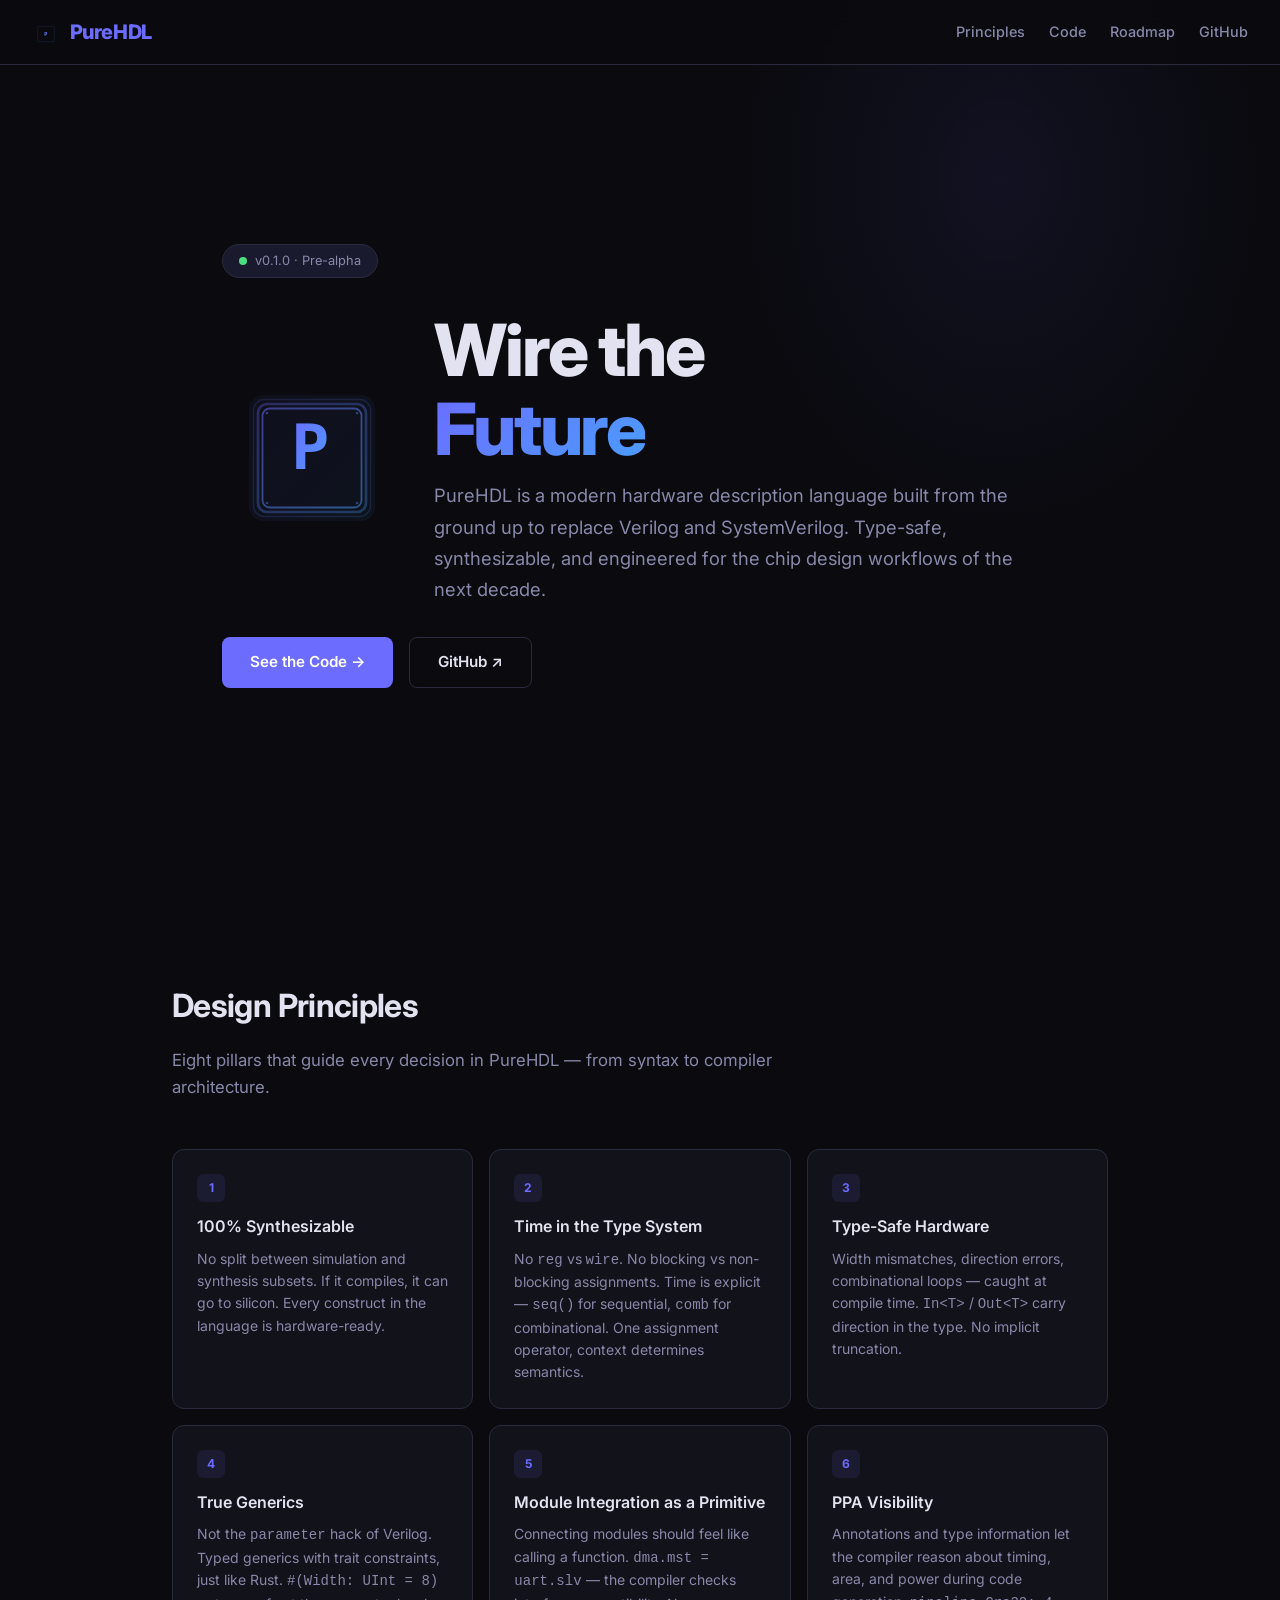
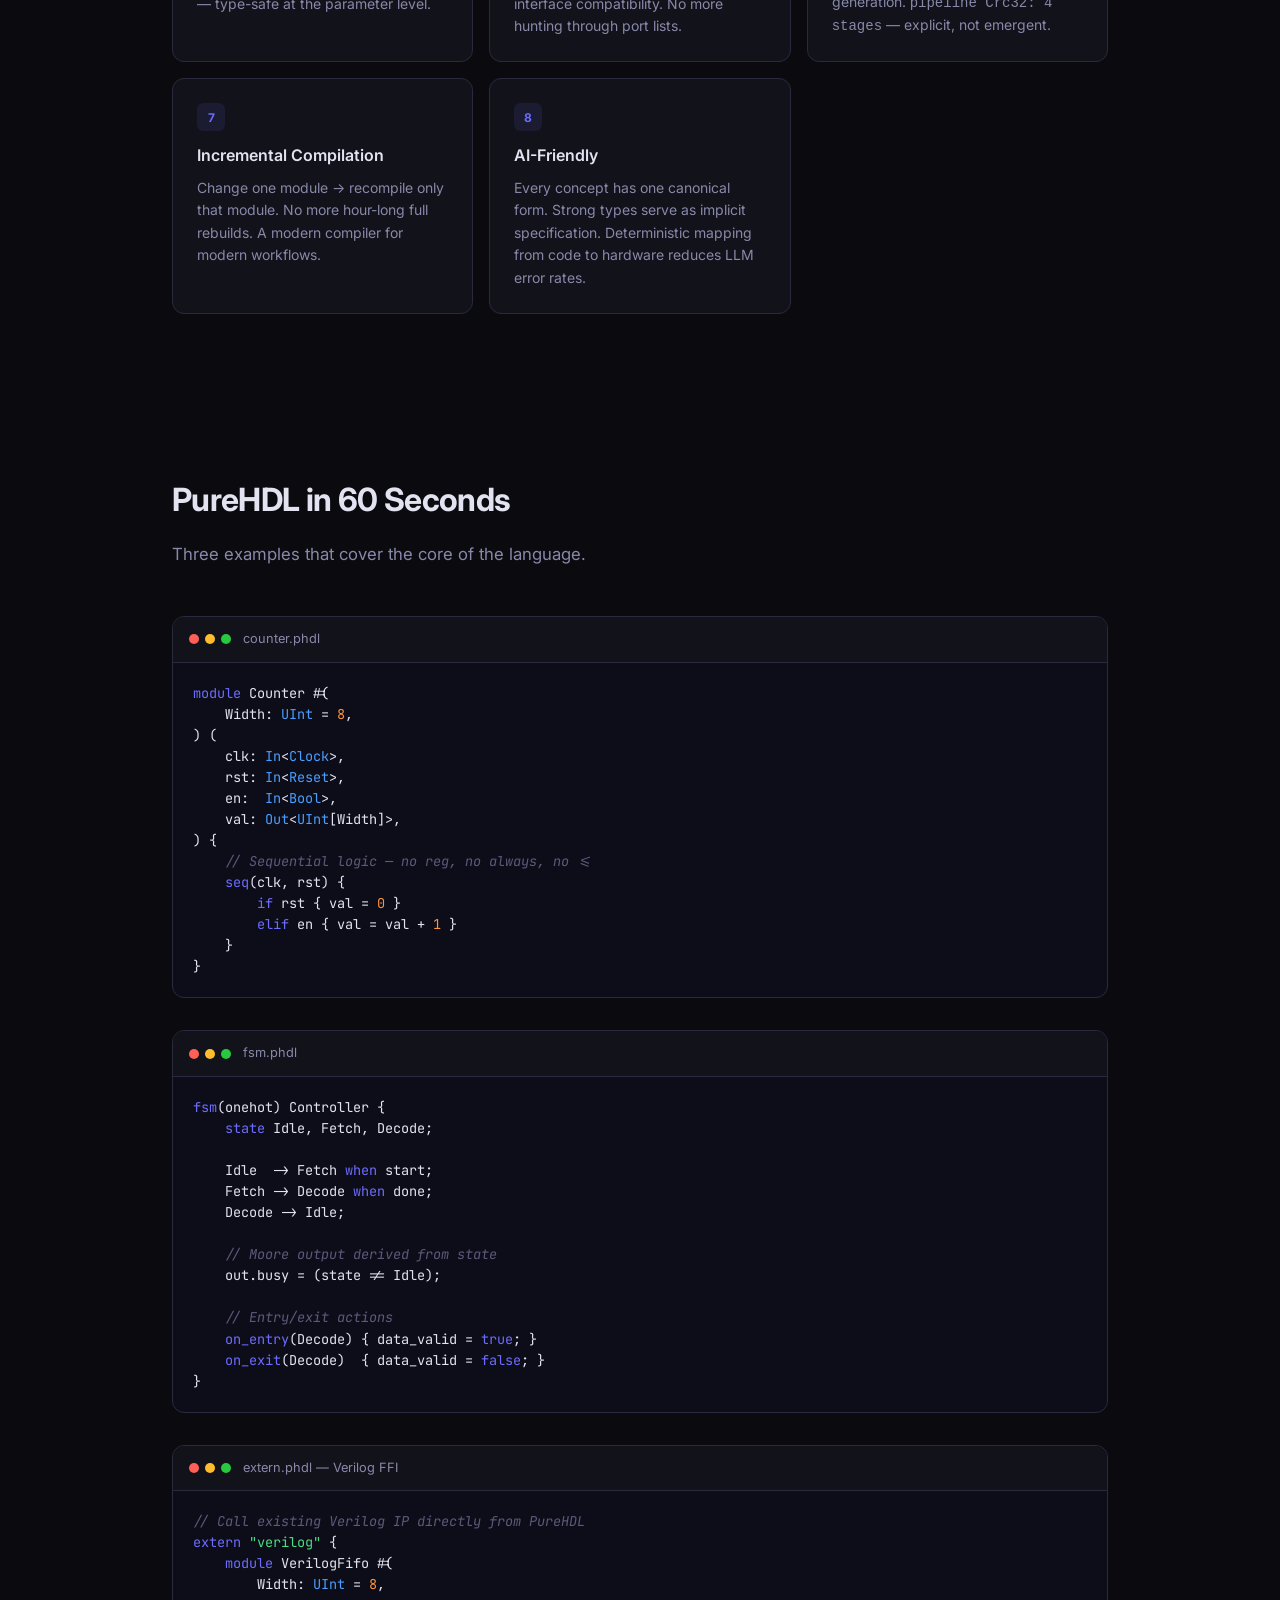
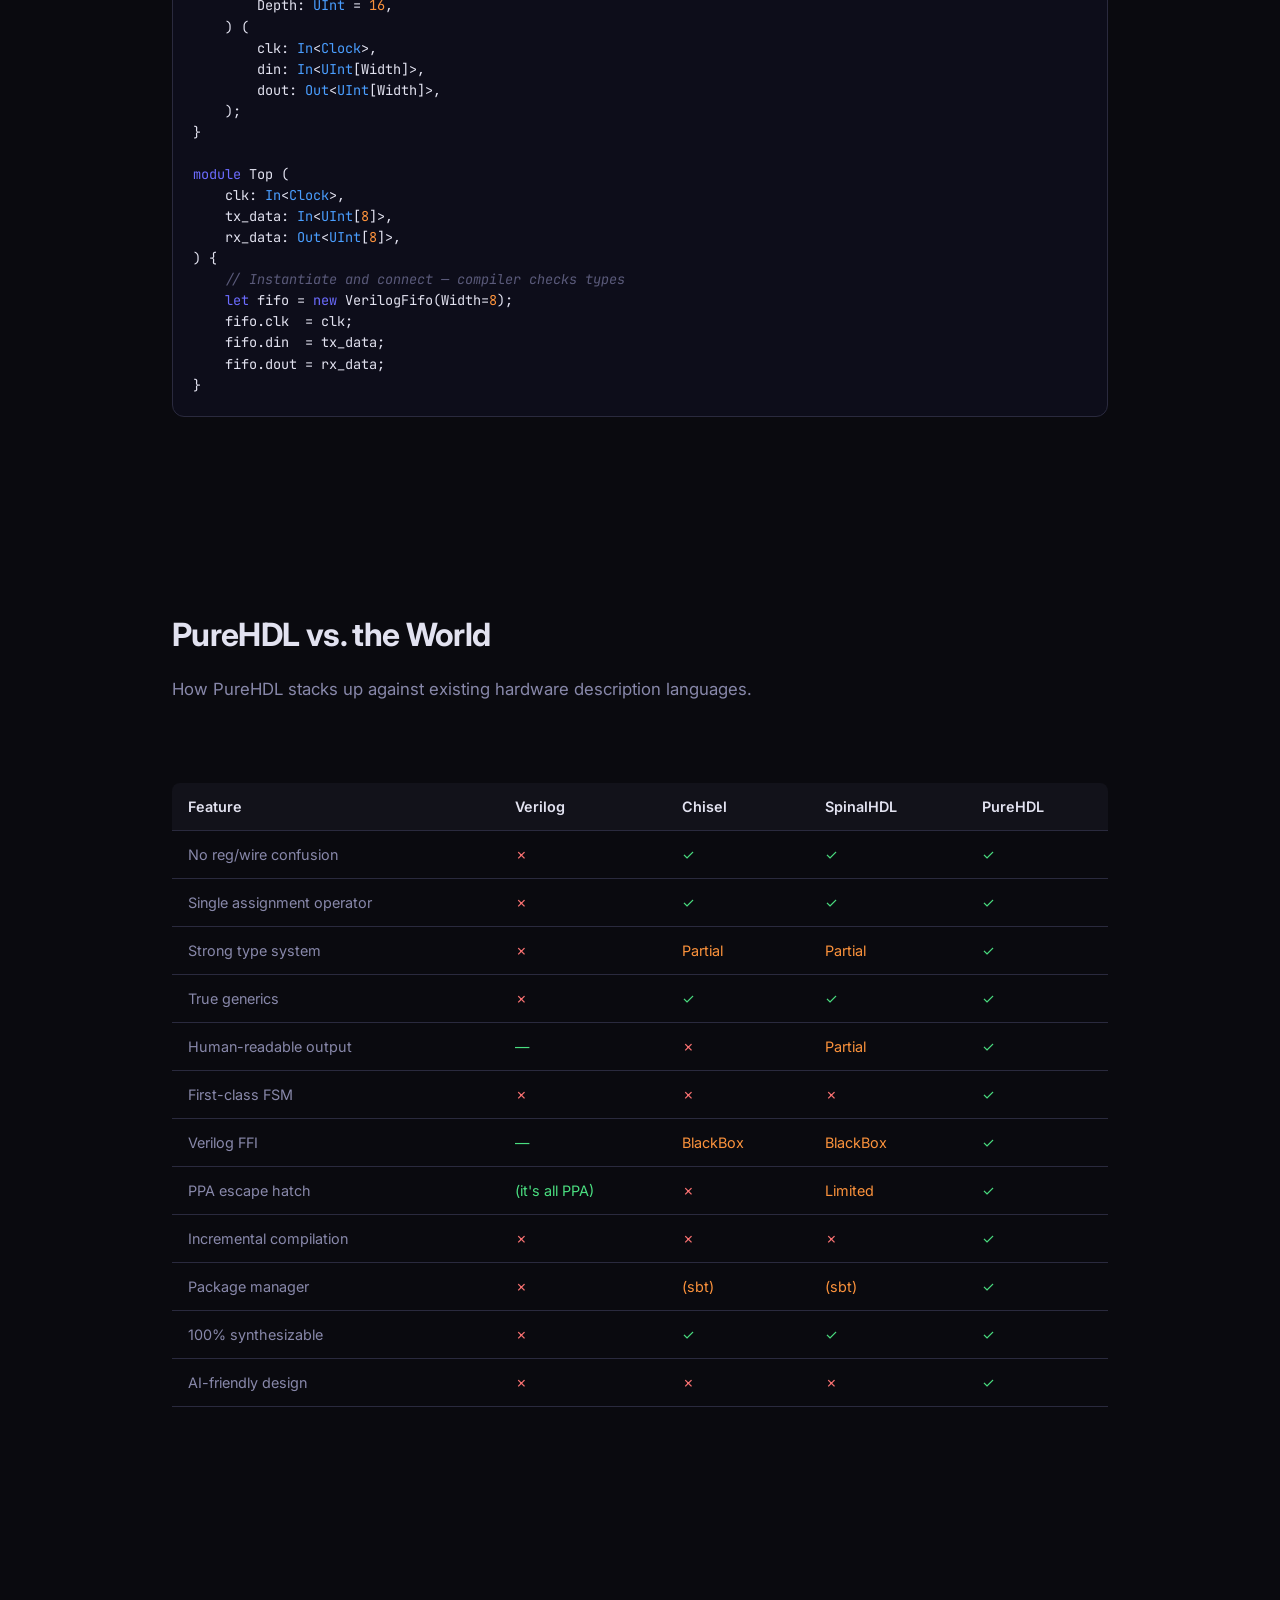
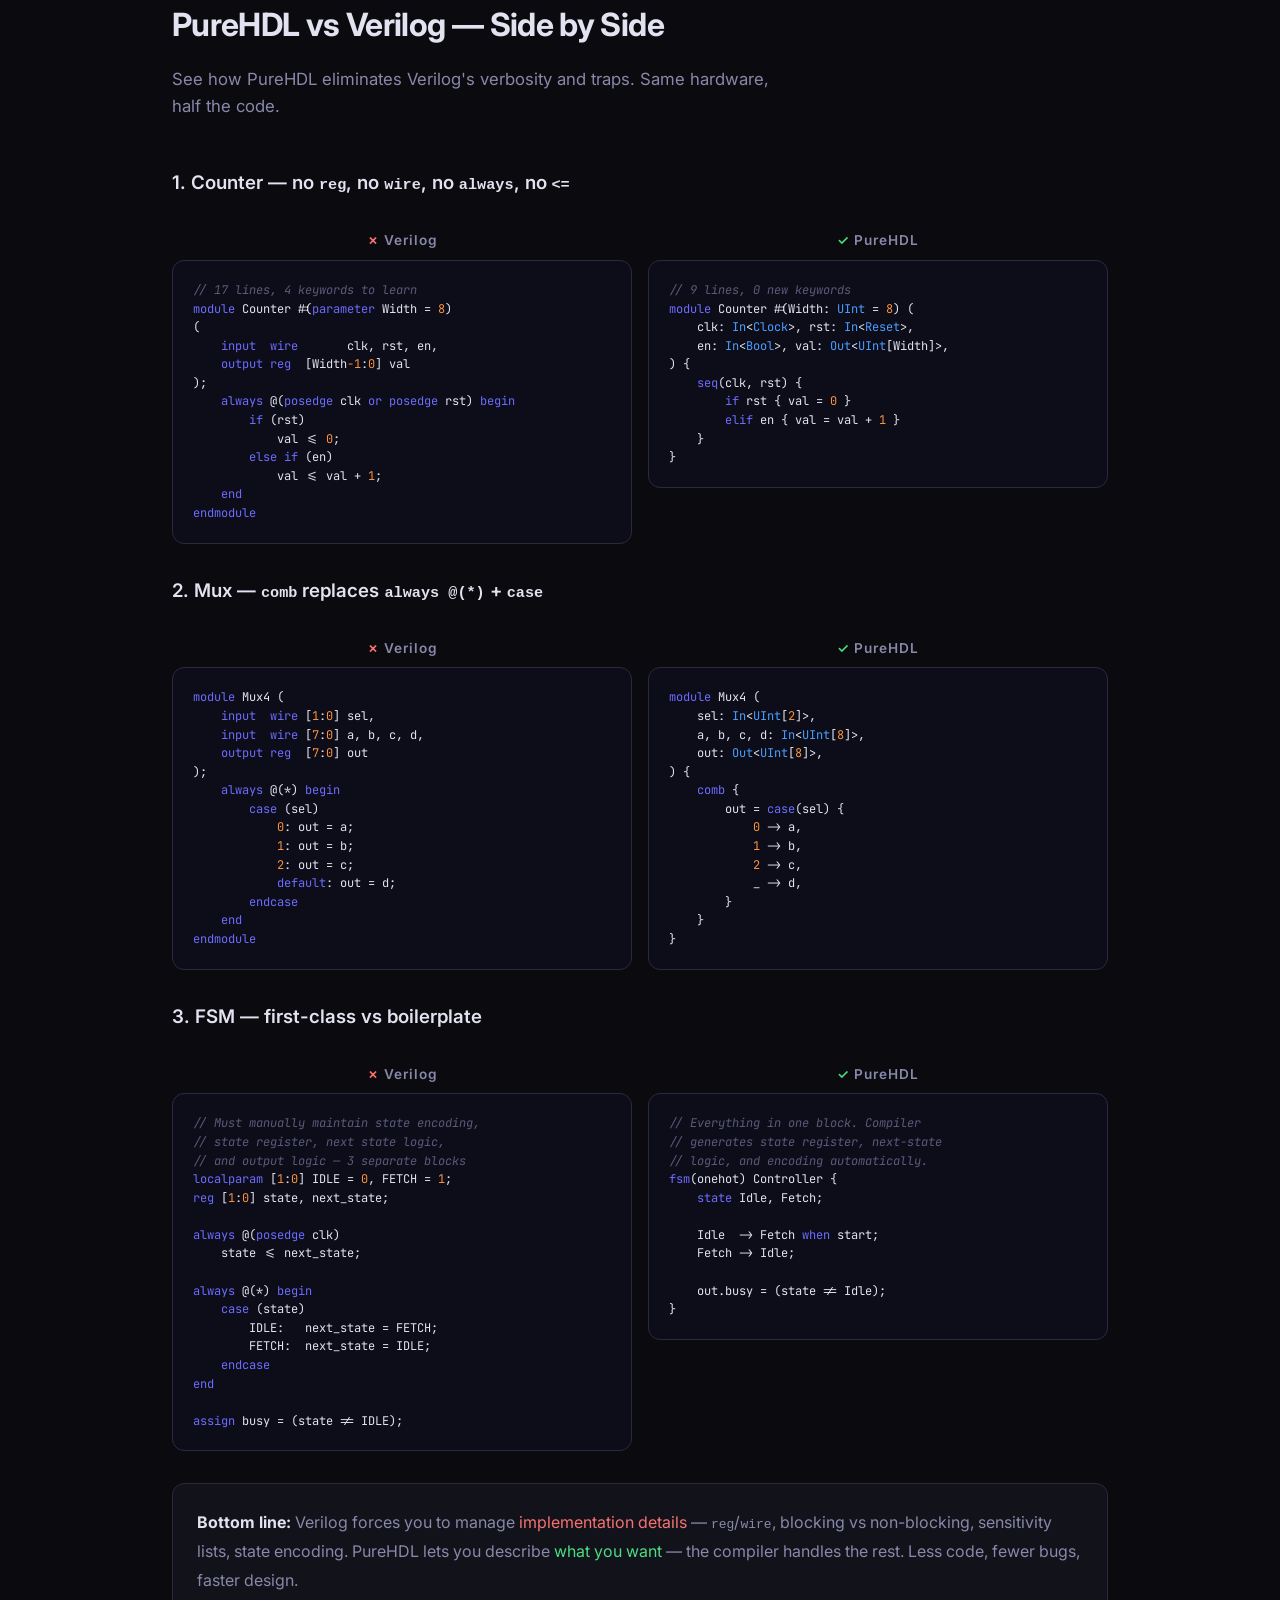
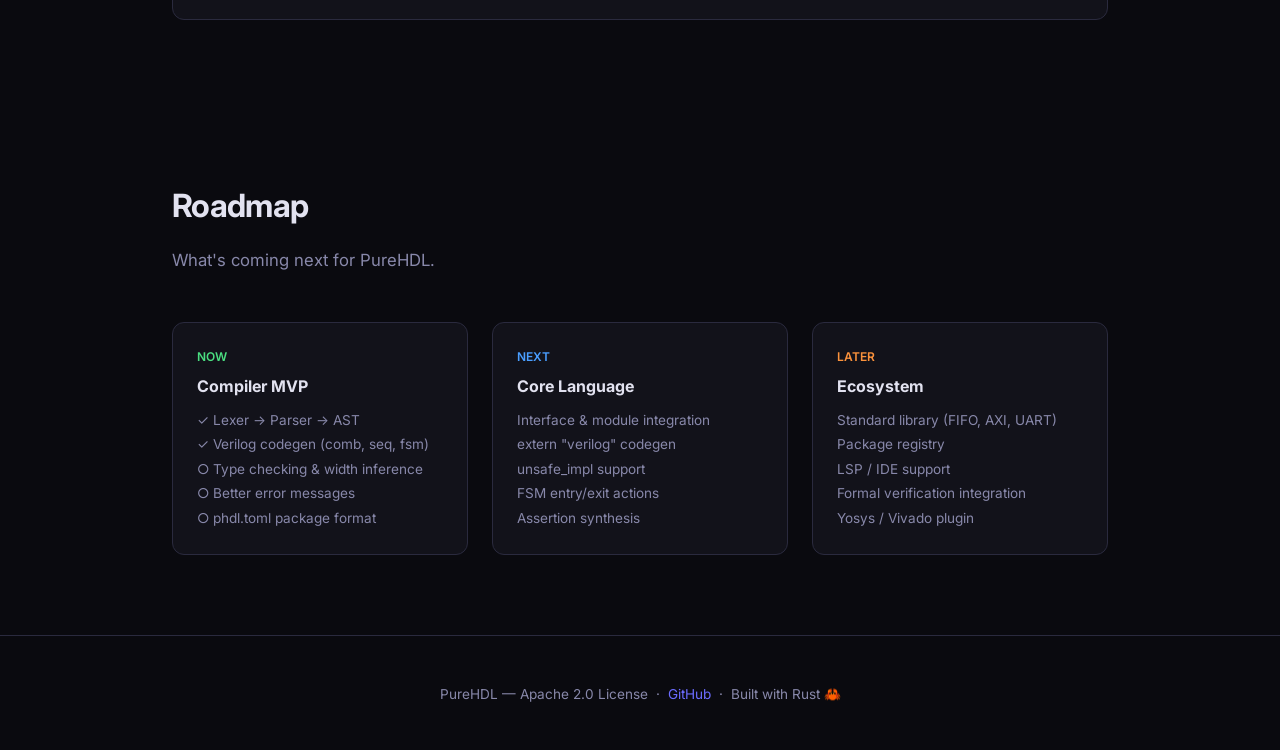
==== index.html @ 39b9c845 "Initial site: PureHDL landing page" ====
<!DOCTYPE html>
<html lang="zh-CN">
<head>
<meta charset="UTF-8">
<meta name="viewport" content="width=device-width, initial-scale=1.0">
<title>PureHDL (PHDL) — Wire the Future</title>
<link rel="icon" type="image/svg+xml" href="logo.svg">
<style>
  @import url('https://fonts.googleapis.com/css2?family=Inter:wght@400;500;600;700;800&family=JetBrains+Mono:wght@400;500&display=swap');

  :root {
    --bg: #0a0a0f;
    --surface: #12121a;
    --surface2: #1a1a2e;
    --border: #2a2a3e;
    --text: #e2e2f0;
    --text2: #8888aa;
    --accent: #6c6cff;
    --accent2: #4a9eff;
    --green: #4ade80;
    --orange: #fb923c;
    --red: #f87171;
    --code-bg: #0d0d1a;
  }

  * { margin: 0; padding: 0; box-sizing: border-box; }

  body {
    font-family: 'Inter', -apple-system, sans-serif;
    background: var(--bg);
    color: var(--text);
    line-height: 1.6;
    overflow-x: hidden;
  }

  /* ──── Navigation ──── */
  nav {
    position: fixed;
    top: 0;
    width: 100%;
    padding: 1rem 2rem;
    background: rgba(10, 10, 15, 0.9);
    backdrop-filter: blur(12px);
    border-bottom: 1px solid var(--border);
    z-index: 100;
    display: flex;
    align-items: center;
    gap: 2rem;
  }
  nav .logo {
    font-size: 1.25rem;
    font-weight: 800;
    color: var(--text);
    text-decoration: none;
    letter-spacing: -0.02em;
  }
  nav .logo span { color: var(--accent); }
  nav a {
    color: var(--text2);
    text-decoration: none;
    font-size: 0.9rem;
    font-weight: 500;
    transition: color 0.2s;
  }
  nav a:hover { color: var(--text); }
  nav .right { margin-left: auto; display: flex; gap: 1.5rem; align-items: center; }

  /* ──── Hero ──── */
  .hero {
    min-height: 100vh;
    display: flex;
    flex-direction: column;
    justify-content: center;
    padding: 6rem 2rem 4rem;
    max-width: 900px;
    margin: 0 auto;
    position: relative;
  }
  .hero::before {
    content: '';
    position: absolute;
    top: -20%;
    right: -20%;
    width: 60%;
    height: 80%;
    background: radial-gradient(ellipse, rgba(108, 108, 255, 0.08), transparent 70%);
    pointer-events: none;
  }
  .hero-badge {
    display: inline-flex;
    align-items: center;
    gap: 0.5rem;
    background: var(--surface2);
    border: 1px solid var(--border);
    border-radius: 100px;
    padding: 0.35rem 1rem;
    font-size: 0.8rem;
    color: var(--text2);
    margin-bottom: 2rem;
    width: fit-content;
  }
  .hero-badge .dot {
    width: 8px; height: 8px;
    border-radius: 50%;
    background: var(--green);
  }
  .hero h1 {
    font-size: clamp(2.5rem, 6vw, 4.5rem);
    font-weight: 800;
    letter-spacing: -0.03em;
    line-height: 1.1;
    margin-bottom: 1.5rem;
  }
  .hero h1 .highlight {
    background: linear-gradient(135deg, var(--accent), var(--accent2));
    -webkit-background-clip: text;
    -webkit-text-fill-color: transparent;
    background-clip: text;
  }
  .hero p.sub {
    font-size: 1.15rem;
    color: var(--text2);
    max-width: 600px;
    line-height: 1.7;
    margin-bottom: 2.5rem;
  }
  .hero-actions {
    display: flex;
    gap: 1rem;
    flex-wrap: wrap;
  }
  .btn {
    display: inline-flex;
    align-items: center;
    gap: 0.5rem;
    padding: 0.75rem 1.75rem;
    border-radius: 8px;
    font-weight: 600;
    font-size: 0.95rem;
    text-decoration: none;
    transition: all 0.2s;
    cursor: pointer;
    border: none;
  }
  .btn-primary {
    background: var(--accent);
    color: #fff;
  }
  .btn-primary:hover { background: #5a5aee; transform: translateY(-1px); }
  .btn-secondary {
    background: transparent;
    color: var(--text);
    border: 1px solid var(--border);
  }
  .btn-secondary:hover { border-color: var(--text2); transform: translateY(-1px); }

  /* ──── Sections ──── */
  section {
    padding: 5rem 2rem;
    max-width: 1000px;
    margin: 0 auto;
  }
  section h2 {
    font-size: 2rem;
    font-weight: 700;
    margin-bottom: 1rem;
    letter-spacing: -0.02em;
  }
  section .desc {
    color: var(--text2);
    font-size: 1.05rem;
    max-width: 600px;
    margin-bottom: 3rem;
  }

  /* ──── Design Principles ──── */
  .principles {
    display: grid;
    grid-template-columns: repeat(auto-fit, minmax(280px, 1fr));
    gap: 1rem;
  }
  .principle {
    background: var(--surface);
    border: 1px solid var(--border);
    border-radius: 12px;
    padding: 1.5rem;
    transition: border-color 0.2s;
  }
  .principle:hover { border-color: var(--accent); }
  .principle .num {
    font-size: 0.75rem;
    font-weight: 700;
    color: var(--accent);
    background: rgba(108, 108, 255, 0.1);
    width: 28px; height: 28px;
    border-radius: 6px;
    display: flex;
    align-items: center;
    justify-content: center;
    margin-bottom: 0.75rem;
  }
  .principle h3 {
    font-size: 1rem;
    font-weight: 600;
    margin-bottom: 0.5rem;
  }
  .principle p {
    font-size: 0.875rem;
    color: var(--text2);
    line-height: 1.6;
  }

  /* ──── Code ──── */
  .code-block {
    background: var(--code-bg);
    border: 1px solid var(--border);
    border-radius: 12px;
    overflow: hidden;
    margin: 2rem 0;
  }
  .code-block .header {
    display: flex;
    align-items: center;
    gap: 0.75rem;
    padding: 0.75rem 1rem;
    background: var(--surface);
    border-bottom: 1px solid var(--border);
    font-size: 0.8rem;
    color: var(--text2);
  }
  .code-block .header .dots { display: flex; gap: 6px; }
  .code-block .header .dot { width: 10px; height: 10px; border-radius: 50%; }
  .code-block .header .dot.r { background: #ff5f56; }
  .code-block .header .dot.y { background: #ffbd2e; }
  .code-block .header .dot.g { background: #27c93f; }
  .code-block pre {
    padding: 1.25rem;
    overflow-x: auto;
    font-family: 'JetBrains Mono', monospace;
    font-size: 0.85rem;
    line-height: 1.55;
    tab-size: 4;
  }
  .code-block code { font-family: inherit; }

  /* ──── Comparison Table ──── */
  .comparison {
    width: 100%;
    border-collapse: separate;
    border-spacing: 0;
    margin: 2rem 0;
    font-size: 0.9rem;
  }
  .comparison th {
    text-align: left;
    padding: 0.75rem 1rem;
    background: var(--surface);
    border-bottom: 1px solid var(--border);
    font-weight: 600;
    color: var(--text);
  }
  .comparison th:first-child { border-radius: 8px 0 0 0; }
  .comparison th:last-child { border-radius: 0 8px 0 0; }
  .comparison td {
    padding: 0.75rem 1rem;
    border-bottom: 1px solid var(--border);
    color: var(--text2);
  }
  .comparison tr:hover td { background: rgba(108, 108, 255, 0.03); }
  .comparison .yes { color: var(--green); }
  .comparison .no { color: var(--red); }
  .comparison .mid { color: var(--orange); }

  /* ──── Side-by-side code comparison ──── */
  .code-side {
    display: grid;
    grid-template-columns: 1fr 1fr;
    gap: 1rem;
    margin: 2rem 0;
  }
  @media (max-width: 768px) {
    .code-side { grid-template-columns: 1fr; }
  }
  .code-side .col { min-width: 0; }
  .code-side .col .code-block { margin: 0; }
  .code-side .col h4 {
    font-size: 0.85rem;
    font-weight: 600;
    margin-bottom: 0.5rem;
    color: var(--text2);
    text-align: center;
    letter-spacing: 1px;
  }
  .code-side .col h4 .x { color: var(--red); }
  .code-side .col h4 .check { color: var(--green); }
  .code-side .code-block pre { font-size: 0.78rem; }

  /* ──── Footer ──── */
  footer {
    text-align: center;
    padding: 3rem 2rem;
    color: var(--text2);
    font-size: 0.85rem;
    border-top: 1px solid var(--border);
  }
  footer a { color: var(--accent); text-decoration: none; }

  /* ──── Responsive ──── */
  @media (max-width: 640px) {
    section { padding: 3rem 1rem; }
    .hero { padding: 5rem 1rem 3rem; }
    .principles { grid-template-columns: 1fr; }
    nav { padding: 0.75rem 1rem; gap: 1rem; }
    nav .right { gap: 1rem; }
  }

  /* ──── Syntax Highlighting ──── */
  .kw { color: var(--accent); }
  .ty { color: var(--accent2); }
  .cm { color: #5a5a7a; font-style: italic; }
  .str { color: var(--green); }
  .num { color: var(--orange); }
  .op { color: #c084fc; }
  .fn { color: #fbbf24; }
</style>
</head>
<body>

<!-- ──── Nav ──── -->
<nav>
  <a href="#" class="logo">
    <svg width="28" height="28" viewBox="0 0 400 400" style="vertical-align: middle;">
      <defs>
        <linearGradient id="navg" x1="0" y1="0" x2="1" y2="1">
          <stop offset="0%" stop-color="#6c6cff"/>
          <stop offset="100%" stop-color="#4a9eff"/>
        </linearGradient>
      </defs>
      <rect x="80" y="90" width="240" height="220" rx="12" ry="12" fill="none" stroke="url(#navg)" stroke-width="8" opacity="0.2"/>
      <text x="200" y="208" text-anchor="middle" dominant-baseline="central" font-family="monospace" font-size="72" font-weight="700" fill="url(#navg)" letter-spacing="4">P</text>
    </svg>
    <span style="margin-left: 6px;"><span style="color: var(--accent);">Pure</span>HDL</span>
  </a>
  <div class="right">
    <a href="#principles">Principles</a>
    <a href="#code">Code</a>
    <a href="#roadmap">Roadmap</a>
    <a href="https://github.com/PureHDL" target="_blank">GitHub</a>
  </div>
</nav>

<!-- ──── Hero ──── -->
<div class="hero">
  <div class="hero-badge">
    <span class="dot"></span>
    v0.1.0 · Pre-alpha
  </div>
  <div style="display: flex; align-items: center; gap: 2rem; margin-bottom: 2rem; flex-wrap: wrap;">
    <img src="logo.svg" alt="PureHDL logo" width="180" height="180" style="flex-shrink: 0;">
    <div>
      <h1 style="margin-bottom: 0.75rem;">
        Wire the<br>
        <span class="highlight">Future</span>
      </h1>
      <p class="sub" style="margin-bottom: 0;">
        PureHDL is a modern hardware description language built from the ground up
        to replace Verilog and SystemVerilog. Type-safe, synthesizable, and
        engineered for the chip design workflows of the next decade.
      </p>
    </div>
  </div>
  <div class="hero-actions">
    <a href="#code" class="btn btn-primary">See the Code →</a>
    <a href="https://github.com/PureHDL" target="_blank" class="btn btn-secondary">GitHub ↗</a>
  </div>
</div>

<!-- ──── Principles ──── -->
<section id="principles">
  <h2>Design Principles</h2>
  <p class="desc">Eight pillars that guide every decision in PureHDL — from syntax to compiler architecture.</p>

  <div class="principles">
    <div class="principle">
      <div class="num">1</div>
      <h3>100% Synthesizable</h3>
      <p>No split between simulation and synthesis subsets. If it compiles, it can go to silicon. Every construct in the language is hardware-ready.</p>
    </div>
    <div class="principle">
      <div class="num">2</div>
      <h3>Time in the Type System</h3>
      <p>No <code>reg</code> vs <code>wire</code>. No blocking vs non-blocking assignments. Time is explicit — <code>seq()</code> for sequential, <code>comb</code> for combinational. One assignment operator, context determines semantics.</p>
    </div>
    <div class="principle">
      <div class="num">3</div>
      <h3>Type-Safe Hardware</h3>
      <p>Width mismatches, direction errors, combinational loops — caught at compile time. <code>In&lt;T&gt;</code> / <code>Out&lt;T&gt;</code> carry direction in the type. No implicit truncation.</p>
    </div>
    <div class="principle">
      <div class="num">4</div>
      <h3>True Generics</h3>
      <p>Not the <code>parameter</code> hack of Verilog. Typed generics with trait constraints, just like Rust. <code>#(Width: UInt = 8)</code> — type-safe at the parameter level.</p>
    </div>
    <div class="principle">
      <div class="num">5</div>
      <h3>Module Integration as a Primitive</h3>
      <p>Connecting modules should feel like calling a function. <code>dma.mst = uart.slv</code> — the compiler checks interface compatibility. No more hunting through port lists.</p>
    </div>
    <div class="principle">
      <div class="num">6</div>
      <h3>PPA Visibility</h3>
      <p>Annotations and type information let the compiler reason about timing, area, and power during code generation. <code>pipeline Crc32: 4 stages</code> — explicit, not emergent.</p>
    </div>
    <div class="principle">
      <div class="num">7</div>
      <h3>Incremental Compilation</h3>
      <p>Change one module → recompile only that module. No more hour-long full rebuilds. A modern compiler for modern workflows.</p>
    </div>
    <div class="principle">
      <div class="num">8</div>
      <h3>AI-Friendly</h3>
      <p>Every concept has one canonical form. Strong types serve as implicit specification. Deterministic mapping from code to hardware reduces LLM error rates.</p>
    </div>
  </div>
</section>

<!-- ──── Code Examples ──── -->
<section id="code">
  <h2>PureHDL in 60 Seconds</h2>
  <p class="desc">Three examples that cover the core of the language.</p>

  <div class="code-block">
    <div class="header">
      <div class="dots"><span class="dot r"></span><span class="dot y"></span><span class="dot g"></span></div>
      counter.phdl
    </div>
    <pre><code><span class="kw">module</span> Counter <span class="kw">#</span>(
    Width: <span class="ty">UInt</span> = <span class="num">8</span>,
) (
    clk: <span class="ty">In</span>&lt;<span class="ty">Clock</span>&gt;,
    rst: <span class="ty">In</span>&lt;<span class="ty">Reset</span>&gt;,
    en:  <span class="ty">In</span>&lt;<span class="ty">Bool</span>&gt;,
    val: <span class="ty">Out</span>&lt;<span class="ty">UInt</span>[Width]&gt;,
) {
    <span class="cm">// Sequential logic — no reg, no always, no <=</span>
    <span class="kw">seq</span>(clk, rst) {
        <span class="kw">if</span> rst { val = <span class="num">0</span> }
        <span class="kw">elif</span> en { val = val + <span class="num">1</span> }
    }
}</code></pre>
  </div>

  <div class="code-block">
    <div class="header">
      <div class="dots"><span class="dot r"></span><span class="dot y"></span><span class="dot g"></span></div>
      fsm.phdl
    </div>
    <pre><code><span class="kw">fsm</span>(onehot) Controller {
    <span class="kw">state</span> Idle, Fetch, Decode;

    Idle  -> Fetch <span class="kw">when</span> start;
    Fetch -> Decode <span class="kw">when</span> done;
    Decode -> Idle;

    <span class="cm">// Moore output derived from state</span>
    out.busy = (state != Idle);

    <span class="cm">// Entry/exit actions</span>
    <span class="kw">on_entry</span>(Decode) { data_valid = <span class="kw">true</span>; }
    <span class="kw">on_exit</span>(Decode)  { data_valid = <span class="kw">false</span>; }
}</code></pre>
  </div>

  <div class="code-block">
    <div class="header">
      <div class="dots"><span class="dot r"></span><span class="dot y"></span><span class="dot g"></span></div>
      extern.phdl — Verilog FFI
    </div>
    <pre><code><span class="cm">// Call existing Verilog IP directly from PureHDL</span>
<span class="kw">extern</span> <span class="str">"verilog"</span> {
    <span class="kw">module</span> VerilogFifo <span class="kw">#</span>(
        Width: <span class="ty">UInt</span> = <span class="num">8</span>,
        Depth: <span class="ty">UInt</span> = <span class="num">16</span>,
    ) (
        clk: <span class="ty">In</span>&lt;<span class="ty">Clock</span>&gt;,
        din: <span class="ty">In</span>&lt;<span class="ty">UInt</span>[Width]&gt;,
        dout: <span class="ty">Out</span>&lt;<span class="ty">UInt</span>[Width]&gt;,
    );
}

<span class="kw">module</span> Top (
    clk: <span class="ty">In</span>&lt;<span class="ty">Clock</span>&gt;,
    tx_data: <span class="ty">In</span>&lt;<span class="ty">UInt</span>[<span class="num">8</span>]&gt;,
    rx_data: <span class="ty">Out</span>&lt;<span class="ty">UInt</span>[<span class="num">8</span>]&gt;,
) {
    <span class="cm">// Instantiate and connect — compiler checks types</span>
    <span class="kw">let</span> fifo = <span class="kw">new</span> VerilogFifo(Width=<span class="num">8</span>);
    fifo.clk  = clk;
    fifo.din  = tx_data;
    fifo.dout = rx_data;
}</code></pre>
  </div>
</section>

<!-- ──── Comparison ──── -->
<section>
  <h2>PureHDL vs. the World</h2>
  <p class="desc">How PureHDL stacks up against existing hardware description languages.</p>

  <div style="overflow-x: auto;">
    <table class="comparison">
      <thead>
        <tr>
          <th>Feature</th>
          <th>Verilog</th>
          <th>Chisel</th>
          <th>SpinalHDL</th>
          <th>PureHDL</th>
        </tr>
      </thead>
      <tbody>
        <tr>
          <td>No reg/wire confusion</td>
          <td class="no">✗</td>
          <td class="yes">✓</td>
          <td class="yes">✓</td>
          <td class="yes">✓</td>
        </tr>
        <tr>
          <td>Single assignment operator</td>
          <td class="no">✗</td>
          <td class="yes">✓</td>
          <td class="yes">✓</td>
          <td class="yes">✓</td>
        </tr>
        <tr>
          <td>Strong type system</td>
          <td class="no">✗</td>
          <td class="mid">Partial</td>
          <td class="mid">Partial</td>
          <td class="yes">✓</td>
        </tr>
        <tr>
          <td>True generics</td>
          <td class="no">✗</td>
          <td class="yes">✓</td>
          <td class="yes">✓</td>
          <td class="yes">✓</td>
        </tr>
        <tr>
          <td>Human-readable output</td>
          <td class="yes">—</td>
          <td class="no">✗</td>
          <td class="mid">Partial</td>
          <td class="yes">✓</td>
        </tr>
        <tr>
          <td>First-class FSM</td>
          <td class="no">✗</td>
          <td class="no">✗</td>
          <td class="no">✗</td>
          <td class="yes">✓</td>
        </tr>
        <tr>
          <td>Verilog FFI</td>
          <td class="yes">—</td>
          <td class="mid">BlackBox</td>
          <td class="mid">BlackBox</td>
          <td class="yes">✓</td>
        </tr>
        <tr>
          <td>PPA escape hatch</td>
          <td class="yes">(it's all PPA)</td>
          <td class="no">✗</td>
          <td class="mid">Limited</td>
          <td class="yes">✓</td>
        </tr>
        <tr>
          <td>Incremental compilation</td>
          <td class="no">✗</td>
          <td class="no">✗</td>
          <td class="no">✗</td>
          <td class="yes">✓</td>
        </tr>
        <tr>
          <td>Package manager</td>
          <td class="no">✗</td>
          <td class="mid">(sbt)</td>
          <td class="mid">(sbt)</td>
          <td class="yes">✓</td>
        </tr>
        <tr>
          <td>100% synthesizable</td>
          <td class="no">✗</td>
          <td class="yes">✓</td>
          <td class="yes">✓</td>
          <td class="yes">✓</td>
        </tr>
        <tr>
          <td>AI-friendly design</td>
          <td class="no">✗</td>
          <td class="no">✗</td>
          <td class="no">✗</td>
          <td class="yes">✓</td>
        </tr>
      </tbody>
    </table>
  </div>
</section>

<!-- ──── Code Comparison ──── -->
<section>
  <h2>PureHDL vs Verilog — Side by Side</h2>
  <p class="desc">See how PureHDL eliminates Verilog's verbosity and traps. Same hardware, half the code.</p>

  <!-- Counter -->
  <h3 style="margin-bottom: 1rem; font-weight: 600;">1. Counter — no <code>reg</code>, no <code>wire</code>, no <code>always</code>, no <code><=</code></h3>
  <div class="code-side">
    <div class="col">
      <h4><span class="x">✗</span> Verilog</h4>
      <div class="code-block">
        <pre style="font-size: 0.75rem;"><code><span class="cm">// 17 lines, 4 keywords to learn</span>
<span class="kw">module</span> Counter <span class="kw">#</span>(<span class="kw">parameter</span> Width = <span class="num">8</span>)
(
    <span class="kw">input</span>  <span class="kw">wire</span>       clk, rst, en,
    <span class="kw">output</span> <span class="kw">reg</span>  [Width<span class="num">-1</span>:<span class="num">0</span>] val
);
    <span class="kw">always</span> @(<span class="kw">posedge</span> clk <span class="kw">or</span> <span class="kw">posedge</span> rst) <span class="kw">begin</span>
        <span class="kw">if</span> (rst)
            val &lt;= <span class="num">0</span>;
        <span class="kw">else if</span> (en)
            val &lt;= val + <span class="num">1</span>;
    <span class="kw">end</span>
<span class="kw">endmodule</span></code></pre>
      </div>
    </div>
    <div class="col">
      <h4><span class="check">✓</span> PureHDL</h4>
      <div class="code-block">
        <pre style="font-size: 0.75rem;"><code><span class="cm">// 9 lines, 0 new keywords</span>
<span class="kw">module</span> Counter <span class="kw">#</span>(Width: <span class="ty">UInt</span> = <span class="num">8</span>) (
    clk: <span class="ty">In</span>&lt;<span class="ty">Clock</span>&gt;, rst: <span class="ty">In</span>&lt;<span class="ty">Reset</span>&gt;,
    en: <span class="ty">In</span>&lt;<span class="ty">Bool</span>&gt;, val: <span class="ty">Out</span>&lt;<span class="ty">UInt</span>[Width]&gt;,
) {
    <span class="kw">seq</span>(clk, rst) {
        <span class="kw">if</span> rst { val = <span class="num">0</span> }
        <span class="kw">elif</span> en { val = val + <span class="num">1</span> }
    }
}</code></pre>
      </div>
    </div>
  </div>

  <!-- Mux -->
  <h3 style="margin: 2rem 0 1rem; font-weight: 600;">2. Mux — <code>comb</code> replaces <code>always @(*)</code> + <code>case</code></h3>
  <div class="code-side">
    <div class="col">
      <h4><span class="x">✗</span> Verilog</h4>
      <div class="code-block">
        <pre style="font-size: 0.75rem;"><code><span class="kw">module</span> Mux4 (
    <span class="kw">input</span>  <span class="kw">wire</span> [<span class="num">1</span>:<span class="num">0</span>] sel,
    <span class="kw">input</span>  <span class="kw">wire</span> [<span class="num">7</span>:<span class="num">0</span>] a, b, c, d,
    <span class="kw">output</span> <span class="kw">reg</span>  [<span class="num">7</span>:<span class="num">0</span>] out
);
    <span class="kw">always</span> @(*) <span class="kw">begin</span>
        <span class="kw">case</span> (sel)
            <span class="num">0</span>: out = a;
            <span class="num">1</span>: out = b;
            <span class="num">2</span>: out = c;
            <span class="kw">default</span>: out = d;
        <span class="kw">endcase</span>
    <span class="kw">end</span>
<span class="kw">endmodule</span></code></pre>
      </div>
    </div>
    <div class="col">
      <h4><span class="check">✓</span> PureHDL</h4>
      <div class="code-block">
        <pre style="font-size: 0.75rem;"><code><span class="kw">module</span> Mux4 (
    sel: <span class="ty">In</span>&lt;<span class="ty">UInt</span>[<span class="num">2</span>]&gt;,
    a, b, c, d: <span class="ty">In</span>&lt;<span class="ty">UInt</span>[<span class="num">8</span>]&gt;,
    out: <span class="ty">Out</span>&lt;<span class="ty">UInt</span>[<span class="num">8</span>]&gt;,
) {
    <span class="kw">comb</span> {
        out = <span class="kw">case</span>(sel) {
            <span class="num">0</span> -> a,
            <span class="num">1</span> -> b,
            <span class="num">2</span> -> c,
            _ -> d,
        }
    }
}</code></pre>
      </div>
    </div>
  </div>

  <!-- FSM -->
  <h3 style="margin: 2rem 0 1rem; font-weight: 600;">3. FSM — first-class vs boilerplate</h3>
  <div class="code-side">
    <div class="col">
      <h4><span class="x">✗</span> Verilog</h4>
      <div class="code-block">
        <pre style="font-size: 0.75rem;"><code><span class="cm">// Must manually maintain state encoding,
// state register, next state logic,
// and output logic — 3 separate blocks</span>
<span class="kw">localparam</span> [<span class="num">1</span>:<span class="num">0</span>] IDLE = <span class="num">0</span>, FETCH = <span class="num">1</span>;
<span class="kw">reg</span> [<span class="num">1</span>:<span class="num">0</span>] state, next_state;

<span class="kw">always</span> @(<span class="kw">posedge</span> clk)
    state &lt;= next_state;

<span class="kw">always</span> @(*) <span class="kw">begin</span>
    <span class="kw">case</span> (state)
        IDLE:   next_state = FETCH;
        FETCH:  next_state = IDLE;
    <span class="kw">endcase</span>
<span class="kw">end</span>

<span class="kw">assign</span> busy = (state != IDLE);</code></pre>
      </div>
    </div>
    <div class="col">
      <h4><span class="check">✓</span> PureHDL</h4>
      <div class="code-block">
        <pre style="font-size: 0.75rem;"><code><span class="cm">// Everything in one block. Compiler
// generates state register, next-state
// logic, and encoding automatically.</span>
<span class="kw">fsm</span>(onehot) Controller {
    <span class="kw">state</span> Idle, Fetch;

    Idle  -> Fetch <span class="kw">when</span> start;
    Fetch -> Idle;

    out.busy = (state != Idle);
}</code></pre>
      </div>
    </div>
  </div>

  <!-- Summary -->
  <div style="margin-top: 2rem; padding: 1.5rem; background: var(--surface); border: 1px solid var(--border); border-radius: 12px;">
    <p style="color: var(--text2); line-height: 1.8;">
      <strong style="color: var(--text);">Bottom line:</strong>
      Verilog forces you to manage <span style="color: var(--red);">implementation details</span> — 
      <code>reg</code>/<code>wire</code>, blocking vs non-blocking, sensitivity lists, state encoding.
      PureHDL lets you describe <span style="color: var(--green);">what you want</span> —
      the compiler handles the rest. Less code, fewer bugs, faster design.
    </p>
  </div>

</section>

<!-- ──── Roadmap ──── -->
<section id="roadmap">
  <h2>Roadmap</h2>
  <p class="desc">What's coming next for PureHDL.</p>

  <div style="display: grid; gap: 1.5rem; grid-template-columns: repeat(auto-fit, minmax(250px, 1fr));">
    <div style="background: var(--surface); border: 1px solid var(--border); border-radius: 12px; padding: 1.5rem;">
      <div style="font-size: 0.75rem; color: var(--green); font-weight: 600; margin-bottom: 0.5rem;">NOW</div>
      <h3 style="font-size: 1rem; margin-bottom: 0.5rem;">Compiler MVP</h3>
      <ul style="list-style: none; color: var(--text2); font-size: 0.85rem; line-height: 1.8;">
        <li>✓ Lexer → Parser → AST</li>
        <li>✓ Verilog codegen (comb, seq, fsm)</li>
        <li>○ Type checking & width inference</li>
        <li>○ Better error messages</li>
        <li>○ phdl.toml package format</li>
      </ul>
    </div>
    <div style="background: var(--surface); border: 1px solid var(--border); border-radius: 12px; padding: 1.5rem;">
      <div style="font-size: 0.75rem; color: var(--accent2); font-weight: 600; margin-bottom: 0.5rem;">NEXT</div>
      <h3 style="font-size: 1rem; margin-bottom: 0.5rem;">Core Language</h3>
      <ul style="list-style: none; color: var(--text2); font-size: 0.85rem; line-height: 1.8;">
        <li>Interface & module integration</li>
        <li>extern "verilog" codegen</li>
        <li>unsafe_impl support</li>
        <li>FSM entry/exit actions</li>
        <li>Assertion synthesis</li>
      </ul>
    </div>
    <div style="background: var(--surface); border: 1px solid var(--border); border-radius: 12px; padding: 1.5rem;">
      <div style="font-size: 0.75rem; color: var(--orange); font-weight: 600; margin-bottom: 0.5rem;">LATER</div>
      <h3 style="font-size: 1rem; margin-bottom: 0.5rem;">Ecosystem</h3>
      <ul style="list-style: none; color: var(--text2); font-size: 0.85rem; line-height: 1.8;">
        <li>Standard library (FIFO, AXI, UART)</li>
        <li>Package registry</li>
        <li>LSP / IDE support</li>
        <li>Formal verification integration</li>
        <li>Yosys / Vivado plugin</li>
      </ul>
    </div>
  </div>
</section>

<!-- ──── Footer ──── -->
<footer>
  <p>
    PureHDL — Apache 2.0 License &nbsp;·&nbsp;
    <a href="https://github.com/PureHDL">GitHub</a> &nbsp;·&nbsp;
    Built with Rust 🦀
  </p>
</footer>

</body>
</html>
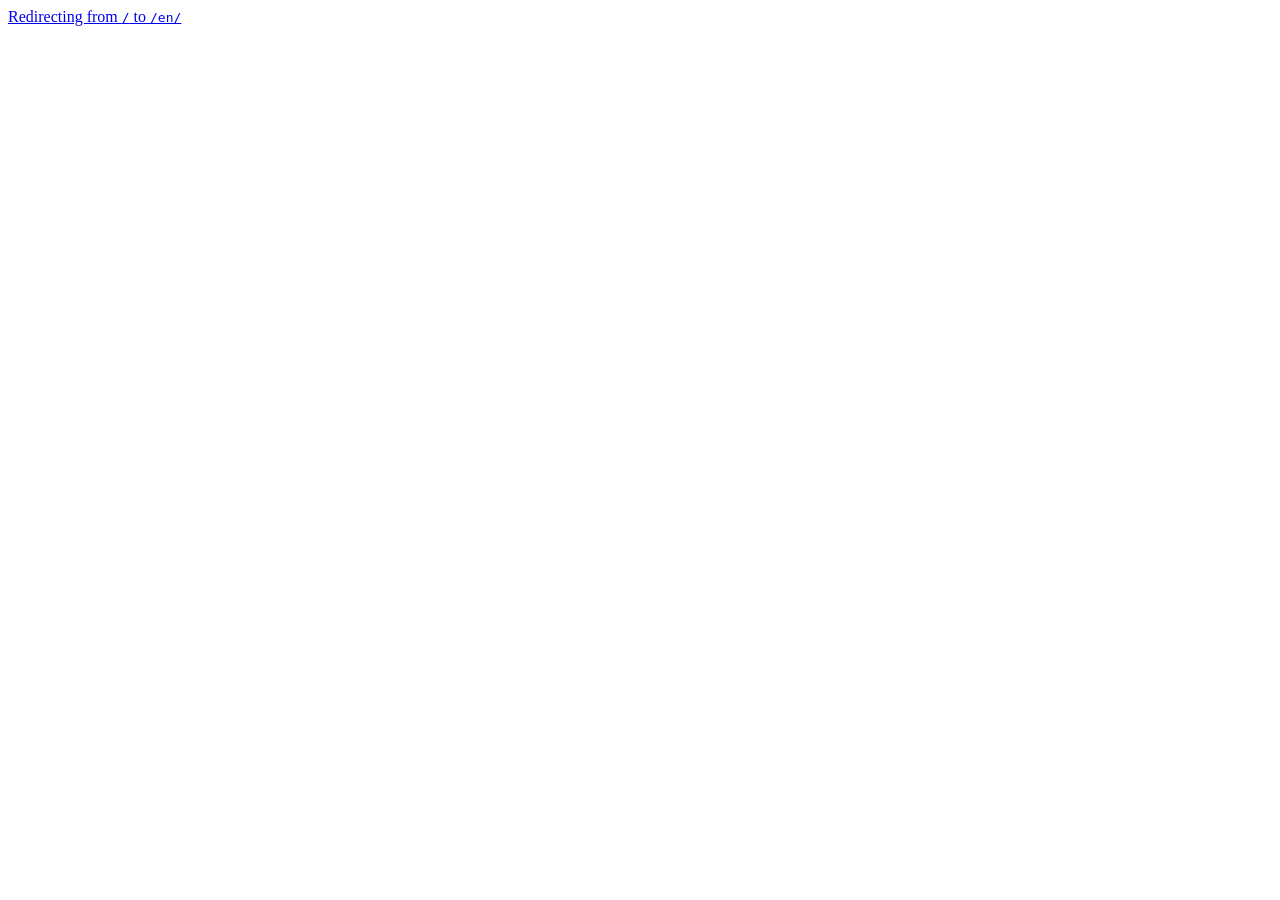
==== commit 2885f451: "Rebuild site with Astro: i18n, dark mode, mobile responsive" ====
--- a/index.html
+++ b/index.html
@@ -1,805 +1 @@
-<!DOCTYPE html>
-<html lang="zh-CN">
-<head>
-<meta charset="UTF-8">
-<meta name="viewport" content="width=device-width, initial-scale=1.0">
-<title>PureHDL (PHDL) — Wire the Future</title>
-<link rel="icon" type="image/svg+xml" href="logo.svg">
-<style>
-  @import url('https://fonts.googleapis.com/css2?family=Inter:wght@400;500;600;700;800&family=JetBrains+Mono:wght@400;500&display=swap');
-
-  :root {
-    --bg: #0a0a0f;
-    --surface: #12121a;
-    --surface2: #1a1a2e;
-    --border: #2a2a3e;
-    --text: #e2e2f0;
-    --text2: #8888aa;
-    --accent: #6c6cff;
-    --accent2: #4a9eff;
-    --green: #4ade80;
-    --orange: #fb923c;
-    --red: #f87171;
-    --code-bg: #0d0d1a;
-  }
-
-  * { margin: 0; padding: 0; box-sizing: border-box; }
-
-  body {
-    font-family: 'Inter', -apple-system, sans-serif;
-    background: var(--bg);
-    color: var(--text);
-    line-height: 1.6;
-    overflow-x: hidden;
-  }
-
-  /* ──── Navigation ──── */
-  nav {
-    position: fixed;
-    top: 0;
-    width: 100%;
-    padding: 1rem 2rem;
-    background: rgba(10, 10, 15, 0.9);
-    backdrop-filter: blur(12px);
-    border-bottom: 1px solid var(--border);
-    z-index: 100;
-    display: flex;
-    align-items: center;
-    gap: 2rem;
-  }
-  nav .logo {
-    font-size: 1.25rem;
-    font-weight: 800;
-    color: var(--text);
-    text-decoration: none;
-    letter-spacing: -0.02em;
-  }
-  nav .logo span { color: var(--accent); }
-  nav a {
-    color: var(--text2);
-    text-decoration: none;
-    font-size: 0.9rem;
-    font-weight: 500;
-    transition: color 0.2s;
-  }
-  nav a:hover { color: var(--text); }
-  nav .right { margin-left: auto; display: flex; gap: 1.5rem; align-items: center; }
-
-  /* ──── Hero ──── */
-  .hero {
-    min-height: 100vh;
-    display: flex;
-    flex-direction: column;
-    justify-content: center;
-    padding: 6rem 2rem 4rem;
-    max-width: 900px;
-    margin: 0 auto;
-    position: relative;
-  }
-  .hero::before {
-    content: '';
-    position: absolute;
-    top: -20%;
-    right: -20%;
-    width: 60%;
-    height: 80%;
-    background: radial-gradient(ellipse, rgba(108, 108, 255, 0.08), transparent 70%);
-    pointer-events: none;
-  }
-  .hero-badge {
-    display: inline-flex;
-    align-items: center;
-    gap: 0.5rem;
-    background: var(--surface2);
-    border: 1px solid var(--border);
-    border-radius: 100px;
-    padding: 0.35rem 1rem;
-    font-size: 0.8rem;
-    color: var(--text2);
-    margin-bottom: 2rem;
-    width: fit-content;
-  }
-  .hero-badge .dot {
-    width: 8px; height: 8px;
-    border-radius: 50%;
-    background: var(--green);
-  }
-  .hero h1 {
-    font-size: clamp(2.5rem, 6vw, 4.5rem);
-    font-weight: 800;
-    letter-spacing: -0.03em;
-    line-height: 1.1;
-    margin-bottom: 1.5rem;
-  }
-  .hero h1 .highlight {
-    background: linear-gradient(135deg, var(--accent), var(--accent2));
-    -webkit-background-clip: text;
-    -webkit-text-fill-color: transparent;
-    background-clip: text;
-  }
-  .hero p.sub {
-    font-size: 1.15rem;
-    color: var(--text2);
-    max-width: 600px;
-    line-height: 1.7;
-    margin-bottom: 2.5rem;
-  }
-  .hero-actions {
-    display: flex;
-    gap: 1rem;
-    flex-wrap: wrap;
-  }
-  .btn {
-    display: inline-flex;
-    align-items: center;
-    gap: 0.5rem;
-    padding: 0.75rem 1.75rem;
-    border-radius: 8px;
-    font-weight: 600;
-    font-size: 0.95rem;
-    text-decoration: none;
-    transition: all 0.2s;
-    cursor: pointer;
-    border: none;
-  }
-  .btn-primary {
-    background: var(--accent);
-    color: #fff;
-  }
-  .btn-primary:hover { background: #5a5aee; transform: translateY(-1px); }
-  .btn-secondary {
-    background: transparent;
-    color: var(--text);
-    border: 1px solid var(--border);
-  }
-  .btn-secondary:hover { border-color: var(--text2); transform: translateY(-1px); }
-
-  /* ──── Sections ──── */
-  section {
-    padding: 5rem 2rem;
-    max-width: 1000px;
-    margin: 0 auto;
-  }
-  section h2 {
-    font-size: 2rem;
-    font-weight: 700;
-    margin-bottom: 1rem;
-    letter-spacing: -0.02em;
-  }
-  section .desc {
-    color: var(--text2);
-    font-size: 1.05rem;
-    max-width: 600px;
-    margin-bottom: 3rem;
-  }
-
-  /* ──── Design Principles ──── */
-  .principles {
-    display: grid;
-    grid-template-columns: repeat(auto-fit, minmax(280px, 1fr));
-    gap: 1rem;
-  }
-  .principle {
-    background: var(--surface);
-    border: 1px solid var(--border);
-    border-radius: 12px;
-    padding: 1.5rem;
-    transition: border-color 0.2s;
-  }
-  .principle:hover { border-color: var(--accent); }
-  .principle .num {
-    font-size: 0.75rem;
-    font-weight: 700;
-    color: var(--accent);
-    background: rgba(108, 108, 255, 0.1);
-    width: 28px; height: 28px;
-    border-radius: 6px;
-    display: flex;
-    align-items: center;
-    justify-content: center;
-    margin-bottom: 0.75rem;
-  }
-  .principle h3 {
-    font-size: 1rem;
-    font-weight: 600;
-    margin-bottom: 0.5rem;
-  }
-  .principle p {
-    font-size: 0.875rem;
-    color: var(--text2);
-    line-height: 1.6;
-  }
-
-  /* ──── Code ──── */
-  .code-block {
-    background: var(--code-bg);
-    border: 1px solid var(--border);
-    border-radius: 12px;
-    overflow: hidden;
-    margin: 2rem 0;
-  }
-  .code-block .header {
-    display: flex;
-    align-items: center;
-    gap: 0.75rem;
-    padding: 0.75rem 1rem;
-    background: var(--surface);
-    border-bottom: 1px solid var(--border);
-    font-size: 0.8rem;
-    color: var(--text2);
-  }
-  .code-block .header .dots { display: flex; gap: 6px; }
-  .code-block .header .dot { width: 10px; height: 10px; border-radius: 50%; }
-  .code-block .header .dot.r { background: #ff5f56; }
-  .code-block .header .dot.y { background: #ffbd2e; }
-  .code-block .header .dot.g { background: #27c93f; }
-  .code-block pre {
-    padding: 1.25rem;
-    overflow-x: auto;
-    font-family: 'JetBrains Mono', monospace;
-    font-size: 0.85rem;
-    line-height: 1.55;
-    tab-size: 4;
-  }
-  .code-block code { font-family: inherit; }
-
-  /* ──── Comparison Table ──── */
-  .comparison {
-    width: 100%;
-    border-collapse: separate;
-    border-spacing: 0;
-    margin: 2rem 0;
-    font-size: 0.9rem;
-  }
-  .comparison th {
-    text-align: left;
-    padding: 0.75rem 1rem;
-    background: var(--surface);
-    border-bottom: 1px solid var(--border);
-    font-weight: 600;
-    color: var(--text);
-  }
-  .comparison th:first-child { border-radius: 8px 0 0 0; }
-  .comparison th:last-child { border-radius: 0 8px 0 0; }
-  .comparison td {
-    padding: 0.75rem 1rem;
-    border-bottom: 1px solid var(--border);
-    color: var(--text2);
-  }
-  .comparison tr:hover td { background: rgba(108, 108, 255, 0.03); }
-  .comparison .yes { color: var(--green); }
-  .comparison .no { color: var(--red); }
-  .comparison .mid { color: var(--orange); }
-
-  /* ──── Side-by-side code comparison ──── */
-  .code-side {
-    display: grid;
-    grid-template-columns: 1fr 1fr;
-    gap: 1rem;
-    margin: 2rem 0;
-  }
-  @media (max-width: 768px) {
-    .code-side { grid-template-columns: 1fr; }
-  }
-  .code-side .col { min-width: 0; }
-  .code-side .col .code-block { margin: 0; }
-  .code-side .col h4 {
-    font-size: 0.85rem;
-    font-weight: 600;
-    margin-bottom: 0.5rem;
-    color: var(--text2);
-    text-align: center;
-    letter-spacing: 1px;
-  }
-  .code-side .col h4 .x { color: var(--red); }
-  .code-side .col h4 .check { color: var(--green); }
-  .code-side .code-block pre { font-size: 0.78rem; }
-
-  /* ──── Footer ──── */
-  footer {
-    text-align: center;
-    padding: 3rem 2rem;
-    color: var(--text2);
-    font-size: 0.85rem;
-    border-top: 1px solid var(--border);
-  }
-  footer a { color: var(--accent); text-decoration: none; }
-
-  /* ──── Responsive ──── */
-  @media (max-width: 640px) {
-    section { padding: 3rem 1rem; }
-    .hero { padding: 5rem 1rem 3rem; }
-    .principles { grid-template-columns: 1fr; }
-    nav { padding: 0.75rem 1rem; gap: 1rem; }
-    nav .right { gap: 1rem; }
-  }
-
-  /* ──── Syntax Highlighting ──── */
-  .kw { color: var(--accent); }
-  .ty { color: var(--accent2); }
-  .cm { color: #5a5a7a; font-style: italic; }
-  .str { color: var(--green); }
-  .num { color: var(--orange); }
-  .op { color: #c084fc; }
-  .fn { color: #fbbf24; }
-</style>
-</head>
-<body>
-
-<!-- ──── Nav ──── -->
-<nav>
-  <a href="#" class="logo">
-    <svg width="28" height="28" viewBox="0 0 400 400" style="vertical-align: middle;">
-      <defs>
-        <linearGradient id="navg" x1="0" y1="0" x2="1" y2="1">
-          <stop offset="0%" stop-color="#6c6cff"/>
-          <stop offset="100%" stop-color="#4a9eff"/>
-        </linearGradient>
-      </defs>
-      <rect x="80" y="90" width="240" height="220" rx="12" ry="12" fill="none" stroke="url(#navg)" stroke-width="8" opacity="0.2"/>
-      <text x="200" y="208" text-anchor="middle" dominant-baseline="central" font-family="monospace" font-size="72" font-weight="700" fill="url(#navg)" letter-spacing="4">P</text>
-    </svg>
-    <span style="margin-left: 6px;"><span style="color: var(--accent);">Pure</span>HDL</span>
-  </a>
-  <div class="right">
-    <a href="#principles">Principles</a>
-    <a href="#code">Code</a>
-    <a href="#roadmap">Roadmap</a>
-    <a href="https://github.com/PureHDL" target="_blank">GitHub</a>
-  </div>
-</nav>
-
-<!-- ──── Hero ──── -->
-<div class="hero">
-  <div class="hero-badge">
-    <span class="dot"></span>
-    v0.1.0 · Pre-alpha
-  </div>
-  <div style="display: flex; align-items: center; gap: 2rem; margin-bottom: 2rem; flex-wrap: wrap;">
-    <img src="logo.svg" alt="PureHDL logo" width="180" height="180" style="flex-shrink: 0;">
-    <div>
-      <h1 style="margin-bottom: 0.75rem;">
-        Wire the<br>
-        <span class="highlight">Future</span>
-      </h1>
-      <p class="sub" style="margin-bottom: 0;">
-        PureHDL is a modern hardware description language built from the ground up
-        to replace Verilog and SystemVerilog. Type-safe, synthesizable, and
-        engineered for the chip design workflows of the next decade.
-      </p>
-    </div>
-  </div>
-  <div class="hero-actions">
-    <a href="#code" class="btn btn-primary">See the Code →</a>
-    <a href="https://github.com/PureHDL" target="_blank" class="btn btn-secondary">GitHub ↗</a>
-  </div>
-</div>
-
-<!-- ──── Principles ──── -->
-<section id="principles">
-  <h2>Design Principles</h2>
-  <p class="desc">Eight pillars that guide every decision in PureHDL — from syntax to compiler architecture.</p>
-
-  <div class="principles">
-    <div class="principle">
-      <div class="num">1</div>
-      <h3>100% Synthesizable</h3>
-      <p>No split between simulation and synthesis subsets. If it compiles, it can go to silicon. Every construct in the language is hardware-ready.</p>
-    </div>
-    <div class="principle">
-      <div class="num">2</div>
-      <h3>Time in the Type System</h3>
-      <p>No <code>reg</code> vs <code>wire</code>. No blocking vs non-blocking assignments. Time is explicit — <code>seq()</code> for sequential, <code>comb</code> for combinational. One assignment operator, context determines semantics.</p>
-    </div>
-    <div class="principle">
-      <div class="num">3</div>
-      <h3>Type-Safe Hardware</h3>
-      <p>Width mismatches, direction errors, combinational loops — caught at compile time. <code>In&lt;T&gt;</code> / <code>Out&lt;T&gt;</code> carry direction in the type. No implicit truncation.</p>
-    </div>
-    <div class="principle">
-      <div class="num">4</div>
-      <h3>True Generics</h3>
-      <p>Not the <code>parameter</code> hack of Verilog. Typed generics with trait constraints, just like Rust. <code>#(Width: UInt = 8)</code> — type-safe at the parameter level.</p>
-    </div>
-    <div class="principle">
-      <div class="num">5</div>
-      <h3>Module Integration as a Primitive</h3>
-      <p>Connecting modules should feel like calling a function. <code>dma.mst = uart.slv</code> — the compiler checks interface compatibility. No more hunting through port lists.</p>
-    </div>
-    <div class="principle">
-      <div class="num">6</div>
-      <h3>PPA Visibility</h3>
-      <p>Annotations and type information let the compiler reason about timing, area, and power during code generation. <code>pipeline Crc32: 4 stages</code> — explicit, not emergent.</p>
-    </div>
-    <div class="principle">
-      <div class="num">7</div>
-      <h3>Incremental Compilation</h3>
-      <p>Change one module → recompile only that module. No more hour-long full rebuilds. A modern compiler for modern workflows.</p>
-    </div>
-    <div class="principle">
-      <div class="num">8</div>
-      <h3>AI-Friendly</h3>
-      <p>Every concept has one canonical form. Strong types serve as implicit specification. Deterministic mapping from code to hardware reduces LLM error rates.</p>
-    </div>
-  </div>
-</section>
-
-<!-- ──── Code Examples ──── -->
-<section id="code">
-  <h2>PureHDL in 60 Seconds</h2>
-  <p class="desc">Three examples that cover the core of the language.</p>
-
-  <div class="code-block">
-    <div class="header">
-      <div class="dots"><span class="dot r"></span><span class="dot y"></span><span class="dot g"></span></div>
-      counter.phdl
-    </div>
-    <pre><code><span class="kw">module</span> Counter <span class="kw">#</span>(
-    Width: <span class="ty">UInt</span> = <span class="num">8</span>,
-) (
-    clk: <span class="ty">In</span>&lt;<span class="ty">Clock</span>&gt;,
-    rst: <span class="ty">In</span>&lt;<span class="ty">Reset</span>&gt;,
-    en:  <span class="ty">In</span>&lt;<span class="ty">Bool</span>&gt;,
-    val: <span class="ty">Out</span>&lt;<span class="ty">UInt</span>[Width]&gt;,
-) {
-    <span class="cm">// Sequential logic — no reg, no always, no <=</span>
-    <span class="kw">seq</span>(clk, rst) {
-        <span class="kw">if</span> rst { val = <span class="num">0</span> }
-        <span class="kw">elif</span> en { val = val + <span class="num">1</span> }
-    }
-}</code></pre>
-  </div>
-
-  <div class="code-block">
-    <div class="header">
-      <div class="dots"><span class="dot r"></span><span class="dot y"></span><span class="dot g"></span></div>
-      fsm.phdl
-    </div>
-    <pre><code><span class="kw">fsm</span>(onehot) Controller {
-    <span class="kw">state</span> Idle, Fetch, Decode;
-
-    Idle  -> Fetch <span class="kw">when</span> start;
-    Fetch -> Decode <span class="kw">when</span> done;
-    Decode -> Idle;
-
-    <span class="cm">// Moore output derived from state</span>
-    out.busy = (state != Idle);
-
-    <span class="cm">// Entry/exit actions</span>
-    <span class="kw">on_entry</span>(Decode) { data_valid = <span class="kw">true</span>; }
-    <span class="kw">on_exit</span>(Decode)  { data_valid = <span class="kw">false</span>; }
-}</code></pre>
-  </div>
-
-  <div class="code-block">
-    <div class="header">
-      <div class="dots"><span class="dot r"></span><span class="dot y"></span><span class="dot g"></span></div>
-      extern.phdl — Verilog FFI
-    </div>
-    <pre><code><span class="cm">// Call existing Verilog IP directly from PureHDL</span>
-<span class="kw">extern</span> <span class="str">"verilog"</span> {
-    <span class="kw">module</span> VerilogFifo <span class="kw">#</span>(
-        Width: <span class="ty">UInt</span> = <span class="num">8</span>,
-        Depth: <span class="ty">UInt</span> = <span class="num">16</span>,
-    ) (
-        clk: <span class="ty">In</span>&lt;<span class="ty">Clock</span>&gt;,
-        din: <span class="ty">In</span>&lt;<span class="ty">UInt</span>[Width]&gt;,
-        dout: <span class="ty">Out</span>&lt;<span class="ty">UInt</span>[Width]&gt;,
-    );
-}
-
-<span class="kw">module</span> Top (
-    clk: <span class="ty">In</span>&lt;<span class="ty">Clock</span>&gt;,
-    tx_data: <span class="ty">In</span>&lt;<span class="ty">UInt</span>[<span class="num">8</span>]&gt;,
-    rx_data: <span class="ty">Out</span>&lt;<span class="ty">UInt</span>[<span class="num">8</span>]&gt;,
-) {
-    <span class="cm">// Instantiate and connect — compiler checks types</span>
-    <span class="kw">let</span> fifo = <span class="kw">new</span> VerilogFifo(Width=<span class="num">8</span>);
-    fifo.clk  = clk;
-    fifo.din  = tx_data;
-    fifo.dout = rx_data;
-}</code></pre>
-  </div>
-</section>
-
-<!-- ──── Comparison ──── -->
-<section>
-  <h2>PureHDL vs. the World</h2>
-  <p class="desc">How PureHDL stacks up against existing hardware description languages.</p>
-
-  <div style="overflow-x: auto;">
-    <table class="comparison">
-      <thead>
-        <tr>
-          <th>Feature</th>
-          <th>Verilog</th>
-          <th>Chisel</th>
-          <th>SpinalHDL</th>
-          <th>PureHDL</th>
-        </tr>
-      </thead>
-      <tbody>
-        <tr>
-          <td>No reg/wire confusion</td>
-          <td class="no">✗</td>
-          <td class="yes">✓</td>
-          <td class="yes">✓</td>
-          <td class="yes">✓</td>
-        </tr>
-        <tr>
-          <td>Single assignment operator</td>
-          <td class="no">✗</td>
-          <td class="yes">✓</td>
-          <td class="yes">✓</td>
-          <td class="yes">✓</td>
-        </tr>
-        <tr>
-          <td>Strong type system</td>
-          <td class="no">✗</td>
-          <td class="mid">Partial</td>
-          <td class="mid">Partial</td>
-          <td class="yes">✓</td>
-        </tr>
-        <tr>
-          <td>True generics</td>
-          <td class="no">✗</td>
-          <td class="yes">✓</td>
-          <td class="yes">✓</td>
-          <td class="yes">✓</td>
-        </tr>
-        <tr>
-          <td>Human-readable output</td>
-          <td class="yes">—</td>
-          <td class="no">✗</td>
-          <td class="mid">Partial</td>
-          <td class="yes">✓</td>
-        </tr>
-        <tr>
-          <td>First-class FSM</td>
-          <td class="no">✗</td>
-          <td class="no">✗</td>
-          <td class="no">✗</td>
-          <td class="yes">✓</td>
-        </tr>
-        <tr>
-          <td>Verilog FFI</td>
-          <td class="yes">—</td>
-          <td class="mid">BlackBox</td>
-          <td class="mid">BlackBox</td>
-          <td class="yes">✓</td>
-        </tr>
-        <tr>
-          <td>PPA escape hatch</td>
-          <td class="yes">(it's all PPA)</td>
-          <td class="no">✗</td>
-          <td class="mid">Limited</td>
-          <td class="yes">✓</td>
-        </tr>
-        <tr>
-          <td>Incremental compilation</td>
-          <td class="no">✗</td>
-          <td class="no">✗</td>
-          <td class="no">✗</td>
-          <td class="yes">✓</td>
-        </tr>
-        <tr>
-          <td>Package manager</td>
-          <td class="no">✗</td>
-          <td class="mid">(sbt)</td>
-          <td class="mid">(sbt)</td>
-          <td class="yes">✓</td>
-        </tr>
-        <tr>
-          <td>100% synthesizable</td>
-          <td class="no">✗</td>
-          <td class="yes">✓</td>
-          <td class="yes">✓</td>
-          <td class="yes">✓</td>
-        </tr>
-        <tr>
-          <td>AI-friendly design</td>
-          <td class="no">✗</td>
-          <td class="no">✗</td>
-          <td class="no">✗</td>
-          <td class="yes">✓</td>
-        </tr>
-      </tbody>
-    </table>
-  </div>
-</section>
-
-<!-- ──── Code Comparison ──── -->
-<section>
-  <h2>PureHDL vs Verilog — Side by Side</h2>
-  <p class="desc">See how PureHDL eliminates Verilog's verbosity and traps. Same hardware, half the code.</p>
-
-  <!-- Counter -->
-  <h3 style="margin-bottom: 1rem; font-weight: 600;">1. Counter — no <code>reg</code>, no <code>wire</code>, no <code>always</code>, no <code><=</code></h3>
-  <div class="code-side">
-    <div class="col">
-      <h4><span class="x">✗</span> Verilog</h4>
-      <div class="code-block">
-        <pre style="font-size: 0.75rem;"><code><span class="cm">// 17 lines, 4 keywords to learn</span>
-<span class="kw">module</span> Counter <span class="kw">#</span>(<span class="kw">parameter</span> Width = <span class="num">8</span>)
-(
-    <span class="kw">input</span>  <span class="kw">wire</span>       clk, rst, en,
-    <span class="kw">output</span> <span class="kw">reg</span>  [Width<span class="num">-1</span>:<span class="num">0</span>] val
-);
-    <span class="kw">always</span> @(<span class="kw">posedge</span> clk <span class="kw">or</span> <span class="kw">posedge</span> rst) <span class="kw">begin</span>
-        <span class="kw">if</span> (rst)
-            val &lt;= <span class="num">0</span>;
-        <span class="kw">else if</span> (en)
-            val &lt;= val + <span class="num">1</span>;
-    <span class="kw">end</span>
-<span class="kw">endmodule</span></code></pre>
-      </div>
-    </div>
-    <div class="col">
-      <h4><span class="check">✓</span> PureHDL</h4>
-      <div class="code-block">
-        <pre style="font-size: 0.75rem;"><code><span class="cm">// 9 lines, 0 new keywords</span>
-<span class="kw">module</span> Counter <span class="kw">#</span>(Width: <span class="ty">UInt</span> = <span class="num">8</span>) (
-    clk: <span class="ty">In</span>&lt;<span class="ty">Clock</span>&gt;, rst: <span class="ty">In</span>&lt;<span class="ty">Reset</span>&gt;,
-    en: <span class="ty">In</span>&lt;<span class="ty">Bool</span>&gt;, val: <span class="ty">Out</span>&lt;<span class="ty">UInt</span>[Width]&gt;,
-) {
-    <span class="kw">seq</span>(clk, rst) {
-        <span class="kw">if</span> rst { val = <span class="num">0</span> }
-        <span class="kw">elif</span> en { val = val + <span class="num">1</span> }
-    }
-}</code></pre>
-      </div>
-    </div>
-  </div>
-
-  <!-- Mux -->
-  <h3 style="margin: 2rem 0 1rem; font-weight: 600;">2. Mux — <code>comb</code> replaces <code>always @(*)</code> + <code>case</code></h3>
-  <div class="code-side">
-    <div class="col">
-      <h4><span class="x">✗</span> Verilog</h4>
-      <div class="code-block">
-        <pre style="font-size: 0.75rem;"><code><span class="kw">module</span> Mux4 (
-    <span class="kw">input</span>  <span class="kw">wire</span> [<span class="num">1</span>:<span class="num">0</span>] sel,
-    <span class="kw">input</span>  <span class="kw">wire</span> [<span class="num">7</span>:<span class="num">0</span>] a, b, c, d,
-    <span class="kw">output</span> <span class="kw">reg</span>  [<span class="num">7</span>:<span class="num">0</span>] out
-);
-    <span class="kw">always</span> @(*) <span class="kw">begin</span>
-        <span class="kw">case</span> (sel)
-            <span class="num">0</span>: out = a;
-            <span class="num">1</span>: out = b;
-            <span class="num">2</span>: out = c;
-            <span class="kw">default</span>: out = d;
-        <span class="kw">endcase</span>
-    <span class="kw">end</span>
-<span class="kw">endmodule</span></code></pre>
-      </div>
-    </div>
-    <div class="col">
-      <h4><span class="check">✓</span> PureHDL</h4>
-      <div class="code-block">
-        <pre style="font-size: 0.75rem;"><code><span class="kw">module</span> Mux4 (
-    sel: <span class="ty">In</span>&lt;<span class="ty">UInt</span>[<span class="num">2</span>]&gt;,
-    a, b, c, d: <span class="ty">In</span>&lt;<span class="ty">UInt</span>[<span class="num">8</span>]&gt;,
-    out: <span class="ty">Out</span>&lt;<span class="ty">UInt</span>[<span class="num">8</span>]&gt;,
-) {
-    <span class="kw">comb</span> {
-        out = <span class="kw">case</span>(sel) {
-            <span class="num">0</span> -> a,
-            <span class="num">1</span> -> b,
-            <span class="num">2</span> -> c,
-            _ -> d,
-        }
-    }
-}</code></pre>
-      </div>
-    </div>
-  </div>
-
-  <!-- FSM -->
-  <h3 style="margin: 2rem 0 1rem; font-weight: 600;">3. FSM — first-class vs boilerplate</h3>
-  <div class="code-side">
-    <div class="col">
-      <h4><span class="x">✗</span> Verilog</h4>
-      <div class="code-block">
-        <pre style="font-size: 0.75rem;"><code><span class="cm">// Must manually maintain state encoding,
-// state register, next state logic,
-// and output logic — 3 separate blocks</span>
-<span class="kw">localparam</span> [<span class="num">1</span>:<span class="num">0</span>] IDLE = <span class="num">0</span>, FETCH = <span class="num">1</span>;
-<span class="kw">reg</span> [<span class="num">1</span>:<span class="num">0</span>] state, next_state;
-
-<span class="kw">always</span> @(<span class="kw">posedge</span> clk)
-    state &lt;= next_state;
-
-<span class="kw">always</span> @(*) <span class="kw">begin</span>
-    <span class="kw">case</span> (state)
-        IDLE:   next_state = FETCH;
-        FETCH:  next_state = IDLE;
-    <span class="kw">endcase</span>
-<span class="kw">end</span>
-
-<span class="kw">assign</span> busy = (state != IDLE);</code></pre>
-      </div>
-    </div>
-    <div class="col">
-      <h4><span class="check">✓</span> PureHDL</h4>
-      <div class="code-block">
-        <pre style="font-size: 0.75rem;"><code><span class="cm">// Everything in one block. Compiler
-// generates state register, next-state
-// logic, and encoding automatically.</span>
-<span class="kw">fsm</span>(onehot) Controller {
-    <span class="kw">state</span> Idle, Fetch;
-
-    Idle  -> Fetch <span class="kw">when</span> start;
-    Fetch -> Idle;
-
-    out.busy = (state != Idle);
-}</code></pre>
-      </div>
-    </div>
-  </div>
-
-  <!-- Summary -->
-  <div style="margin-top: 2rem; padding: 1.5rem; background: var(--surface); border: 1px solid var(--border); border-radius: 12px;">
-    <p style="color: var(--text2); line-height: 1.8;">
-      <strong style="color: var(--text);">Bottom line:</strong>
-      Verilog forces you to manage <span style="color: var(--red);">implementation details</span> — 
-      <code>reg</code>/<code>wire</code>, blocking vs non-blocking, sensitivity lists, state encoding.
-      PureHDL lets you describe <span style="color: var(--green);">what you want</span> —
-      the compiler handles the rest. Less code, fewer bugs, faster design.
-    </p>
-  </div>
-
-</section>
-
-<!-- ──── Roadmap ──── -->
-<section id="roadmap">
-  <h2>Roadmap</h2>
-  <p class="desc">What's coming next for PureHDL.</p>
-
-  <div style="display: grid; gap: 1.5rem; grid-template-columns: repeat(auto-fit, minmax(250px, 1fr));">
-    <div style="background: var(--surface); border: 1px solid var(--border); border-radius: 12px; padding: 1.5rem;">
-      <div style="font-size: 0.75rem; color: var(--green); font-weight: 600; margin-bottom: 0.5rem;">NOW</div>
-      <h3 style="font-size: 1rem; margin-bottom: 0.5rem;">Compiler MVP</h3>
-      <ul style="list-style: none; color: var(--text2); font-size: 0.85rem; line-height: 1.8;">
-        <li>✓ Lexer → Parser → AST</li>
-        <li>✓ Verilog codegen (comb, seq, fsm)</li>
-        <li>○ Type checking & width inference</li>
-        <li>○ Better error messages</li>
-        <li>○ phdl.toml package format</li>
-      </ul>
-    </div>
-    <div style="background: var(--surface); border: 1px solid var(--border); border-radius: 12px; padding: 1.5rem;">
-      <div style="font-size: 0.75rem; color: var(--accent2); font-weight: 600; margin-bottom: 0.5rem;">NEXT</div>
-      <h3 style="font-size: 1rem; margin-bottom: 0.5rem;">Core Language</h3>
-      <ul style="list-style: none; color: var(--text2); font-size: 0.85rem; line-height: 1.8;">
-        <li>Interface & module integration</li>
-        <li>extern "verilog" codegen</li>
-        <li>unsafe_impl support</li>
-        <li>FSM entry/exit actions</li>
-        <li>Assertion synthesis</li>
-      </ul>
-    </div>
-    <div style="background: var(--surface); border: 1px solid var(--border); border-radius: 12px; padding: 1.5rem;">
-      <div style="font-size: 0.75rem; color: var(--orange); font-weight: 600; margin-bottom: 0.5rem;">LATER</div>
-      <h3 style="font-size: 1rem; margin-bottom: 0.5rem;">Ecosystem</h3>
-      <ul style="list-style: none; color: var(--text2); font-size: 0.85rem; line-height: 1.8;">
-        <li>Standard library (FIFO, AXI, UART)</li>
-        <li>Package registry</li>
-        <li>LSP / IDE support</li>
-        <li>Formal verification integration</li>
-        <li>Yosys / Vivado plugin</li>
-      </ul>
-    </div>
-  </div>
-</section>
-
-<!-- ──── Footer ──── -->
-<footer>
-  <p>
-    PureHDL — Apache 2.0 License &nbsp;·&nbsp;
-    <a href="https://github.com/PureHDL">GitHub</a> &nbsp;·&nbsp;
-    Built with Rust 🦀
-  </p>
-</footer>
-
-</body>
-</html>
+<!doctype html><title>Redirecting to: /en/</title><meta http-equiv="refresh" content="2;url=/en/"><meta name="robots" content="noindex"><link rel="canonical" href="https://purehdl.github.io/en/"><body>	<a href="/en/">Redirecting from <code>/</code> to <code>/en/</code></a></body>
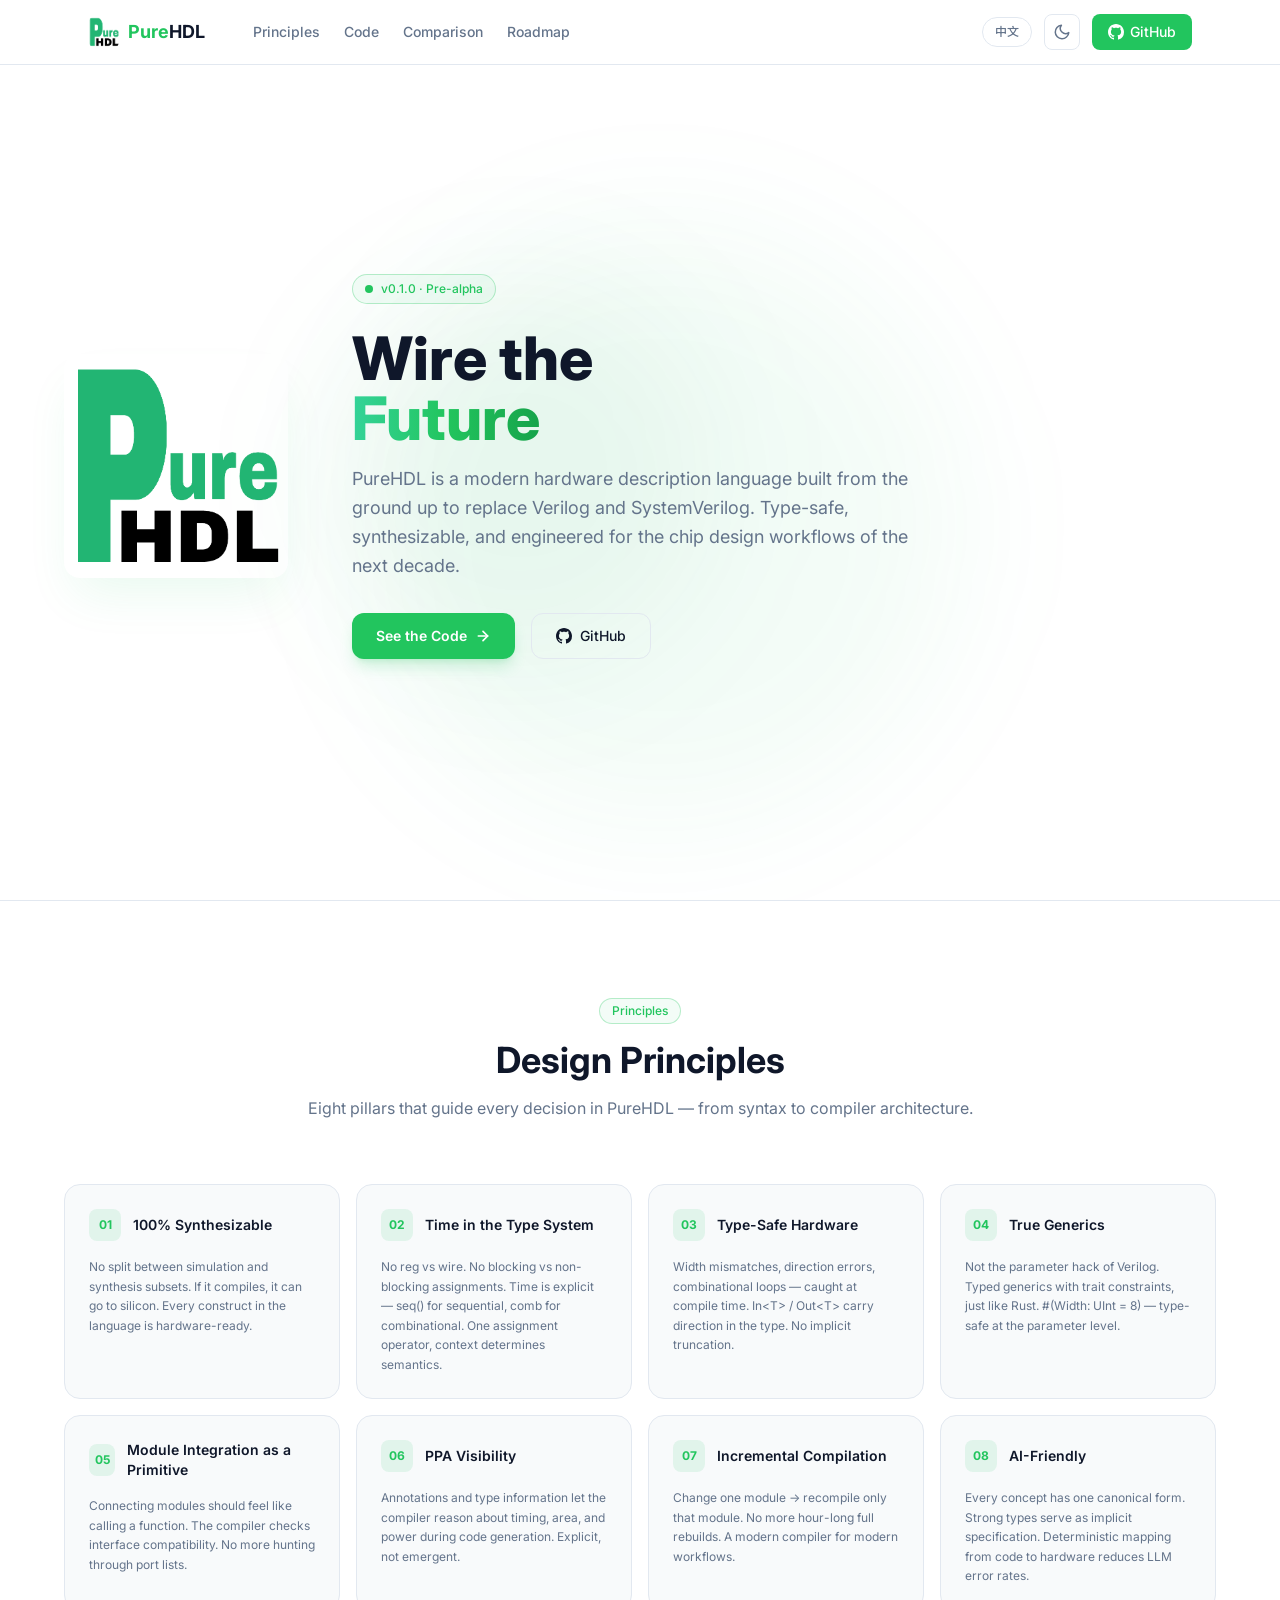
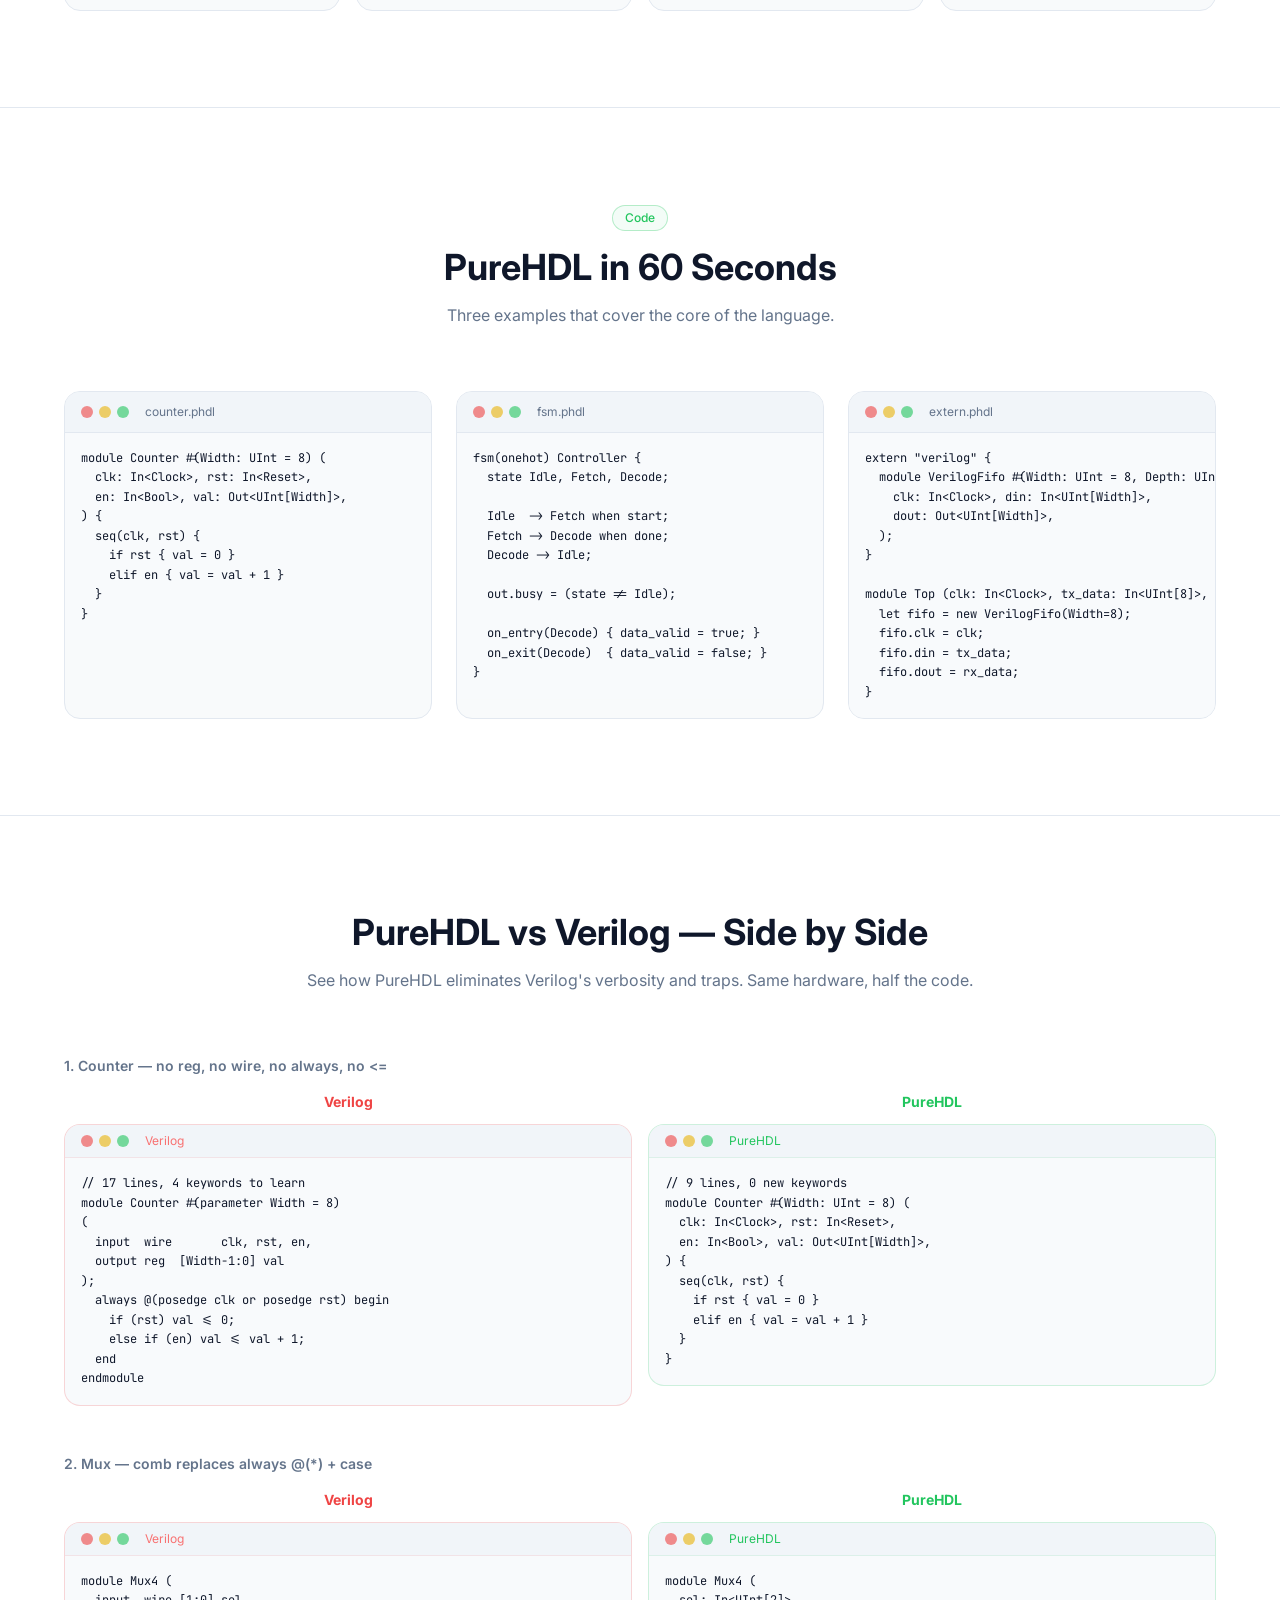
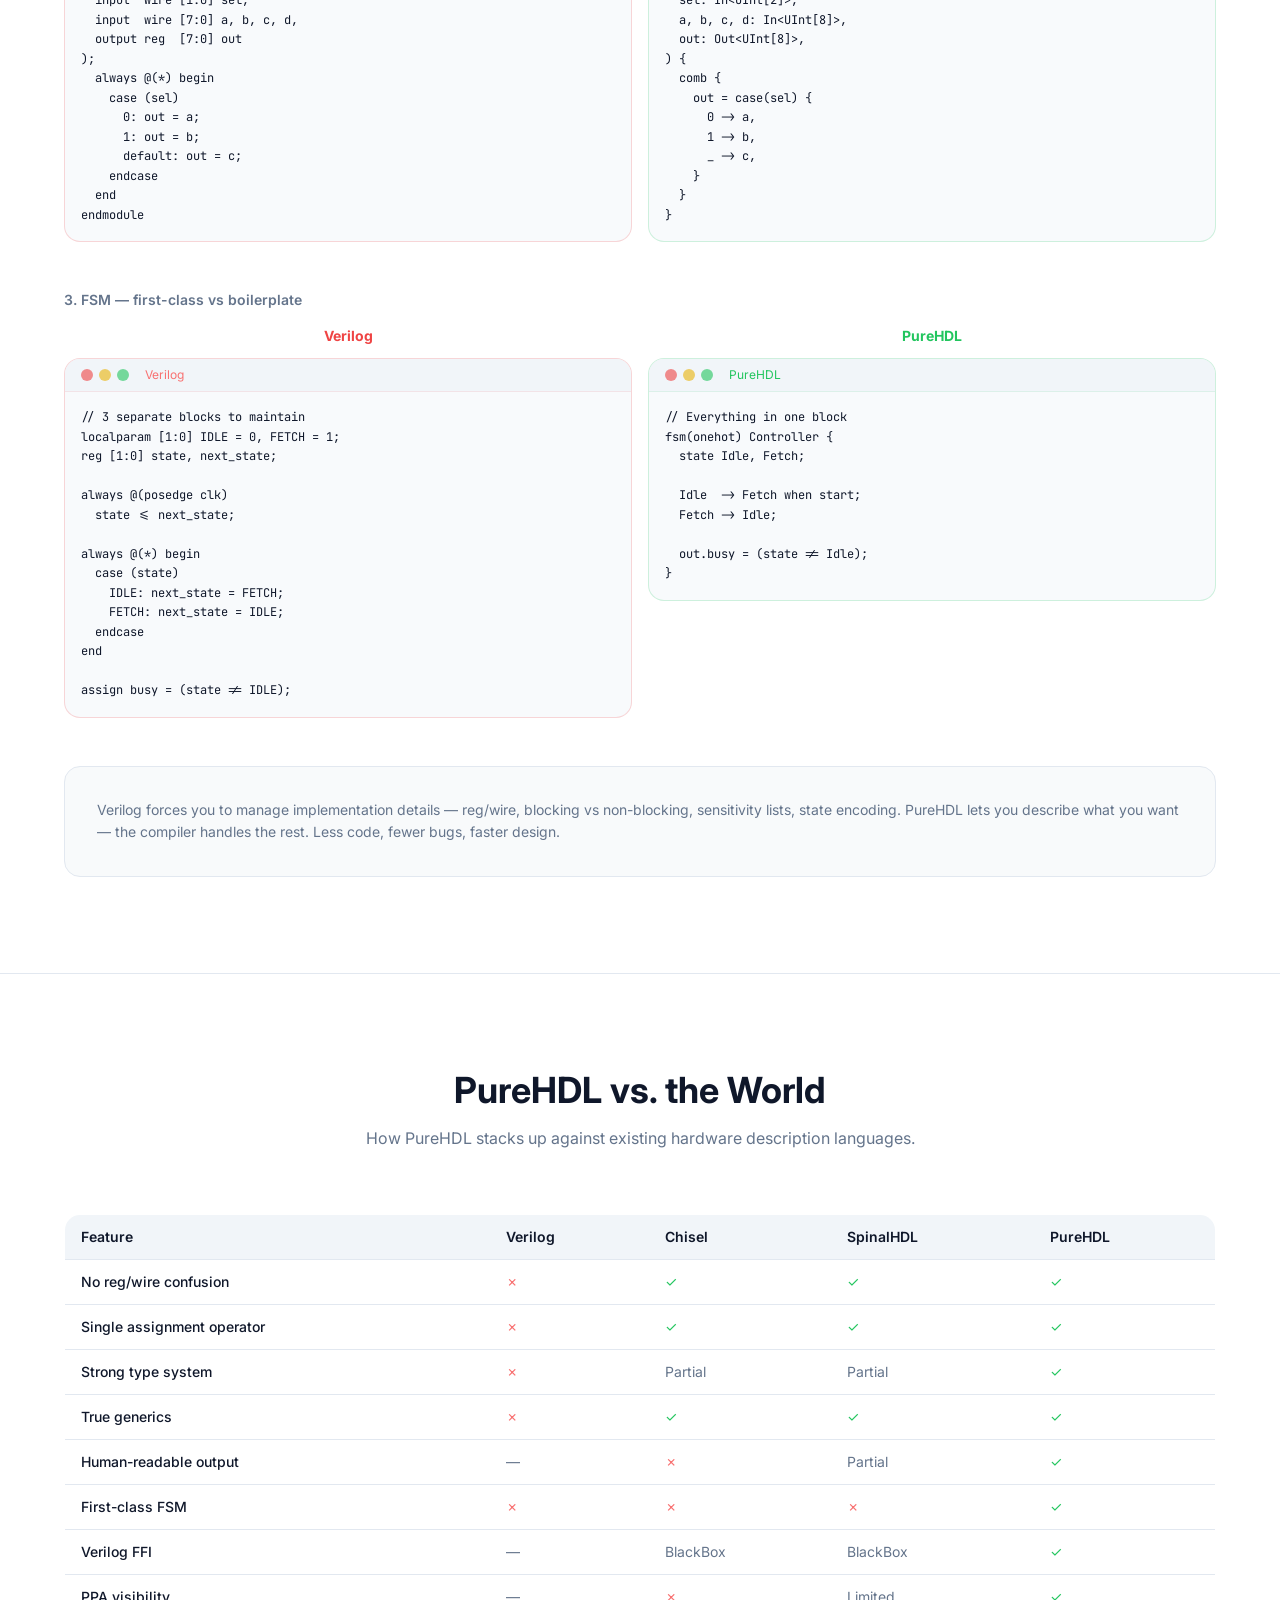
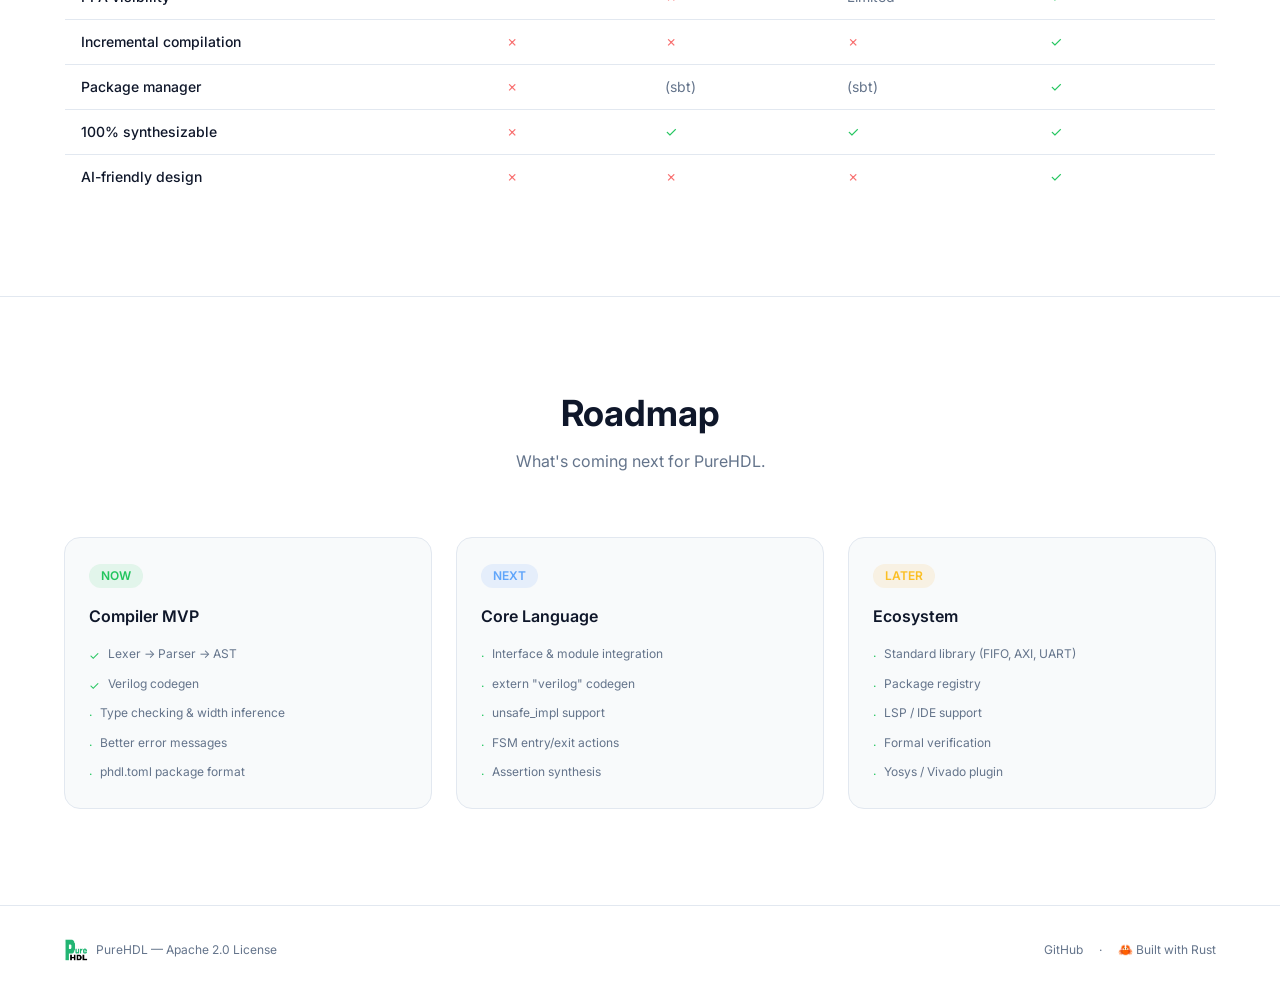
==== commit b32d5d25: "Root path serves English directly, no redirect" ====
--- a/index.html
+++ b/index.html
@@ -1 +1,125 @@
-<!doctype html><title>Redirecting to: /en/</title><meta http-equiv="refresh" content="2;url=/en/"><meta name="robots" content="noindex"><link rel="canonical" href="https://purehdl.github.io/en/"><body>	<a href="/en/">Redirecting from <code>/</code> to <code>/en/</code></a></body>+<!DOCTYPE html><html lang="en" class> <head><meta charset="UTF-8"><meta name="viewport" content="width=device-width, initial-scale=1.0"><title>PureHDL (PHDL) — Wire the Future</title><link rel="icon" type="image/png" href="/purehdl_logo.png"><link rel="preconnect" href="https://fonts.googleapis.com"><link rel="preconnect" href="https://fonts.gstatic.com" crossorigin><link href="https://fonts.googleapis.com/css2?family=Inter:wght@400;500;600;700;800&family=JetBrains+Mono:wght@400;500&family=Noto+Sans+SC:wght@400;500;600;700&display=swap" rel="stylesheet"><!-- Client script for theme and language --><script type="module">(function(){const e=localStorage.getItem("phdl-theme"),t=window.matchMedia("(prefers-color-scheme: dark)").matches;(e==="dark"||!e&&t)&&document.documentElement.classList.add("dark")})();</script><style>
+*,:before,:after{--tw-border-spacing-x: 0;--tw-border-spacing-y: 0;--tw-translate-x: 0;--tw-translate-y: 0;--tw-rotate: 0;--tw-skew-x: 0;--tw-skew-y: 0;--tw-scale-x: 1;--tw-scale-y: 1;--tw-pan-x: ;--tw-pan-y: ;--tw-pinch-zoom: ;--tw-scroll-snap-strictness: proximity;--tw-gradient-from-position: ;--tw-gradient-via-position: ;--tw-gradient-to-position: ;--tw-ordinal: ;--tw-slashed-zero: ;--tw-numeric-figure: ;--tw-numeric-spacing: ;--tw-numeric-fraction: ;--tw-ring-inset: ;--tw-ring-offset-width: 0px;--tw-ring-offset-color: #fff;--tw-ring-color: rgb(59 130 246 / .5);--tw-ring-offset-shadow: 0 0 #0000;--tw-ring-shadow: 0 0 #0000;--tw-shadow: 0 0 #0000;--tw-shadow-colored: 0 0 #0000;--tw-blur: ;--tw-brightness: ;--tw-contrast: ;--tw-grayscale: ;--tw-hue-rotate: ;--tw-invert: ;--tw-saturate: ;--tw-sepia: ;--tw-drop-shadow: ;--tw-backdrop-blur: ;--tw-backdrop-brightness: ;--tw-backdrop-contrast: ;--tw-backdrop-grayscale: ;--tw-backdrop-hue-rotate: ;--tw-backdrop-invert: ;--tw-backdrop-opacity: ;--tw-backdrop-saturate: ;--tw-backdrop-sepia: ;--tw-contain-size: ;--tw-contain-layout: ;--tw-contain-paint: ;--tw-contain-style: }::backdrop{--tw-border-spacing-x: 0;--tw-border-spacing-y: 0;--tw-translate-x: 0;--tw-translate-y: 0;--tw-rotate: 0;--tw-skew-x: 0;--tw-skew-y: 0;--tw-scale-x: 1;--tw-scale-y: 1;--tw-pan-x: ;--tw-pan-y: ;--tw-pinch-zoom: ;--tw-scroll-snap-strictness: proximity;--tw-gradient-from-position: ;--tw-gradient-via-position: ;--tw-gradient-to-position: ;--tw-ordinal: ;--tw-slashed-zero: ;--tw-numeric-figure: ;--tw-numeric-spacing: ;--tw-numeric-fraction: ;--tw-ring-inset: ;--tw-ring-offset-width: 0px;--tw-ring-offset-color: #fff;--tw-ring-color: rgb(59 130 246 / .5);--tw-ring-offset-shadow: 0 0 #0000;--tw-ring-shadow: 0 0 #0000;--tw-shadow: 0 0 #0000;--tw-shadow-colored: 0 0 #0000;--tw-blur: ;--tw-brightness: ;--tw-contrast: ;--tw-grayscale: ;--tw-hue-rotate: ;--tw-invert: ;--tw-saturate: ;--tw-sepia: ;--tw-drop-shadow: ;--tw-backdrop-blur: ;--tw-backdrop-brightness: ;--tw-backdrop-contrast: ;--tw-backdrop-grayscale: ;--tw-backdrop-hue-rotate: ;--tw-backdrop-invert: ;--tw-backdrop-opacity: ;--tw-backdrop-saturate: ;--tw-backdrop-sepia: ;--tw-contain-size: ;--tw-contain-layout: ;--tw-contain-paint: ;--tw-contain-style: }*,:before,:after{box-sizing:border-box;border-width:0;border-style:solid;border-color:#e5e7eb}:before,:after{--tw-content: ""}html,:host{line-height:1.5;-webkit-text-size-adjust:100%;-moz-tab-size:4;-o-tab-size:4;tab-size:4;font-family:Inter,Noto Sans SC,system-ui,-apple-system,sans-serif;font-feature-settings:normal;font-variation-settings:normal;-webkit-tap-highlight-color:transparent}body{margin:0;line-height:inherit}hr{height:0;color:inherit;border-top-width:1px}abbr:where([title]){-webkit-text-decoration:underline dotted;text-decoration:underline dotted}h1,h2,h3,h4,h5,h6{font-size:inherit;font-weight:inherit}a{color:inherit;text-decoration:inherit}b,strong{font-weight:bolder}code,kbd,samp,pre{font-family:JetBrains Mono,Fira Code,monospace;font-feature-settings:normal;font-variation-settings:normal;font-size:1em}small{font-size:80%}sub,sup{font-size:75%;line-height:0;position:relative;vertical-align:baseline}sub{bottom:-.25em}sup{top:-.5em}table{text-indent:0;border-color:inherit;border-collapse:collapse}button,input,optgroup,select,textarea{font-family:inherit;font-feature-settings:inherit;font-variation-settings:inherit;font-size:100%;font-weight:inherit;line-height:inherit;letter-spacing:inherit;color:inherit;margin:0;padding:0}button,select{text-transform:none}button,input:where([type=button]),input:where([type=reset]),input:where([type=submit]){-webkit-appearance:button;background-color:transparent;background-image:none}:-moz-focusring{outline:auto}:-moz-ui-invalid{box-shadow:none}progress{vertical-align:baseline}::-webkit-inner-spin-button,::-webkit-outer-spin-button{height:auto}[type=search]{-webkit-appearance:textfield;outline-offset:-2px}::-webkit-search-decoration{-webkit-appearance:none}::-webkit-file-upload-button{-webkit-appearance:button;font:inherit}summary{display:list-item}blockquote,dl,dd,h1,h2,h3,h4,h5,h6,hr,figure,p,pre{margin:0}fieldset{margin:0;padding:0}legend{padding:0}ol,ul,menu{list-style:none;margin:0;padding:0}dialog{padding:0}textarea{resize:vertical}input::-moz-placeholder,textarea::-moz-placeholder{opacity:1;color:#9ca3af}input::placeholder,textarea::placeholder{opacity:1;color:#9ca3af}button,[role=button]{cursor:pointer}:disabled{cursor:default}img,svg,video,canvas,audio,iframe,embed,object{display:block;vertical-align:middle}img,video{max-width:100%;height:auto}[hidden]:where(:not([hidden=until-found])){display:none}:root{--bg-primary: #ffffff;--bg-secondary: #f8fafb;--bg-tertiary: #f1f5f9;--border: #e2e8f0;--text-primary: #0f172a;--text-secondary: #64748b;--code-bg: #f8fafc}.dark{--bg-primary: #0a0a0a;--bg-secondary: #12121a;--bg-tertiary: #1a1a2e;--border: #2a2a3e;--text-primary: #e2e2f0;--text-secondary: #8888aa;--code-bg: #0d0d0f}*,*:before,*:after{transition-property:background-color,border-color,color;transition-duration:.2s;transition-timing-function:ease}html{scroll-behavior:smooth}.container{width:100%}@media(min-width:640px){.container{max-width:640px}}@media(min-width:768px){.container{max-width:768px}}@media(min-width:1024px){.container{max-width:1024px}}@media(min-width:1280px){.container{max-width:1280px}}@media(min-width:1536px){.container{max-width:1536px}}.pointer-events-none{pointer-events:none}.fixed{position:fixed}.absolute{position:absolute}.relative{position:relative}.bottom-1\/4{bottom:25%}.left-1\/4{left:25%}.right-1\/4{right:25%}.top-0{top:0}.top-1\/4{top:25%}.z-50{z-index:50}.mx-auto{margin-left:auto;margin-right:auto}.mb-12{margin-bottom:3rem}.mb-16{margin-bottom:4rem}.mb-3{margin-bottom:.75rem}.mb-4{margin-bottom:1rem}.mb-6{margin-bottom:1.5rem}.mb-8{margin-bottom:2rem}.ml-2{margin-left:.5rem}.ml-6{margin-left:1.5rem}.ml-auto{margin-left:auto}.mt-0\.5{margin-top:.125rem}.mt-12{margin-top:3rem}.block{display:block}.inline-block{display:inline-block}.flex{display:flex}.inline-flex{display:inline-flex}.table{display:table}.grid{display:grid}.hidden{display:none}.h-16{height:4rem}.h-2{height:.5rem}.h-3{height:.75rem}.h-48{height:12rem}.h-6{height:1.5rem}.h-8{height:2rem}.h-9{height:2.25rem}.h-\[400px\]{height:400px}.h-\[600px\]{height:600px}.min-h-screen{min-height:100vh}.w-2{width:.5rem}.w-3{width:.75rem}.w-48{width:12rem}.w-6{width:1.5rem}.w-8{width:2rem}.w-9{width:2.25rem}.w-\[400px\]{width:400px}.w-\[600px\]{width:600px}.w-full{width:100%}.max-w-2xl{max-width:42rem}.max-w-6xl{max-width:72rem}.max-w-xl{max-width:36rem}.shrink-0{flex-shrink:0}@keyframes pulse{50%{opacity:.5}}.animate-pulse{animation:pulse 2s cubic-bezier(.4,0,.6,1) infinite}.cursor-pointer{cursor:pointer}.flex-col{flex-direction:column}.flex-wrap{flex-wrap:wrap}.items-start{align-items:flex-start}.items-center{align-items:center}.justify-center{justify-content:center}.justify-between{justify-content:space-between}.gap-1\.5{gap:.375rem}.gap-12{gap:3rem}.gap-2{gap:.5rem}.gap-3{gap:.75rem}.gap-4{gap:1rem}.gap-6{gap:1.5rem}.space-y-2>:not([hidden])~:not([hidden]){--tw-space-y-reverse: 0;margin-top:calc(.5rem * calc(1 - var(--tw-space-y-reverse)));margin-bottom:calc(.5rem * var(--tw-space-y-reverse))}.overflow-hidden{overflow:hidden}.overflow-x-auto{overflow-x:auto}.whitespace-nowrap{white-space:nowrap}.rounded{border-radius:.25rem}.rounded-2xl{border-radius:1rem}.rounded-full{border-radius:9999px}.rounded-lg{border-radius:.5rem}.rounded-xl{border-radius:.75rem}.border{border-width:1px}.border-b{border-bottom-width:1px}.border-t{border-top-width:1px}.border-\[var\(--border\)\]{border-color:var(--border)}.border-phdl-500\/10{border-color:#22c55e1a}.border-phdl-500\/20{border-color:#22c55e33}.border-phdl-500\/30{border-color:#22c55e4d}.border-red-500\/10{border-color:#ef44441a}.border-red-500\/20{border-color:#ef444433}.bg-\[var\(--bg-primary\)\]{background-color:var(--bg-primary)}.bg-\[var\(--bg-secondary\)\]{background-color:var(--bg-secondary)}.bg-\[var\(--bg-tertiary\)\]{background-color:var(--bg-tertiary)}.bg-\[var\(--code-bg\)\]{background-color:var(--code-bg)}.bg-amber-500\/10{background-color:#f59e0b1a}.bg-blue-500\/10{background-color:#3b82f61a}.bg-green-500\/60{background-color:#22c55e99}.bg-phdl-500{--tw-bg-opacity: 1;background-color:rgb(34 197 94 / var(--tw-bg-opacity, 1))}.bg-phdl-500\/10{background-color:#22c55e1a}.bg-phdl-500\/5{background-color:#22c55e0d}.bg-phdl-600\/5{background-color:#16a34a0d}.bg-red-500\/60{background-color:#ef444499}.bg-yellow-500\/60{background-color:#eab30899}.bg-gradient-to-r{background-image:linear-gradient(to right,var(--tw-gradient-stops))}.from-phdl-400{--tw-gradient-from: #34d399 var(--tw-gradient-from-position);--tw-gradient-to: rgb(52 211 153 / 0) var(--tw-gradient-to-position);--tw-gradient-stops: var(--tw-gradient-from), var(--tw-gradient-to)}.via-phdl-500{--tw-gradient-to: rgb(34 197 94 / 0) var(--tw-gradient-to-position);--tw-gradient-stops: var(--tw-gradient-from), #22c55e var(--tw-gradient-via-position), var(--tw-gradient-to)}.to-phdl-600{--tw-gradient-to: #16a34a var(--tw-gradient-to-position)}.bg-clip-text{-webkit-background-clip:text;background-clip:text}.p-4{padding:1rem}.p-6{padding:1.5rem}.p-8{padding:2rem}.px-3{padding-left:.75rem;padding-right:.75rem}.px-4{padding-left:1rem;padding-right:1rem}.px-6{padding-left:1.5rem;padding-right:1.5rem}.py-1{padding-top:.25rem;padding-bottom:.25rem}.py-1\.5{padding-top:.375rem;padding-bottom:.375rem}.py-2{padding-top:.5rem;padding-bottom:.5rem}.py-24{padding-top:6rem;padding-bottom:6rem}.py-3{padding-top:.75rem;padding-bottom:.75rem}.py-8{padding-top:2rem;padding-bottom:2rem}.pb-16{padding-bottom:4rem}.pt-24{padding-top:6rem}.text-left{text-align:left}.text-center{text-align:center}.font-mono{font-family:JetBrains Mono,Fira Code,monospace}.font-sans{font-family:Inter,Noto Sans SC,system-ui,-apple-system,sans-serif}.text-3xl{font-size:1.875rem;line-height:2.25rem}.text-4xl{font-size:2.25rem;line-height:2.5rem}.text-lg{font-size:1.125rem;line-height:1.75rem}.text-sm{font-size:.875rem;line-height:1.25rem}.text-xs{font-size:.75rem;line-height:1rem}.font-bold{font-weight:700}.font-extrabold{font-weight:800}.font-medium{font-weight:500}.font-semibold{font-weight:600}.leading-relaxed{line-height:1.625}.leading-tight{line-height:1.25}.text-\[var\(--text-primary\)\]{color:var(--text-primary)}.text-\[var\(--text-secondary\)\]{color:var(--text-secondary)}.text-amber-400{--tw-text-opacity: 1;color:rgb(251 191 36 / var(--tw-text-opacity, 1))}.text-blue-400{--tw-text-opacity: 1;color:rgb(96 165 250 / var(--tw-text-opacity, 1))}.text-phdl-500{--tw-text-opacity: 1;color:rgb(34 197 94 / var(--tw-text-opacity, 1))}.text-red-400{--tw-text-opacity: 1;color:rgb(248 113 113 / var(--tw-text-opacity, 1))}.text-red-500{--tw-text-opacity: 1;color:rgb(239 68 68 / var(--tw-text-opacity, 1))}.text-transparent{color:transparent}.text-white{--tw-text-opacity: 1;color:rgb(255 255 255 / var(--tw-text-opacity, 1))}.no-underline{text-decoration-line:none}.antialiased{-webkit-font-smoothing:antialiased;-moz-osx-font-smoothing:grayscale}.shadow-2xl{--tw-shadow: 0 25px 50px -12px rgb(0 0 0 / .25);--tw-shadow-colored: 0 25px 50px -12px var(--tw-shadow-color);box-shadow:var(--tw-ring-offset-shadow, 0 0 #0000),var(--tw-ring-shadow, 0 0 #0000),var(--tw-shadow)}.shadow-lg{--tw-shadow: 0 10px 15px -3px rgb(0 0 0 / .1), 0 4px 6px -4px rgb(0 0 0 / .1);--tw-shadow-colored: 0 10px 15px -3px var(--tw-shadow-color), 0 4px 6px -4px var(--tw-shadow-color);box-shadow:var(--tw-ring-offset-shadow, 0 0 #0000),var(--tw-ring-shadow, 0 0 #0000),var(--tw-shadow)}.shadow-phdl-500\/10{--tw-shadow-color: rgb(34 197 94 / .1);--tw-shadow: var(--tw-shadow-colored)}.shadow-phdl-500\/20{--tw-shadow-color: rgb(34 197 94 / .2);--tw-shadow: var(--tw-shadow-colored)}.blur{--tw-blur: blur(8px);filter:var(--tw-blur) var(--tw-brightness) var(--tw-contrast) var(--tw-grayscale) var(--tw-hue-rotate) var(--tw-invert) var(--tw-saturate) var(--tw-sepia) var(--tw-drop-shadow)}.blur-3xl{--tw-blur: blur(64px);filter:var(--tw-blur) var(--tw-brightness) var(--tw-contrast) var(--tw-grayscale) var(--tw-hue-rotate) var(--tw-invert) var(--tw-saturate) var(--tw-sepia) var(--tw-drop-shadow)}.filter{filter:var(--tw-blur) var(--tw-brightness) var(--tw-contrast) var(--tw-grayscale) var(--tw-hue-rotate) var(--tw-invert) var(--tw-saturate) var(--tw-sepia) var(--tw-drop-shadow)}.backdrop-blur-xl{--tw-backdrop-blur: blur(24px);backdrop-filter:var(--tw-backdrop-blur) var(--tw-backdrop-brightness) var(--tw-backdrop-contrast) var(--tw-backdrop-grayscale) var(--tw-backdrop-hue-rotate) var(--tw-backdrop-invert) var(--tw-backdrop-opacity) var(--tw-backdrop-saturate) var(--tw-backdrop-sepia)}.backdrop-filter{backdrop-filter:var(--tw-backdrop-blur) var(--tw-backdrop-brightness) var(--tw-backdrop-contrast) var(--tw-backdrop-grayscale) var(--tw-backdrop-hue-rotate) var(--tw-backdrop-invert) var(--tw-backdrop-opacity) var(--tw-backdrop-saturate) var(--tw-backdrop-sepia)}.transition{transition-property:color,background-color,border-color,text-decoration-color,fill,stroke,opacity,box-shadow,transform,filter,backdrop-filter;transition-timing-function:cubic-bezier(.4,0,.2,1);transition-duration:.15s}.transition-all{transition-property:all;transition-timing-function:cubic-bezier(.4,0,.2,1);transition-duration:.15s}.transition-colors{transition-property:color,background-color,border-color,text-decoration-color,fill,stroke;transition-timing-function:cubic-bezier(.4,0,.2,1);transition-duration:.15s}.duration-300{transition-duration:.3s}.last\:border-0:last-child{border-width:0px}.hover\:translate-y-\[-1px\]:hover{--tw-translate-y: -1px;transform:translate(var(--tw-translate-x),var(--tw-translate-y)) rotate(var(--tw-rotate)) skew(var(--tw-skew-x)) skewY(var(--tw-skew-y)) scaleX(var(--tw-scale-x)) scaleY(var(--tw-scale-y))}.hover\:border-phdl-500:hover{--tw-border-opacity: 1;border-color:rgb(34 197 94 / var(--tw-border-opacity, 1))}.hover\:border-phdl-500\/40:hover{border-color:#22c55e66}.hover\:bg-phdl-500\/\[0\.02\]:hover{background-color:#22c55e05}.hover\:bg-phdl-600:hover{--tw-bg-opacity: 1;background-color:rgb(22 163 74 / var(--tw-bg-opacity, 1))}.hover\:text-phdl-500:hover{--tw-text-opacity: 1;color:rgb(34 197 94 / var(--tw-text-opacity, 1))}.hover\:shadow-lg:hover{--tw-shadow: 0 10px 15px -3px rgb(0 0 0 / .1), 0 4px 6px -4px rgb(0 0 0 / .1);--tw-shadow-colored: 0 10px 15px -3px var(--tw-shadow-color), 0 4px 6px -4px var(--tw-shadow-color);box-shadow:var(--tw-ring-offset-shadow, 0 0 #0000),var(--tw-ring-shadow, 0 0 #0000),var(--tw-shadow)}.hover\:shadow-phdl-500\/5:hover{--tw-shadow-color: rgb(34 197 94 / .05);--tw-shadow: var(--tw-shadow-colored)}.dark\:block:is(.dark *){display:block}.dark\:hidden:is(.dark *){display:none}.dark\:bg-phdl-500\/10:is(.dark *){background-color:#22c55e1a}.dark\:bg-phdl-600\/10:is(.dark *){background-color:#16a34a1a}@media(min-width:640px){.sm\:inline{display:inline}.sm\:inline-flex{display:inline-flex}.sm\:grid-cols-2{grid-template-columns:repeat(2,minmax(0,1fr))}.sm\:flex-row{flex-direction:row}.sm\:px-6{padding-left:1.5rem;padding-right:1.5rem}.sm\:text-4xl{font-size:2.25rem;line-height:2.5rem}.sm\:text-5xl{font-size:3rem;line-height:1}}@media(min-width:768px){.md\:flex{display:flex}.md\:grid-cols-2{grid-template-columns:repeat(2,minmax(0,1fr))}.md\:grid-cols-3{grid-template-columns:repeat(3,minmax(0,1fr))}}@media(min-width:1024px){.lg\:h-56{height:14rem}.lg\:w-56{width:14rem}.lg\:grid-cols-4{grid-template-columns:repeat(4,minmax(0,1fr))}.lg\:flex-row{flex-direction:row}.lg\:gap-16{gap:4rem}.lg\:text-6xl{font-size:3.75rem;line-height:1}}
+
+</style></head> <body class="bg-[var(--bg-primary)] text-[var(--text-primary)] font-sans antialiased">   <nav class="fixed top-0 w-full z-50 bg-[var(--bg-primary)]/90 backdrop-blur-xl border-b border-[var(--border)]"> <div class="max-w-6xl mx-auto px-4 sm:px-6 h-16 flex items-center gap-6"> <a href="/" class="flex items-center gap-2 no-underline shrink-0"> <img src="/purehdl_logo.png" alt="PureHDL" class="w-8 h-8 rounded-lg"> <span class="font-bold text-lg text-[var(--text-primary)] hidden sm:inline"> <span class="text-phdl-500">Pure</span>HDL
+</span> </a> <div class="hidden md:flex items-center gap-6 ml-6"> <a href="#principles" class="text-sm text-[var(--text-secondary)] hover:text-phdl-500 no-underline font-medium transition-colors">Principles</a> <a href="#code" class="text-sm text-[var(--text-secondary)] hover:text-phdl-500 no-underline font-medium transition-colors">Code</a> <a href="#comparison" class="text-sm text-[var(--text-secondary)] hover:text-phdl-500 no-underline font-medium transition-colors">Comparison</a> <a href="#roadmap" class="text-sm text-[var(--text-secondary)] hover:text-phdl-500 no-underline font-medium transition-colors">Roadmap</a> </div> <div class="ml-auto flex items-center gap-3"> <a href="/zh/" class="px-3 py-1.5 text-xs font-medium rounded-full border border-[var(--border)]
+                 text-[var(--text-secondary)] hover:text-phdl-500 hover:border-phdl-500
+                 no-underline transition-colors"> 中文 </a> <button id="themeToggle" class="w-9 h-9 flex items-center justify-center rounded-lg border border-[var(--border)]
+                 text-[var(--text-secondary)] hover:text-phdl-500 hover:border-phdl-500
+                 cursor-pointer transition-colors" aria-label="Toggle theme"> <svg id="sunIcon" class="hidden dark:block" width="18" height="18" viewBox="0 0 24 24" fill="none" stroke="currentColor" stroke-width="2" stroke-linecap="round" stroke-linejoin="round"> <circle cx="12" cy="12" r="5"></circle><line x1="12" y1="1" x2="12" y2="3"></line><line x1="12" y1="21" x2="12" y2="23"></line><line x1="4.22" y1="4.22" x2="5.64" y2="5.64"></line><line x1="18.36" y1="18.36" x2="19.78" y2="19.78"></line><line x1="1" y1="12" x2="3" y2="12"></line><line x1="21" y1="12" x2="23" y2="12"></line><line x1="4.22" y1="19.78" x2="5.64" y2="18.36"></line><line x1="18.36" y1="5.64" x2="19.78" y2="4.22"></line> </svg> <svg id="moonIcon" class="block dark:hidden" width="18" height="18" viewBox="0 0 24 24" fill="none" stroke="currentColor" stroke-width="2" stroke-linecap="round" stroke-linejoin="round"> <path d="M21 12.79A9 9 0 1 1 11.21 3 7 7 0 0 0 21 12.79z"></path> </svg> </button> <a href="https://github.com/PureHDL" target="_blank" class="hidden sm:inline-flex items-center gap-1.5 px-4 py-2 text-sm font-medium
+                 rounded-lg bg-phdl-500 hover:bg-phdl-600 text-white no-underline transition-colors"> <svg width="16" height="16" viewBox="0 0 24 24" fill="currentColor"><path d="M12 0C5.37 0 0 5.37 0 12c0 5.31 3.435 9.795 8.205 11.385.6.105.825-.255.825-.57 0-.285-.015-1.23-.015-2.235-3.015.555-3.795-.735-4.035-1.41-.135-.345-.72-1.41-1.23-1.695-.42-.225-1.02-.78-.015-.795.945-.015 1.62.87 1.845 1.23 1.08 1.815 2.805 1.305 3.495.99.105-.78.42-1.305.765-1.605-2.67-.3-5.46-1.335-5.46-5.925 0-1.305.465-2.385 1.23-3.225-.12-.3-.54-1.53.12-3.18 0 0 1.005-.315 3.3 1.23.96-.27 1.98-.405 3-.405s2.04.135 3 .405c2.295-1.56 3.3-1.23 3.3-1.23.66 1.65.24 2.88.12 3.18.765.84 1.23 1.905 1.23 3.225 0 4.605-2.805 5.625-5.475 5.925.435.375.81 1.095.81 2.22 0 1.605-.015 2.895-.015 3.3 0 .315.225.69.825.57A12.02 12.02 0 0 0 24 12c0-6.63-5.37-12-12-12z"></path></svg> GitHub </a> </div> </div> </nav>  <section class="relative min-h-screen flex items-center pt-24 pb-16 px-4 sm:px-6 overflow-hidden"> <div class="absolute top-1/4 right-1/4 w-[600px] h-[600px] bg-phdl-500/5 dark:bg-phdl-500/10 rounded-full blur-3xl pointer-events-none"></div> <div class="absolute bottom-1/4 left-1/4 w-[400px] h-[400px] bg-phdl-600/5 dark:bg-phdl-600/10 rounded-full blur-3xl pointer-events-none"></div> <div class="max-w-6xl mx-auto w-full relative"> <div class="flex flex-col lg:flex-row items-center gap-12 lg:gap-16"> <div class="shrink-0"> <img src="/purehdl_logo.png" alt="PureHDL" class="w-48 h-48 lg:w-56 lg:h-56 rounded-2xl shadow-2xl shadow-phdl-500/10"> </div> <div> <div class="inline-flex items-center gap-2 px-3 py-1.5 rounded-full border border-phdl-500/30 bg-phdl-500/5 text-phdl-500 text-xs font-medium mb-6"> <span class="w-2 h-2 rounded-full bg-phdl-500 animate-pulse"></span> v0.1.0 · Pre-alpha </div> <h1 class="text-4xl sm:text-5xl lg:text-6xl font-extrabold leading-tight mb-4"> Wire the<br> <span class="bg-gradient-to-r from-phdl-400 via-phdl-500 to-phdl-600 bg-clip-text text-transparent"> Future </span> </h1> <p class="text-lg text-[var(--text-secondary)] leading-relaxed max-w-xl mb-8"> PureHDL is a modern hardware description language built from the ground up to replace Verilog and SystemVerilog. Type-safe, synthesizable, and engineered for the chip design workflows of the next decade. </p> <div class="flex flex-wrap gap-4"> <a href="#code" class="inline-flex items-center gap-2 px-6 py-3 rounded-xl bg-phdl-500 hover:bg-phdl-600 text-white font-semibold text-sm no-underline transition-all hover:translate-y-[-1px] shadow-lg shadow-phdl-500/20"> See the Code <svg width="16" height="16" viewBox="0 0 24 24" fill="none" stroke="currentColor" stroke-width="2.5" stroke-linecap="round" stroke-linejoin="round"><line x1="5" y1="12" x2="19" y2="12"></line><polyline points="12 5 19 12 12 19"></polyline></svg> </a> <a href="https://github.com/PureHDL" target="_blank" class="inline-flex items-center gap-2 px-6 py-3 rounded-xl border border-[var(--border)]
+                     text-[var(--text-primary)] hover:border-phdl-500 hover:text-phdl-500
+                     font-medium text-sm no-underline transition-all hover:translate-y-[-1px]"> <svg width="16" height="16" viewBox="0 0 24 24" fill="currentColor"><path d="M12 0C5.37 0 0 5.37 0 12c0 5.31 3.435 9.795 8.205 11.385.6.105.825-.255.825-.57 0-.285-.015-1.23-.015-2.235-3.015.555-3.795-.735-4.035-1.41-.135-.345-.72-1.41-1.23-1.695-.42-.225-1.02-.78-.015-.795.945-.015 1.62.87 1.845 1.23 1.08 1.815 2.805 1.305 3.495.99.105-.78.42-1.305.765-1.605-2.67-.3-5.46-1.335-5.46-5.925 0-1.305.465-2.385 1.23-3.225-.12-.3-.54-1.53.12-3.18 0 0 1.005-.315 3.3 1.23.96-.27 1.98-.405 3-.405s2.04.135 3 .405c2.295-1.56 3.3-1.23 3.3-1.23.66 1.65.24 2.88.12 3.18.765.84 1.23 1.905 1.23 3.225 0 4.605-2.805 5.625-5.475 5.925.435.375.81 1.095.81 2.22 0 1.605-.015 2.895-.015 3.3 0 .315.225.69.825.57A12.02 12.02 0 0 0 24 12c0-6.63-5.37-12-12-12z"></path></svg> GitHub </a> </div> </div> </div> </div> </section>  <section id="principles" class="py-24 px-4 sm:px-6 border-t border-[var(--border)]"> <div class="max-w-6xl mx-auto"> <div class="text-center mb-16"> <span class="inline-block px-3 py-1 rounded-full border border-phdl-500/30 bg-phdl-500/5 text-phdl-500 text-xs font-medium mb-4">Principles</span> <h2 class="text-3xl sm:text-4xl font-bold mb-4">Design Principles</h2> <p class="text-[var(--text-secondary)] max-w-2xl mx-auto">Eight pillars that guide every decision in PureHDL — from syntax to compiler architecture.</p> </div> <div class="grid sm:grid-cols-2 lg:grid-cols-4 gap-4"> <div class="group p-6 rounded-2xl border border-[var(--border)] bg-[var(--bg-secondary)]
+                      hover:border-phdl-500/40 hover:shadow-lg hover:shadow-phdl-500/5
+                      transition-all duration-300"> <div class="flex items-center gap-3 mb-4"> <div class="w-8 h-8 rounded-lg bg-phdl-500/10 flex items-center justify-center text-phdl-500 text-xs font-bold"> 01 </div> <h3 class="font-semibold text-sm">100% Synthesizable</h3> </div> <p class="text-xs text-[var(--text-secondary)] leading-relaxed">No split between simulation and synthesis subsets. If it compiles, it can go to silicon. Every construct in the language is hardware-ready.</p> </div><div class="group p-6 rounded-2xl border border-[var(--border)] bg-[var(--bg-secondary)]
+                      hover:border-phdl-500/40 hover:shadow-lg hover:shadow-phdl-500/5
+                      transition-all duration-300"> <div class="flex items-center gap-3 mb-4"> <div class="w-8 h-8 rounded-lg bg-phdl-500/10 flex items-center justify-center text-phdl-500 text-xs font-bold"> 02 </div> <h3 class="font-semibold text-sm">Time in the Type System</h3> </div> <p class="text-xs text-[var(--text-secondary)] leading-relaxed">No reg vs wire. No blocking vs non-blocking assignments. Time is explicit — seq() for sequential, comb for combinational. One assignment operator, context determines semantics.</p> </div><div class="group p-6 rounded-2xl border border-[var(--border)] bg-[var(--bg-secondary)]
+                      hover:border-phdl-500/40 hover:shadow-lg hover:shadow-phdl-500/5
+                      transition-all duration-300"> <div class="flex items-center gap-3 mb-4"> <div class="w-8 h-8 rounded-lg bg-phdl-500/10 flex items-center justify-center text-phdl-500 text-xs font-bold"> 03 </div> <h3 class="font-semibold text-sm">Type-Safe Hardware</h3> </div> <p class="text-xs text-[var(--text-secondary)] leading-relaxed">Width mismatches, direction errors, combinational loops — caught at compile time. In&lt;T&gt; / Out&lt;T&gt; carry direction in the type. No implicit truncation.</p> </div><div class="group p-6 rounded-2xl border border-[var(--border)] bg-[var(--bg-secondary)]
+                      hover:border-phdl-500/40 hover:shadow-lg hover:shadow-phdl-500/5
+                      transition-all duration-300"> <div class="flex items-center gap-3 mb-4"> <div class="w-8 h-8 rounded-lg bg-phdl-500/10 flex items-center justify-center text-phdl-500 text-xs font-bold"> 04 </div> <h3 class="font-semibold text-sm">True Generics</h3> </div> <p class="text-xs text-[var(--text-secondary)] leading-relaxed">Not the parameter hack of Verilog. Typed generics with trait constraints, just like Rust. #(Width: UInt = 8) — type-safe at the parameter level.</p> </div><div class="group p-6 rounded-2xl border border-[var(--border)] bg-[var(--bg-secondary)]
+                      hover:border-phdl-500/40 hover:shadow-lg hover:shadow-phdl-500/5
+                      transition-all duration-300"> <div class="flex items-center gap-3 mb-4"> <div class="w-8 h-8 rounded-lg bg-phdl-500/10 flex items-center justify-center text-phdl-500 text-xs font-bold"> 05 </div> <h3 class="font-semibold text-sm">Module Integration as a Primitive</h3> </div> <p class="text-xs text-[var(--text-secondary)] leading-relaxed">Connecting modules should feel like calling a function. The compiler checks interface compatibility. No more hunting through port lists.</p> </div><div class="group p-6 rounded-2xl border border-[var(--border)] bg-[var(--bg-secondary)]
+                      hover:border-phdl-500/40 hover:shadow-lg hover:shadow-phdl-500/5
+                      transition-all duration-300"> <div class="flex items-center gap-3 mb-4"> <div class="w-8 h-8 rounded-lg bg-phdl-500/10 flex items-center justify-center text-phdl-500 text-xs font-bold"> 06 </div> <h3 class="font-semibold text-sm">PPA Visibility</h3> </div> <p class="text-xs text-[var(--text-secondary)] leading-relaxed">Annotations and type information let the compiler reason about timing, area, and power during code generation. Explicit, not emergent.</p> </div><div class="group p-6 rounded-2xl border border-[var(--border)] bg-[var(--bg-secondary)]
+                      hover:border-phdl-500/40 hover:shadow-lg hover:shadow-phdl-500/5
+                      transition-all duration-300"> <div class="flex items-center gap-3 mb-4"> <div class="w-8 h-8 rounded-lg bg-phdl-500/10 flex items-center justify-center text-phdl-500 text-xs font-bold"> 07 </div> <h3 class="font-semibold text-sm">Incremental Compilation</h3> </div> <p class="text-xs text-[var(--text-secondary)] leading-relaxed">Change one module → recompile only that module. No more hour-long full rebuilds. A modern compiler for modern workflows.</p> </div><div class="group p-6 rounded-2xl border border-[var(--border)] bg-[var(--bg-secondary)]
+                      hover:border-phdl-500/40 hover:shadow-lg hover:shadow-phdl-500/5
+                      transition-all duration-300"> <div class="flex items-center gap-3 mb-4"> <div class="w-8 h-8 rounded-lg bg-phdl-500/10 flex items-center justify-center text-phdl-500 text-xs font-bold"> 08 </div> <h3 class="font-semibold text-sm">AI-Friendly</h3> </div> <p class="text-xs text-[var(--text-secondary)] leading-relaxed">Every concept has one canonical form. Strong types serve as implicit specification. Deterministic mapping from code to hardware reduces LLM error rates.</p> </div> </div> </div> </section>  <section id="code" class="py-24 px-4 sm:px-6 border-t border-[var(--border)]"> <div class="max-w-6xl mx-auto"> <div class="text-center mb-16"> <span class="inline-block px-3 py-1 rounded-full border border-phdl-500/30 bg-phdl-500/5 text-phdl-500 text-xs font-medium mb-4">Code</span> <h2 class="text-3xl sm:text-4xl font-bold mb-4">PureHDL in 60 Seconds</h2> <p class="text-[var(--text-secondary)] max-w-2xl mx-auto">Three examples that cover the core of the language.</p> </div> <div class="grid md:grid-cols-3 gap-6"> <div class="rounded-2xl border border-[var(--border)] overflow-hidden bg-[var(--bg-secondary)]"> <div class="flex items-center gap-2 px-4 py-3 border-b border-[var(--border)] bg-[var(--bg-tertiary)]"> <div class="flex gap-1.5"> <span class="w-3 h-3 rounded-full bg-red-500/60"></span> <span class="w-3 h-3 rounded-full bg-yellow-500/60"></span> <span class="w-3 h-3 rounded-full bg-green-500/60"></span> </div> <span class="text-xs text-[var(--text-secondary)] ml-2"> counter.phdl </span> </div> <pre class="p-4 text-xs leading-relaxed overflow-x-auto bg-[var(--code-bg)] font-mono"><code>module Counter #(Width: UInt = 8) (
+  clk: In&lt;Clock&gt;, rst: In&lt;Reset&gt;,
+  en: In&lt;Bool&gt;, val: Out&lt;UInt[Width]&gt;,
+) {
+  seq(clk, rst) {
+    if rst { val = 0 }
+    elif en { val = val + 1 }
+  }
+}</code></pre> </div><div class="rounded-2xl border border-[var(--border)] overflow-hidden bg-[var(--bg-secondary)]"> <div class="flex items-center gap-2 px-4 py-3 border-b border-[var(--border)] bg-[var(--bg-tertiary)]"> <div class="flex gap-1.5"> <span class="w-3 h-3 rounded-full bg-red-500/60"></span> <span class="w-3 h-3 rounded-full bg-yellow-500/60"></span> <span class="w-3 h-3 rounded-full bg-green-500/60"></span> </div> <span class="text-xs text-[var(--text-secondary)] ml-2"> fsm.phdl </span> </div> <pre class="p-4 text-xs leading-relaxed overflow-x-auto bg-[var(--code-bg)] font-mono"><code>fsm(onehot) Controller {
+  state Idle, Fetch, Decode;
+
+  Idle  -&gt; Fetch when start;
+  Fetch -&gt; Decode when done;
+  Decode -&gt; Idle;
+
+  out.busy = (state != Idle);
+
+  on_entry(Decode) { data_valid = true; }
+  on_exit(Decode)  { data_valid = false; }
+}</code></pre> </div><div class="rounded-2xl border border-[var(--border)] overflow-hidden bg-[var(--bg-secondary)]"> <div class="flex items-center gap-2 px-4 py-3 border-b border-[var(--border)] bg-[var(--bg-tertiary)]"> <div class="flex gap-1.5"> <span class="w-3 h-3 rounded-full bg-red-500/60"></span> <span class="w-3 h-3 rounded-full bg-yellow-500/60"></span> <span class="w-3 h-3 rounded-full bg-green-500/60"></span> </div> <span class="text-xs text-[var(--text-secondary)] ml-2"> extern.phdl </span> </div> <pre class="p-4 text-xs leading-relaxed overflow-x-auto bg-[var(--code-bg)] font-mono"><code>extern &quot;verilog&quot; {
+  module VerilogFifo #(Width: UInt = 8, Depth: UInt = 16) (
+    clk: In&lt;Clock&gt;, din: In&lt;UInt[Width]&gt;,
+    dout: Out&lt;UInt[Width]&gt;,
+  );
+}
+
+module Top (clk: In&lt;Clock&gt;, tx_data: In&lt;UInt[8]&gt;, rx_data: Out&lt;UInt[8]&gt;) {
+  let fifo = new VerilogFifo(Width=8);
+  fifo.clk = clk;
+  fifo.din = tx_data;
+  fifo.dout = rx_data;
+}</code></pre> </div> </div> </div> </section>  <section class="py-24 px-4 sm:px-6 border-t border-[var(--border)]"> <div class="max-w-6xl mx-auto"> <div class="text-center mb-16"> <h2 class="text-3xl sm:text-4xl font-bold mb-4">PureHDL vs Verilog — Side by Side</h2> <p class="text-[var(--text-secondary)] max-w-2xl mx-auto">See how PureHDL eliminates Verilog&#39;s verbosity and traps. Same hardware, half the code.</p> </div> <div class="mb-12"> <h3 class="font-semibold text-sm mb-4 text-[var(--text-secondary)]">1. Counter — no reg, no wire, no always, no &lt;=</h3> <div class="grid md:grid-cols-2 gap-4"> <div> <div class="flex items-center justify-center gap-2 mb-3"> <span class="text-red-500 font-bold text-sm">Verilog</span> </div> <div class="rounded-2xl border border-red-500/20 overflow-hidden bg-[var(--code-bg)]"> <div class="flex items-center gap-2 px-4 py-2 border-b border-red-500/10 bg-[var(--bg-tertiary)]"> <div class="flex gap-1.5"><span class="w-3 h-3 rounded-full bg-red-500/60"></span><span class="w-3 h-3 rounded-full bg-yellow-500/60"></span><span class="w-3 h-3 rounded-full bg-green-500/60"></span></div> <span class="text-xs text-red-400 ml-2">Verilog</span> </div> <pre class="p-4 text-xs leading-relaxed overflow-x-auto font-mono"><code>// 17 lines, 4 keywords to learn
+module Counter #(parameter Width = 8)
+(
+  input  wire       clk, rst, en,
+  output reg  [Width-1:0] val
+);
+  always @(posedge clk or posedge rst) begin
+    if (rst) val &lt;= 0;
+    else if (en) val &lt;= val + 1;
+  end
+endmodule</code></pre> </div> </div> <div> <div class="flex items-center justify-center gap-2 mb-3"> <span class="text-phdl-500 font-bold text-sm">PureHDL</span> </div> <div class="rounded-2xl border border-phdl-500/20 overflow-hidden bg-[var(--code-bg)]"> <div class="flex items-center gap-2 px-4 py-2 border-b border-phdl-500/10 bg-[var(--bg-tertiary)]"> <div class="flex gap-1.5"><span class="w-3 h-3 rounded-full bg-red-500/60"></span><span class="w-3 h-3 rounded-full bg-yellow-500/60"></span><span class="w-3 h-3 rounded-full bg-green-500/60"></span></div> <span class="text-xs text-phdl-500 ml-2">PureHDL</span> </div> <pre class="p-4 text-xs leading-relaxed overflow-x-auto font-mono"><code>// 9 lines, 0 new keywords
+module Counter #(Width: UInt = 8) (
+  clk: In&lt;Clock&gt;, rst: In&lt;Reset&gt;,
+  en: In&lt;Bool&gt;, val: Out&lt;UInt[Width]&gt;,
+) {
+  seq(clk, rst) {
+    if rst { val = 0 }
+    elif en { val = val + 1 }
+  }
+}</code></pre> </div> </div> </div> </div><div class="mb-12"> <h3 class="font-semibold text-sm mb-4 text-[var(--text-secondary)]">2. Mux — comb replaces always @(*) + case</h3> <div class="grid md:grid-cols-2 gap-4"> <div> <div class="flex items-center justify-center gap-2 mb-3"> <span class="text-red-500 font-bold text-sm">Verilog</span> </div> <div class="rounded-2xl border border-red-500/20 overflow-hidden bg-[var(--code-bg)]"> <div class="flex items-center gap-2 px-4 py-2 border-b border-red-500/10 bg-[var(--bg-tertiary)]"> <div class="flex gap-1.5"><span class="w-3 h-3 rounded-full bg-red-500/60"></span><span class="w-3 h-3 rounded-full bg-yellow-500/60"></span><span class="w-3 h-3 rounded-full bg-green-500/60"></span></div> <span class="text-xs text-red-400 ml-2">Verilog</span> </div> <pre class="p-4 text-xs leading-relaxed overflow-x-auto font-mono"><code>module Mux4 (
+  input  wire [1:0] sel,
+  input  wire [7:0] a, b, c, d,
+  output reg  [7:0] out
+);
+  always @(*) begin
+    case (sel)
+      0: out = a;
+      1: out = b;
+      default: out = c;
+    endcase
+  end
+endmodule</code></pre> </div> </div> <div> <div class="flex items-center justify-center gap-2 mb-3"> <span class="text-phdl-500 font-bold text-sm">PureHDL</span> </div> <div class="rounded-2xl border border-phdl-500/20 overflow-hidden bg-[var(--code-bg)]"> <div class="flex items-center gap-2 px-4 py-2 border-b border-phdl-500/10 bg-[var(--bg-tertiary)]"> <div class="flex gap-1.5"><span class="w-3 h-3 rounded-full bg-red-500/60"></span><span class="w-3 h-3 rounded-full bg-yellow-500/60"></span><span class="w-3 h-3 rounded-full bg-green-500/60"></span></div> <span class="text-xs text-phdl-500 ml-2">PureHDL</span> </div> <pre class="p-4 text-xs leading-relaxed overflow-x-auto font-mono"><code>module Mux4 (
+  sel: In&lt;UInt[2]&gt;,
+  a, b, c, d: In&lt;UInt[8]&gt;,
+  out: Out&lt;UInt[8]&gt;,
+) {
+  comb {
+    out = case(sel) {
+      0 -&gt; a,
+      1 -&gt; b,
+      _ -&gt; c,
+    }
+  }
+}</code></pre> </div> </div> </div> </div><div class="mb-12"> <h3 class="font-semibold text-sm mb-4 text-[var(--text-secondary)]">3. FSM — first-class vs boilerplate</h3> <div class="grid md:grid-cols-2 gap-4"> <div> <div class="flex items-center justify-center gap-2 mb-3"> <span class="text-red-500 font-bold text-sm">Verilog</span> </div> <div class="rounded-2xl border border-red-500/20 overflow-hidden bg-[var(--code-bg)]"> <div class="flex items-center gap-2 px-4 py-2 border-b border-red-500/10 bg-[var(--bg-tertiary)]"> <div class="flex gap-1.5"><span class="w-3 h-3 rounded-full bg-red-500/60"></span><span class="w-3 h-3 rounded-full bg-yellow-500/60"></span><span class="w-3 h-3 rounded-full bg-green-500/60"></span></div> <span class="text-xs text-red-400 ml-2">Verilog</span> </div> <pre class="p-4 text-xs leading-relaxed overflow-x-auto font-mono"><code>// 3 separate blocks to maintain
+localparam [1:0] IDLE = 0, FETCH = 1;
+reg [1:0] state, next_state;
+
+always @(posedge clk)
+  state &lt;= next_state;
+
+always @(*) begin
+  case (state)
+    IDLE: next_state = FETCH;
+    FETCH: next_state = IDLE;
+  endcase
+end
+
+assign busy = (state != IDLE);</code></pre> </div> </div> <div> <div class="flex items-center justify-center gap-2 mb-3"> <span class="text-phdl-500 font-bold text-sm">PureHDL</span> </div> <div class="rounded-2xl border border-phdl-500/20 overflow-hidden bg-[var(--code-bg)]"> <div class="flex items-center gap-2 px-4 py-2 border-b border-phdl-500/10 bg-[var(--bg-tertiary)]"> <div class="flex gap-1.5"><span class="w-3 h-3 rounded-full bg-red-500/60"></span><span class="w-3 h-3 rounded-full bg-yellow-500/60"></span><span class="w-3 h-3 rounded-full bg-green-500/60"></span></div> <span class="text-xs text-phdl-500 ml-2">PureHDL</span> </div> <pre class="p-4 text-xs leading-relaxed overflow-x-auto font-mono"><code>// Everything in one block
+fsm(onehot) Controller {
+  state Idle, Fetch;
+
+  Idle  -&gt; Fetch when start;
+  Fetch -&gt; Idle;
+
+  out.busy = (state != Idle);
+}</code></pre> </div> </div> </div> </div> <div class="p-8 rounded-2xl border border-[var(--border)] bg-[var(--bg-secondary)] mt-12"> <p class="text-sm text-[var(--text-secondary)] leading-relaxed">Verilog forces you to manage implementation details — reg/wire, blocking vs non-blocking, sensitivity lists, state encoding. PureHDL lets you describe what you want — the compiler handles the rest. Less code, fewer bugs, faster design.</p> </div> </div> </section>  <section id="comparison" class="py-24 px-4 sm:px-6 border-t border-[var(--border)]"> <div class="max-w-6xl mx-auto"> <div class="text-center mb-16"> <h2 class="text-3xl sm:text-4xl font-bold mb-4">PureHDL vs. the World</h2> <p class="text-[var(--text-secondary)] max-w-2xl mx-auto">How PureHDL stacks up against existing hardware description languages.</p> </div> <div class="overflow-x-auto"> <table class="w-full text-sm rounded-2xl overflow-hidden border border-[var(--border)]"> <thead> <tr class="bg-[var(--bg-tertiary)]"> <th class="px-4 py-3 text-left font-semibold text-[var(--text-primary)] border-b border-[var(--border)] whitespace-nowrap">Feature</th><th class="px-4 py-3 text-left font-semibold text-[var(--text-primary)] border-b border-[var(--border)] whitespace-nowrap">Verilog</th><th class="px-4 py-3 text-left font-semibold text-[var(--text-primary)] border-b border-[var(--border)] whitespace-nowrap">Chisel</th><th class="px-4 py-3 text-left font-semibold text-[var(--text-primary)] border-b border-[var(--border)] whitespace-nowrap">SpinalHDL</th><th class="px-4 py-3 text-left font-semibold text-[var(--text-primary)] border-b border-[var(--border)] whitespace-nowrap">PureHDL</th> </tr> </thead> <tbody> <tr class="border-b border-[var(--border)] last:border-0 hover:bg-phdl-500/[0.02] transition-colors"> <td class="px-4 py-3 text-[var(--text-primary)] font-medium whitespace-nowrap">No reg/wire confusion</td> <td class="px-4 py-3 text-[var(--text-secondary)] whitespace-nowrap text-red-400">✗</td><td class="px-4 py-3 text-[var(--text-secondary)] whitespace-nowrap text-phdl-500">✓</td><td class="px-4 py-3 text-[var(--text-secondary)] whitespace-nowrap text-phdl-500">✓</td><td class="px-4 py-3 text-[var(--text-secondary)] whitespace-nowrap text-phdl-500">✓</td> </tr><tr class="border-b border-[var(--border)] last:border-0 hover:bg-phdl-500/[0.02] transition-colors"> <td class="px-4 py-3 text-[var(--text-primary)] font-medium whitespace-nowrap">Single assignment operator</td> <td class="px-4 py-3 text-[var(--text-secondary)] whitespace-nowrap text-red-400">✗</td><td class="px-4 py-3 text-[var(--text-secondary)] whitespace-nowrap text-phdl-500">✓</td><td class="px-4 py-3 text-[var(--text-secondary)] whitespace-nowrap text-phdl-500">✓</td><td class="px-4 py-3 text-[var(--text-secondary)] whitespace-nowrap text-phdl-500">✓</td> </tr><tr class="border-b border-[var(--border)] last:border-0 hover:bg-phdl-500/[0.02] transition-colors"> <td class="px-4 py-3 text-[var(--text-primary)] font-medium whitespace-nowrap">Strong type system</td> <td class="px-4 py-3 text-[var(--text-secondary)] whitespace-nowrap text-red-400">✗</td><td class="px-4 py-3 text-[var(--text-secondary)] whitespace-nowrap ">Partial</td><td class="px-4 py-3 text-[var(--text-secondary)] whitespace-nowrap ">Partial</td><td class="px-4 py-3 text-[var(--text-secondary)] whitespace-nowrap text-phdl-500">✓</td> </tr><tr class="border-b border-[var(--border)] last:border-0 hover:bg-phdl-500/[0.02] transition-colors"> <td class="px-4 py-3 text-[var(--text-primary)] font-medium whitespace-nowrap">True generics</td> <td class="px-4 py-3 text-[var(--text-secondary)] whitespace-nowrap text-red-400">✗</td><td class="px-4 py-3 text-[var(--text-secondary)] whitespace-nowrap text-phdl-500">✓</td><td class="px-4 py-3 text-[var(--text-secondary)] whitespace-nowrap text-phdl-500">✓</td><td class="px-4 py-3 text-[var(--text-secondary)] whitespace-nowrap text-phdl-500">✓</td> </tr><tr class="border-b border-[var(--border)] last:border-0 hover:bg-phdl-500/[0.02] transition-colors"> <td class="px-4 py-3 text-[var(--text-primary)] font-medium whitespace-nowrap">Human-readable output</td> <td class="px-4 py-3 text-[var(--text-secondary)] whitespace-nowrap ">—</td><td class="px-4 py-3 text-[var(--text-secondary)] whitespace-nowrap text-red-400">✗</td><td class="px-4 py-3 text-[var(--text-secondary)] whitespace-nowrap ">Partial</td><td class="px-4 py-3 text-[var(--text-secondary)] whitespace-nowrap text-phdl-500">✓</td> </tr><tr class="border-b border-[var(--border)] last:border-0 hover:bg-phdl-500/[0.02] transition-colors"> <td class="px-4 py-3 text-[var(--text-primary)] font-medium whitespace-nowrap">First-class FSM</td> <td class="px-4 py-3 text-[var(--text-secondary)] whitespace-nowrap text-red-400">✗</td><td class="px-4 py-3 text-[var(--text-secondary)] whitespace-nowrap text-red-400">✗</td><td class="px-4 py-3 text-[var(--text-secondary)] whitespace-nowrap text-red-400">✗</td><td class="px-4 py-3 text-[var(--text-secondary)] whitespace-nowrap text-phdl-500">✓</td> </tr><tr class="border-b border-[var(--border)] last:border-0 hover:bg-phdl-500/[0.02] transition-colors"> <td class="px-4 py-3 text-[var(--text-primary)] font-medium whitespace-nowrap">Verilog FFI</td> <td class="px-4 py-3 text-[var(--text-secondary)] whitespace-nowrap ">—</td><td class="px-4 py-3 text-[var(--text-secondary)] whitespace-nowrap ">BlackBox</td><td class="px-4 py-3 text-[var(--text-secondary)] whitespace-nowrap ">BlackBox</td><td class="px-4 py-3 text-[var(--text-secondary)] whitespace-nowrap text-phdl-500">✓</td> </tr><tr class="border-b border-[var(--border)] last:border-0 hover:bg-phdl-500/[0.02] transition-colors"> <td class="px-4 py-3 text-[var(--text-primary)] font-medium whitespace-nowrap">PPA visibility</td> <td class="px-4 py-3 text-[var(--text-secondary)] whitespace-nowrap ">—</td><td class="px-4 py-3 text-[var(--text-secondary)] whitespace-nowrap text-red-400">✗</td><td class="px-4 py-3 text-[var(--text-secondary)] whitespace-nowrap ">Limited</td><td class="px-4 py-3 text-[var(--text-secondary)] whitespace-nowrap text-phdl-500">✓</td> </tr><tr class="border-b border-[var(--border)] last:border-0 hover:bg-phdl-500/[0.02] transition-colors"> <td class="px-4 py-3 text-[var(--text-primary)] font-medium whitespace-nowrap">Incremental compilation</td> <td class="px-4 py-3 text-[var(--text-secondary)] whitespace-nowrap text-red-400">✗</td><td class="px-4 py-3 text-[var(--text-secondary)] whitespace-nowrap text-red-400">✗</td><td class="px-4 py-3 text-[var(--text-secondary)] whitespace-nowrap text-red-400">✗</td><td class="px-4 py-3 text-[var(--text-secondary)] whitespace-nowrap text-phdl-500">✓</td> </tr><tr class="border-b border-[var(--border)] last:border-0 hover:bg-phdl-500/[0.02] transition-colors"> <td class="px-4 py-3 text-[var(--text-primary)] font-medium whitespace-nowrap">Package manager</td> <td class="px-4 py-3 text-[var(--text-secondary)] whitespace-nowrap text-red-400">✗</td><td class="px-4 py-3 text-[var(--text-secondary)] whitespace-nowrap ">(sbt)</td><td class="px-4 py-3 text-[var(--text-secondary)] whitespace-nowrap ">(sbt)</td><td class="px-4 py-3 text-[var(--text-secondary)] whitespace-nowrap text-phdl-500">✓</td> </tr><tr class="border-b border-[var(--border)] last:border-0 hover:bg-phdl-500/[0.02] transition-colors"> <td class="px-4 py-3 text-[var(--text-primary)] font-medium whitespace-nowrap">100% synthesizable</td> <td class="px-4 py-3 text-[var(--text-secondary)] whitespace-nowrap text-red-400">✗</td><td class="px-4 py-3 text-[var(--text-secondary)] whitespace-nowrap text-phdl-500">✓</td><td class="px-4 py-3 text-[var(--text-secondary)] whitespace-nowrap text-phdl-500">✓</td><td class="px-4 py-3 text-[var(--text-secondary)] whitespace-nowrap text-phdl-500">✓</td> </tr><tr class="border-b border-[var(--border)] last:border-0 hover:bg-phdl-500/[0.02] transition-colors"> <td class="px-4 py-3 text-[var(--text-primary)] font-medium whitespace-nowrap">AI-friendly design</td> <td class="px-4 py-3 text-[var(--text-secondary)] whitespace-nowrap text-red-400">✗</td><td class="px-4 py-3 text-[var(--text-secondary)] whitespace-nowrap text-red-400">✗</td><td class="px-4 py-3 text-[var(--text-secondary)] whitespace-nowrap text-red-400">✗</td><td class="px-4 py-3 text-[var(--text-secondary)] whitespace-nowrap text-phdl-500">✓</td> </tr> </tbody> </table> </div> </div> </section>  <section id="roadmap" class="py-24 px-4 sm:px-6 border-t border-[var(--border)]"> <div class="max-w-6xl mx-auto"> <div class="text-center mb-16"> <h2 class="text-3xl sm:text-4xl font-bold mb-4">Roadmap</h2> <p class="text-[var(--text-secondary)] max-w-2xl mx-auto">What&#39;s coming next for PureHDL.</p> </div> <div class="grid md:grid-cols-3 gap-6"> <div class="p-6 rounded-2xl border border-[var(--border)] bg-[var(--bg-secondary)]"> <div class="inline-block px-3 py-1 rounded-full text-xs font-semibold mb-4 bg-phdl-500/10 text-phdl-500"> NOW </div> <h3 class="font-semibold mb-4">Compiler MVP</h3> <ul class="space-y-2"> <li class="flex items-start gap-2 text-xs text-[var(--text-secondary)] leading-relaxed"> <span class="mt-0.5 shrink-0 text-phdl-500"> ✓ </span> Lexer → Parser → AST </li><li class="flex items-start gap-2 text-xs text-[var(--text-secondary)] leading-relaxed"> <span class="mt-0.5 shrink-0 text-phdl-500"> ✓ </span> Verilog codegen </li><li class="flex items-start gap-2 text-xs text-[var(--text-secondary)] leading-relaxed"> <span class="mt-0.5 shrink-0 text-phdl-500"> · </span> Type checking &amp; width inference </li><li class="flex items-start gap-2 text-xs text-[var(--text-secondary)] leading-relaxed"> <span class="mt-0.5 shrink-0 text-phdl-500"> · </span> Better error messages </li><li class="flex items-start gap-2 text-xs text-[var(--text-secondary)] leading-relaxed"> <span class="mt-0.5 shrink-0 text-phdl-500"> · </span> phdl.toml package format </li> </ul> </div><div class="p-6 rounded-2xl border border-[var(--border)] bg-[var(--bg-secondary)]"> <div class="inline-block px-3 py-1 rounded-full text-xs font-semibold mb-4 bg-blue-500/10 text-blue-400"> NEXT </div> <h3 class="font-semibold mb-4">Core Language</h3> <ul class="space-y-2"> <li class="flex items-start gap-2 text-xs text-[var(--text-secondary)] leading-relaxed"> <span class="mt-0.5 shrink-0 text-phdl-500"> · </span> Interface &amp; module integration </li><li class="flex items-start gap-2 text-xs text-[var(--text-secondary)] leading-relaxed"> <span class="mt-0.5 shrink-0 text-phdl-500"> · </span> extern &quot;verilog&quot; codegen </li><li class="flex items-start gap-2 text-xs text-[var(--text-secondary)] leading-relaxed"> <span class="mt-0.5 shrink-0 text-phdl-500"> · </span> unsafe_impl support </li><li class="flex items-start gap-2 text-xs text-[var(--text-secondary)] leading-relaxed"> <span class="mt-0.5 shrink-0 text-phdl-500"> · </span> FSM entry/exit actions </li><li class="flex items-start gap-2 text-xs text-[var(--text-secondary)] leading-relaxed"> <span class="mt-0.5 shrink-0 text-phdl-500"> · </span> Assertion synthesis </li> </ul> </div><div class="p-6 rounded-2xl border border-[var(--border)] bg-[var(--bg-secondary)]"> <div class="inline-block px-3 py-1 rounded-full text-xs font-semibold mb-4 bg-amber-500/10 text-amber-400"> LATER </div> <h3 class="font-semibold mb-4">Ecosystem</h3> <ul class="space-y-2"> <li class="flex items-start gap-2 text-xs text-[var(--text-secondary)] leading-relaxed"> <span class="mt-0.5 shrink-0 text-phdl-500"> · </span> Standard library (FIFO, AXI, UART) </li><li class="flex items-start gap-2 text-xs text-[var(--text-secondary)] leading-relaxed"> <span class="mt-0.5 shrink-0 text-phdl-500"> · </span> Package registry </li><li class="flex items-start gap-2 text-xs text-[var(--text-secondary)] leading-relaxed"> <span class="mt-0.5 shrink-0 text-phdl-500"> · </span> LSP / IDE support </li><li class="flex items-start gap-2 text-xs text-[var(--text-secondary)] leading-relaxed"> <span class="mt-0.5 shrink-0 text-phdl-500"> · </span> Formal verification </li><li class="flex items-start gap-2 text-xs text-[var(--text-secondary)] leading-relaxed"> <span class="mt-0.5 shrink-0 text-phdl-500"> · </span> Yosys / Vivado plugin </li> </ul> </div> </div> </div> </section>  <footer class="border-t border-[var(--border)] py-8 px-4 sm:px-6"> <div class="max-w-6xl mx-auto flex flex-col sm:flex-row items-center justify-between gap-4"> <div class="flex items-center gap-2"> <img src="/purehdl_logo.png" alt="PureHDL" class="w-6 h-6 rounded"> <span class="text-xs text-[var(--text-secondary)]">
+PureHDL — Apache 2.0 License </span> </div> <div class="flex items-center gap-4 text-xs text-[var(--text-secondary)]"> <a href="https://github.com/PureHDL" target="_blank" class="hover:text-phdl-500 no-underline transition-colors">GitHub</a> <span>·</span> <span>🦀 Built with Rust</span> </div> </div> </footer>  <script type="module">document.getElementById("themeToggle").addEventListener("click",()=>{document.documentElement.classList.toggle("dark"),localStorage.setItem("phdl-theme",document.documentElement.classList.contains("dark")?"dark":"light")});document.querySelectorAll('a[href^="#"]').forEach(t=>{t.addEventListener("click",c=>{const e=t.getAttribute("href");if(!e||e==="#")return;c.preventDefault();const o=document.querySelector(e);o&&o.scrollIntoView({behavior:"smooth"})})});</script>  </body></html>
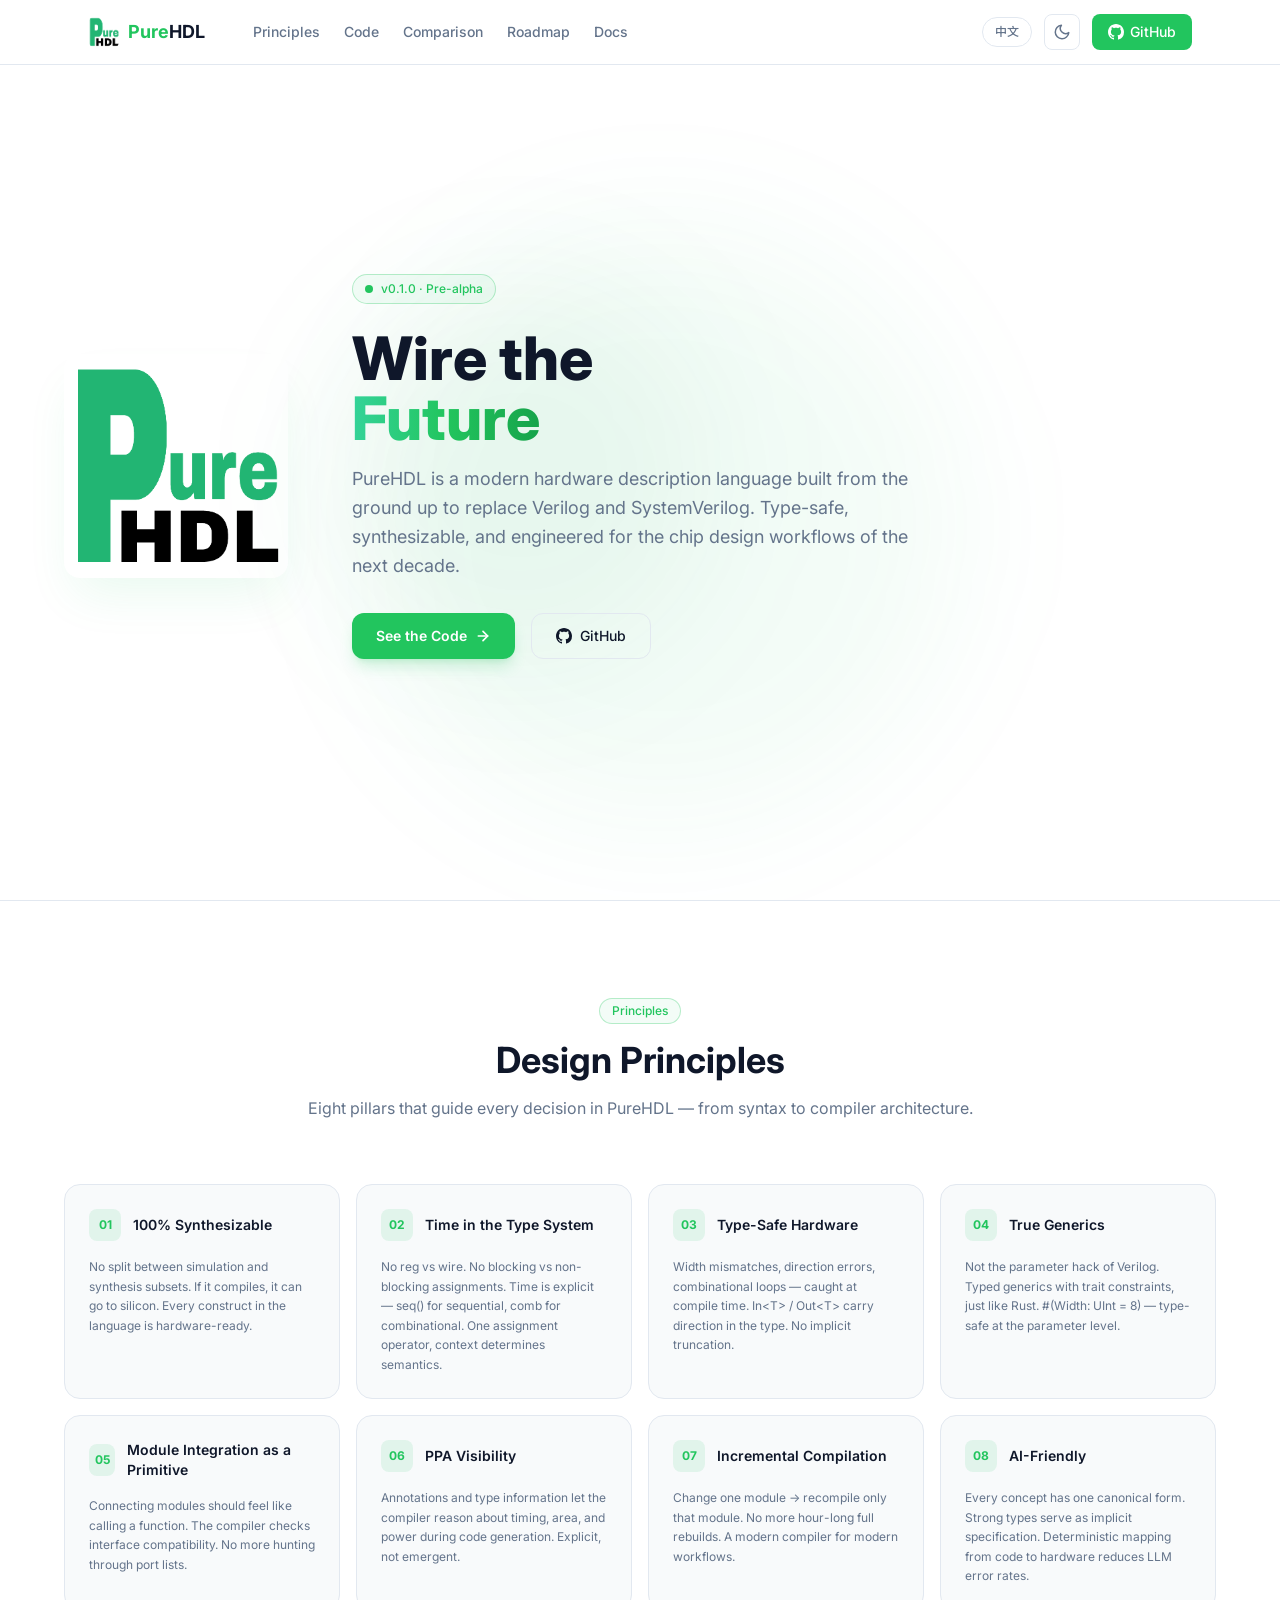
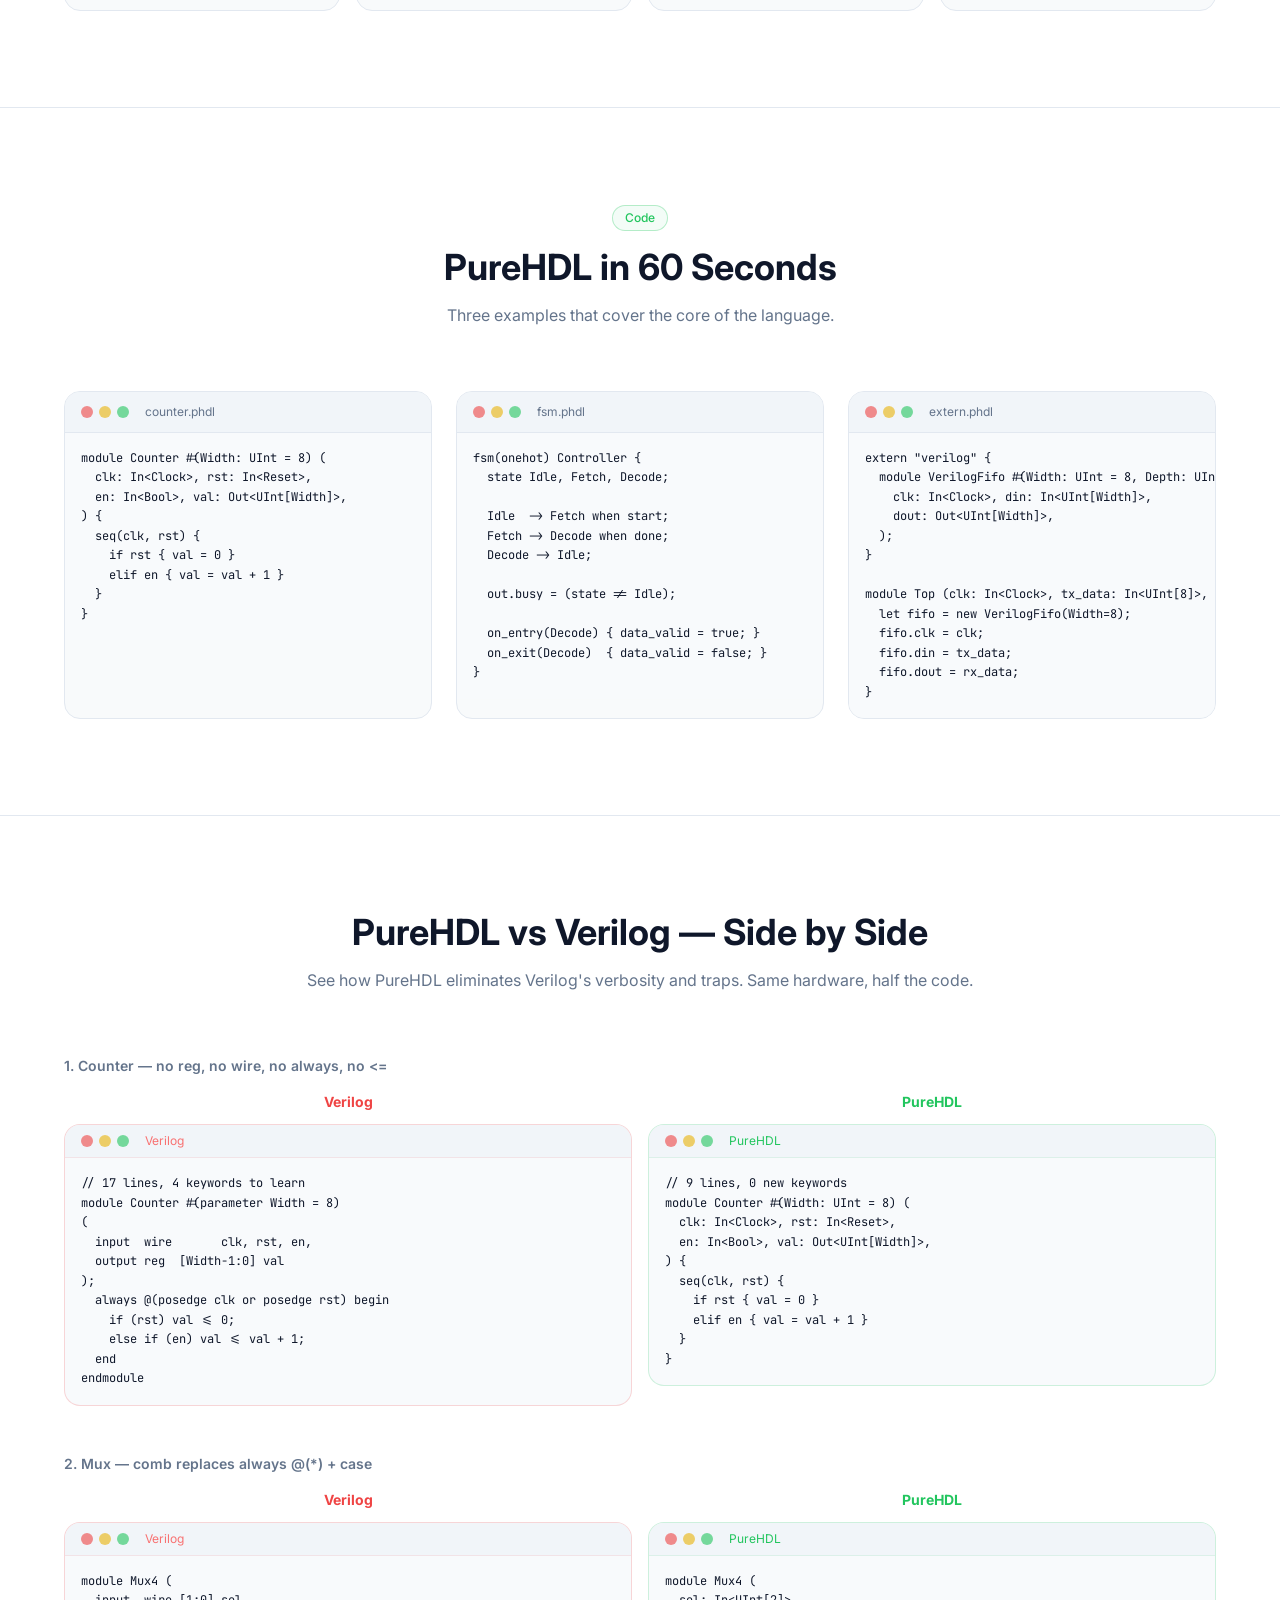
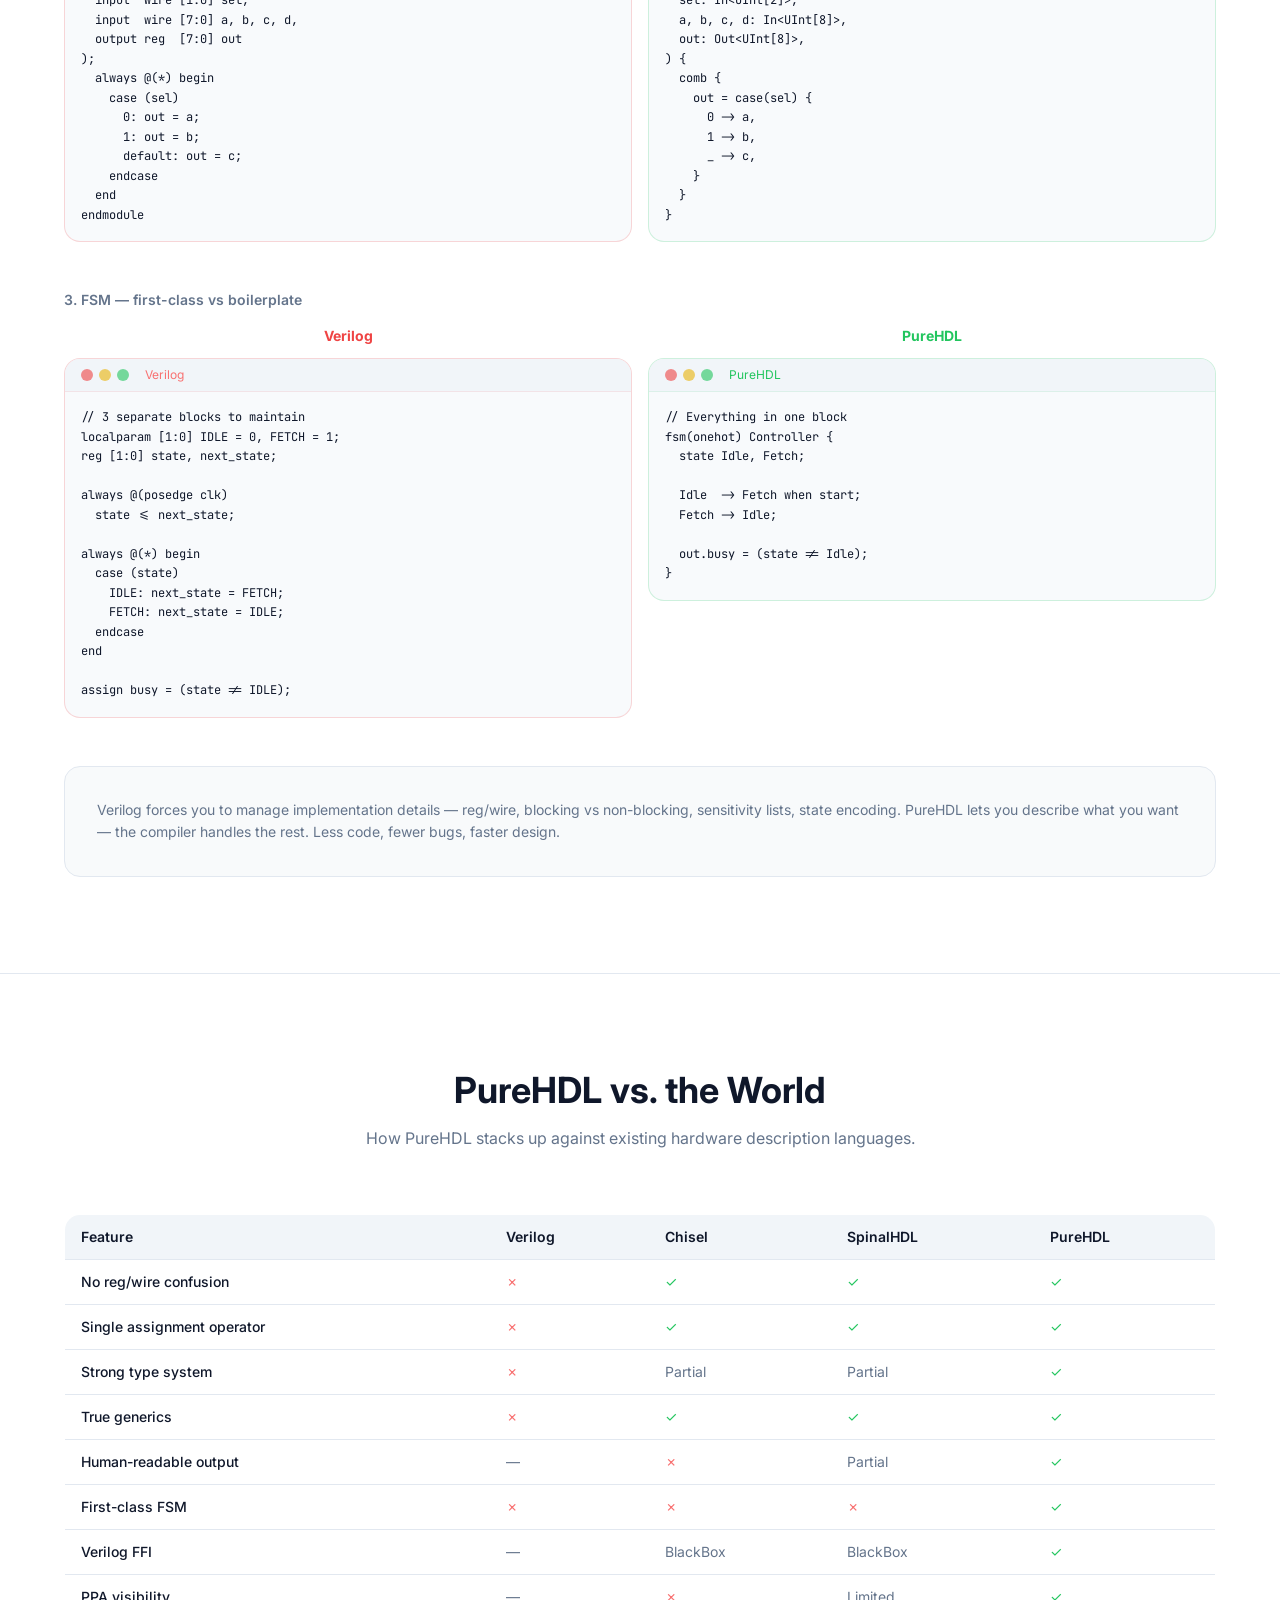
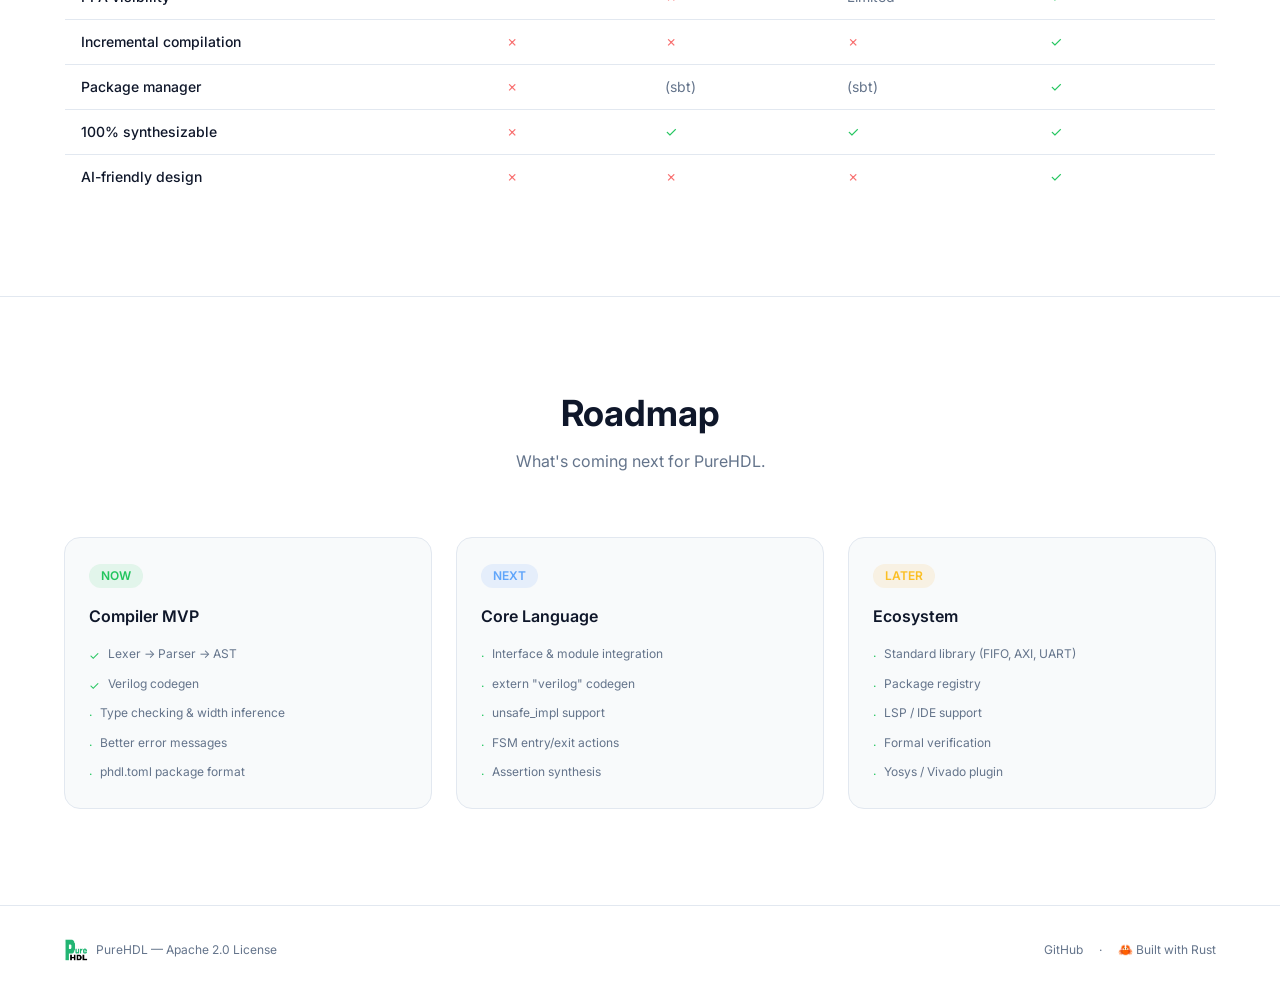
==== commit aae1445f: "Add documentation pages: language spec, reference, design docs - /en/docs/ - Documentation hub - /en" ====
--- a/index.html
+++ b/index.html
@@ -2,7 +2,7 @@
 *,:before,:after{--tw-border-spacing-x: 0;--tw-border-spacing-y: 0;--tw-translate-x: 0;--tw-translate-y: 0;--tw-rotate: 0;--tw-skew-x: 0;--tw-skew-y: 0;--tw-scale-x: 1;--tw-scale-y: 1;--tw-pan-x: ;--tw-pan-y: ;--tw-pinch-zoom: ;--tw-scroll-snap-strictness: proximity;--tw-gradient-from-position: ;--tw-gradient-via-position: ;--tw-gradient-to-position: ;--tw-ordinal: ;--tw-slashed-zero: ;--tw-numeric-figure: ;--tw-numeric-spacing: ;--tw-numeric-fraction: ;--tw-ring-inset: ;--tw-ring-offset-width: 0px;--tw-ring-offset-color: #fff;--tw-ring-color: rgb(59 130 246 / .5);--tw-ring-offset-shadow: 0 0 #0000;--tw-ring-shadow: 0 0 #0000;--tw-shadow: 0 0 #0000;--tw-shadow-colored: 0 0 #0000;--tw-blur: ;--tw-brightness: ;--tw-contrast: ;--tw-grayscale: ;--tw-hue-rotate: ;--tw-invert: ;--tw-saturate: ;--tw-sepia: ;--tw-drop-shadow: ;--tw-backdrop-blur: ;--tw-backdrop-brightness: ;--tw-backdrop-contrast: ;--tw-backdrop-grayscale: ;--tw-backdrop-hue-rotate: ;--tw-backdrop-invert: ;--tw-backdrop-opacity: ;--tw-backdrop-saturate: ;--tw-backdrop-sepia: ;--tw-contain-size: ;--tw-contain-layout: ;--tw-contain-paint: ;--tw-contain-style: }::backdrop{--tw-border-spacing-x: 0;--tw-border-spacing-y: 0;--tw-translate-x: 0;--tw-translate-y: 0;--tw-rotate: 0;--tw-skew-x: 0;--tw-skew-y: 0;--tw-scale-x: 1;--tw-scale-y: 1;--tw-pan-x: ;--tw-pan-y: ;--tw-pinch-zoom: ;--tw-scroll-snap-strictness: proximity;--tw-gradient-from-position: ;--tw-gradient-via-position: ;--tw-gradient-to-position: ;--tw-ordinal: ;--tw-slashed-zero: ;--tw-numeric-figure: ;--tw-numeric-spacing: ;--tw-numeric-fraction: ;--tw-ring-inset: ;--tw-ring-offset-width: 0px;--tw-ring-offset-color: #fff;--tw-ring-color: rgb(59 130 246 / .5);--tw-ring-offset-shadow: 0 0 #0000;--tw-ring-shadow: 0 0 #0000;--tw-shadow: 0 0 #0000;--tw-shadow-colored: 0 0 #0000;--tw-blur: ;--tw-brightness: ;--tw-contrast: ;--tw-grayscale: ;--tw-hue-rotate: ;--tw-invert: ;--tw-saturate: ;--tw-sepia: ;--tw-drop-shadow: ;--tw-backdrop-blur: ;--tw-backdrop-brightness: ;--tw-backdrop-contrast: ;--tw-backdrop-grayscale: ;--tw-backdrop-hue-rotate: ;--tw-backdrop-invert: ;--tw-backdrop-opacity: ;--tw-backdrop-saturate: ;--tw-backdrop-sepia: ;--tw-contain-size: ;--tw-contain-layout: ;--tw-contain-paint: ;--tw-contain-style: }*,:before,:after{box-sizing:border-box;border-width:0;border-style:solid;border-color:#e5e7eb}:before,:after{--tw-content: ""}html,:host{line-height:1.5;-webkit-text-size-adjust:100%;-moz-tab-size:4;-o-tab-size:4;tab-size:4;font-family:Inter,Noto Sans SC,system-ui,-apple-system,sans-serif;font-feature-settings:normal;font-variation-settings:normal;-webkit-tap-highlight-color:transparent}body{margin:0;line-height:inherit}hr{height:0;color:inherit;border-top-width:1px}abbr:where([title]){-webkit-text-decoration:underline dotted;text-decoration:underline dotted}h1,h2,h3,h4,h5,h6{font-size:inherit;font-weight:inherit}a{color:inherit;text-decoration:inherit}b,strong{font-weight:bolder}code,kbd,samp,pre{font-family:JetBrains Mono,Fira Code,monospace;font-feature-settings:normal;font-variation-settings:normal;font-size:1em}small{font-size:80%}sub,sup{font-size:75%;line-height:0;position:relative;vertical-align:baseline}sub{bottom:-.25em}sup{top:-.5em}table{text-indent:0;border-color:inherit;border-collapse:collapse}button,input,optgroup,select,textarea{font-family:inherit;font-feature-settings:inherit;font-variation-settings:inherit;font-size:100%;font-weight:inherit;line-height:inherit;letter-spacing:inherit;color:inherit;margin:0;padding:0}button,select{text-transform:none}button,input:where([type=button]),input:where([type=reset]),input:where([type=submit]){-webkit-appearance:button;background-color:transparent;background-image:none}:-moz-focusring{outline:auto}:-moz-ui-invalid{box-shadow:none}progress{vertical-align:baseline}::-webkit-inner-spin-button,::-webkit-outer-spin-button{height:auto}[type=search]{-webkit-appearance:textfield;outline-offset:-2px}::-webkit-search-decoration{-webkit-appearance:none}::-webkit-file-upload-button{-webkit-appearance:button;font:inherit}summary{display:list-item}blockquote,dl,dd,h1,h2,h3,h4,h5,h6,hr,figure,p,pre{margin:0}fieldset{margin:0;padding:0}legend{padding:0}ol,ul,menu{list-style:none;margin:0;padding:0}dialog{padding:0}textarea{resize:vertical}input::-moz-placeholder,textarea::-moz-placeholder{opacity:1;color:#9ca3af}input::placeholder,textarea::placeholder{opacity:1;color:#9ca3af}button,[role=button]{cursor:pointer}:disabled{cursor:default}img,svg,video,canvas,audio,iframe,embed,object{display:block;vertical-align:middle}img,video{max-width:100%;height:auto}[hidden]:where(:not([hidden=until-found])){display:none}:root{--bg-primary: #ffffff;--bg-secondary: #f8fafb;--bg-tertiary: #f1f5f9;--border: #e2e8f0;--text-primary: #0f172a;--text-secondary: #64748b;--code-bg: #f8fafc}.dark{--bg-primary: #0a0a0a;--bg-secondary: #12121a;--bg-tertiary: #1a1a2e;--border: #2a2a3e;--text-primary: #e2e2f0;--text-secondary: #8888aa;--code-bg: #0d0d0f}*,*:before,*:after{transition-property:background-color,border-color,color;transition-duration:.2s;transition-timing-function:ease}html{scroll-behavior:smooth}.container{width:100%}@media(min-width:640px){.container{max-width:640px}}@media(min-width:768px){.container{max-width:768px}}@media(min-width:1024px){.container{max-width:1024px}}@media(min-width:1280px){.container{max-width:1280px}}@media(min-width:1536px){.container{max-width:1536px}}.pointer-events-none{pointer-events:none}.fixed{position:fixed}.absolute{position:absolute}.relative{position:relative}.bottom-1\/4{bottom:25%}.left-1\/4{left:25%}.right-1\/4{right:25%}.top-0{top:0}.top-1\/4{top:25%}.z-50{z-index:50}.mx-auto{margin-left:auto;margin-right:auto}.mb-12{margin-bottom:3rem}.mb-16{margin-bottom:4rem}.mb-3{margin-bottom:.75rem}.mb-4{margin-bottom:1rem}.mb-6{margin-bottom:1.5rem}.mb-8{margin-bottom:2rem}.ml-2{margin-left:.5rem}.ml-6{margin-left:1.5rem}.ml-auto{margin-left:auto}.mt-0\.5{margin-top:.125rem}.mt-12{margin-top:3rem}.block{display:block}.inline-block{display:inline-block}.flex{display:flex}.inline-flex{display:inline-flex}.table{display:table}.grid{display:grid}.hidden{display:none}.h-16{height:4rem}.h-2{height:.5rem}.h-3{height:.75rem}.h-48{height:12rem}.h-6{height:1.5rem}.h-8{height:2rem}.h-9{height:2.25rem}.h-\[400px\]{height:400px}.h-\[600px\]{height:600px}.min-h-screen{min-height:100vh}.w-2{width:.5rem}.w-3{width:.75rem}.w-48{width:12rem}.w-6{width:1.5rem}.w-8{width:2rem}.w-9{width:2.25rem}.w-\[400px\]{width:400px}.w-\[600px\]{width:600px}.w-full{width:100%}.max-w-2xl{max-width:42rem}.max-w-6xl{max-width:72rem}.max-w-xl{max-width:36rem}.shrink-0{flex-shrink:0}@keyframes pulse{50%{opacity:.5}}.animate-pulse{animation:pulse 2s cubic-bezier(.4,0,.6,1) infinite}.cursor-pointer{cursor:pointer}.flex-col{flex-direction:column}.flex-wrap{flex-wrap:wrap}.items-start{align-items:flex-start}.items-center{align-items:center}.justify-center{justify-content:center}.justify-between{justify-content:space-between}.gap-1\.5{gap:.375rem}.gap-12{gap:3rem}.gap-2{gap:.5rem}.gap-3{gap:.75rem}.gap-4{gap:1rem}.gap-6{gap:1.5rem}.space-y-2>:not([hidden])~:not([hidden]){--tw-space-y-reverse: 0;margin-top:calc(.5rem * calc(1 - var(--tw-space-y-reverse)));margin-bottom:calc(.5rem * var(--tw-space-y-reverse))}.overflow-hidden{overflow:hidden}.overflow-x-auto{overflow-x:auto}.whitespace-nowrap{white-space:nowrap}.rounded{border-radius:.25rem}.rounded-2xl{border-radius:1rem}.rounded-full{border-radius:9999px}.rounded-lg{border-radius:.5rem}.rounded-xl{border-radius:.75rem}.border{border-width:1px}.border-b{border-bottom-width:1px}.border-t{border-top-width:1px}.border-\[var\(--border\)\]{border-color:var(--border)}.border-phdl-500\/10{border-color:#22c55e1a}.border-phdl-500\/20{border-color:#22c55e33}.border-phdl-500\/30{border-color:#22c55e4d}.border-red-500\/10{border-color:#ef44441a}.border-red-500\/20{border-color:#ef444433}.bg-\[var\(--bg-primary\)\]{background-color:var(--bg-primary)}.bg-\[var\(--bg-secondary\)\]{background-color:var(--bg-secondary)}.bg-\[var\(--bg-tertiary\)\]{background-color:var(--bg-tertiary)}.bg-\[var\(--code-bg\)\]{background-color:var(--code-bg)}.bg-amber-500\/10{background-color:#f59e0b1a}.bg-blue-500\/10{background-color:#3b82f61a}.bg-green-500\/60{background-color:#22c55e99}.bg-phdl-500{--tw-bg-opacity: 1;background-color:rgb(34 197 94 / var(--tw-bg-opacity, 1))}.bg-phdl-500\/10{background-color:#22c55e1a}.bg-phdl-500\/5{background-color:#22c55e0d}.bg-phdl-600\/5{background-color:#16a34a0d}.bg-red-500\/60{background-color:#ef444499}.bg-yellow-500\/60{background-color:#eab30899}.bg-gradient-to-r{background-image:linear-gradient(to right,var(--tw-gradient-stops))}.from-phdl-400{--tw-gradient-from: #34d399 var(--tw-gradient-from-position);--tw-gradient-to: rgb(52 211 153 / 0) var(--tw-gradient-to-position);--tw-gradient-stops: var(--tw-gradient-from), var(--tw-gradient-to)}.via-phdl-500{--tw-gradient-to: rgb(34 197 94 / 0) var(--tw-gradient-to-position);--tw-gradient-stops: var(--tw-gradient-from), #22c55e var(--tw-gradient-via-position), var(--tw-gradient-to)}.to-phdl-600{--tw-gradient-to: #16a34a var(--tw-gradient-to-position)}.bg-clip-text{-webkit-background-clip:text;background-clip:text}.p-4{padding:1rem}.p-6{padding:1.5rem}.p-8{padding:2rem}.px-3{padding-left:.75rem;padding-right:.75rem}.px-4{padding-left:1rem;padding-right:1rem}.px-6{padding-left:1.5rem;padding-right:1.5rem}.py-1{padding-top:.25rem;padding-bottom:.25rem}.py-1\.5{padding-top:.375rem;padding-bottom:.375rem}.py-2{padding-top:.5rem;padding-bottom:.5rem}.py-24{padding-top:6rem;padding-bottom:6rem}.py-3{padding-top:.75rem;padding-bottom:.75rem}.py-8{padding-top:2rem;padding-bottom:2rem}.pb-16{padding-bottom:4rem}.pt-24{padding-top:6rem}.text-left{text-align:left}.text-center{text-align:center}.font-mono{font-family:JetBrains Mono,Fira Code,monospace}.font-sans{font-family:Inter,Noto Sans SC,system-ui,-apple-system,sans-serif}.text-3xl{font-size:1.875rem;line-height:2.25rem}.text-4xl{font-size:2.25rem;line-height:2.5rem}.text-lg{font-size:1.125rem;line-height:1.75rem}.text-sm{font-size:.875rem;line-height:1.25rem}.text-xs{font-size:.75rem;line-height:1rem}.font-bold{font-weight:700}.font-extrabold{font-weight:800}.font-medium{font-weight:500}.font-semibold{font-weight:600}.leading-relaxed{line-height:1.625}.leading-tight{line-height:1.25}.text-\[var\(--text-primary\)\]{color:var(--text-primary)}.text-\[var\(--text-secondary\)\]{color:var(--text-secondary)}.text-amber-400{--tw-text-opacity: 1;color:rgb(251 191 36 / var(--tw-text-opacity, 1))}.text-blue-400{--tw-text-opacity: 1;color:rgb(96 165 250 / var(--tw-text-opacity, 1))}.text-phdl-500{--tw-text-opacity: 1;color:rgb(34 197 94 / var(--tw-text-opacity, 1))}.text-red-400{--tw-text-opacity: 1;color:rgb(248 113 113 / var(--tw-text-opacity, 1))}.text-red-500{--tw-text-opacity: 1;color:rgb(239 68 68 / var(--tw-text-opacity, 1))}.text-transparent{color:transparent}.text-white{--tw-text-opacity: 1;color:rgb(255 255 255 / var(--tw-text-opacity, 1))}.no-underline{text-decoration-line:none}.antialiased{-webkit-font-smoothing:antialiased;-moz-osx-font-smoothing:grayscale}.shadow-2xl{--tw-shadow: 0 25px 50px -12px rgb(0 0 0 / .25);--tw-shadow-colored: 0 25px 50px -12px var(--tw-shadow-color);box-shadow:var(--tw-ring-offset-shadow, 0 0 #0000),var(--tw-ring-shadow, 0 0 #0000),var(--tw-shadow)}.shadow-lg{--tw-shadow: 0 10px 15px -3px rgb(0 0 0 / .1), 0 4px 6px -4px rgb(0 0 0 / .1);--tw-shadow-colored: 0 10px 15px -3px var(--tw-shadow-color), 0 4px 6px -4px var(--tw-shadow-color);box-shadow:var(--tw-ring-offset-shadow, 0 0 #0000),var(--tw-ring-shadow, 0 0 #0000),var(--tw-shadow)}.shadow-phdl-500\/10{--tw-shadow-color: rgb(34 197 94 / .1);--tw-shadow: var(--tw-shadow-colored)}.shadow-phdl-500\/20{--tw-shadow-color: rgb(34 197 94 / .2);--tw-shadow: var(--tw-shadow-colored)}.blur{--tw-blur: blur(8px);filter:var(--tw-blur) var(--tw-brightness) var(--tw-contrast) var(--tw-grayscale) var(--tw-hue-rotate) var(--tw-invert) var(--tw-saturate) var(--tw-sepia) var(--tw-drop-shadow)}.blur-3xl{--tw-blur: blur(64px);filter:var(--tw-blur) var(--tw-brightness) var(--tw-contrast) var(--tw-grayscale) var(--tw-hue-rotate) var(--tw-invert) var(--tw-saturate) var(--tw-sepia) var(--tw-drop-shadow)}.filter{filter:var(--tw-blur) var(--tw-brightness) var(--tw-contrast) var(--tw-grayscale) var(--tw-hue-rotate) var(--tw-invert) var(--tw-saturate) var(--tw-sepia) var(--tw-drop-shadow)}.backdrop-blur-xl{--tw-backdrop-blur: blur(24px);backdrop-filter:var(--tw-backdrop-blur) var(--tw-backdrop-brightness) var(--tw-backdrop-contrast) var(--tw-backdrop-grayscale) var(--tw-backdrop-hue-rotate) var(--tw-backdrop-invert) var(--tw-backdrop-opacity) var(--tw-backdrop-saturate) var(--tw-backdrop-sepia)}.backdrop-filter{backdrop-filter:var(--tw-backdrop-blur) var(--tw-backdrop-brightness) var(--tw-backdrop-contrast) var(--tw-backdrop-grayscale) var(--tw-backdrop-hue-rotate) var(--tw-backdrop-invert) var(--tw-backdrop-opacity) var(--tw-backdrop-saturate) var(--tw-backdrop-sepia)}.transition{transition-property:color,background-color,border-color,text-decoration-color,fill,stroke,opacity,box-shadow,transform,filter,backdrop-filter;transition-timing-function:cubic-bezier(.4,0,.2,1);transition-duration:.15s}.transition-all{transition-property:all;transition-timing-function:cubic-bezier(.4,0,.2,1);transition-duration:.15s}.transition-colors{transition-property:color,background-color,border-color,text-decoration-color,fill,stroke;transition-timing-function:cubic-bezier(.4,0,.2,1);transition-duration:.15s}.duration-300{transition-duration:.3s}.last\:border-0:last-child{border-width:0px}.hover\:translate-y-\[-1px\]:hover{--tw-translate-y: -1px;transform:translate(var(--tw-translate-x),var(--tw-translate-y)) rotate(var(--tw-rotate)) skew(var(--tw-skew-x)) skewY(var(--tw-skew-y)) scaleX(var(--tw-scale-x)) scaleY(var(--tw-scale-y))}.hover\:border-phdl-500:hover{--tw-border-opacity: 1;border-color:rgb(34 197 94 / var(--tw-border-opacity, 1))}.hover\:border-phdl-500\/40:hover{border-color:#22c55e66}.hover\:bg-phdl-500\/\[0\.02\]:hover{background-color:#22c55e05}.hover\:bg-phdl-600:hover{--tw-bg-opacity: 1;background-color:rgb(22 163 74 / var(--tw-bg-opacity, 1))}.hover\:text-phdl-500:hover{--tw-text-opacity: 1;color:rgb(34 197 94 / var(--tw-text-opacity, 1))}.hover\:shadow-lg:hover{--tw-shadow: 0 10px 15px -3px rgb(0 0 0 / .1), 0 4px 6px -4px rgb(0 0 0 / .1);--tw-shadow-colored: 0 10px 15px -3px var(--tw-shadow-color), 0 4px 6px -4px var(--tw-shadow-color);box-shadow:var(--tw-ring-offset-shadow, 0 0 #0000),var(--tw-ring-shadow, 0 0 #0000),var(--tw-shadow)}.hover\:shadow-phdl-500\/5:hover{--tw-shadow-color: rgb(34 197 94 / .05);--tw-shadow: var(--tw-shadow-colored)}.dark\:block:is(.dark *){display:block}.dark\:hidden:is(.dark *){display:none}.dark\:bg-phdl-500\/10:is(.dark *){background-color:#22c55e1a}.dark\:bg-phdl-600\/10:is(.dark *){background-color:#16a34a1a}@media(min-width:640px){.sm\:inline{display:inline}.sm\:inline-flex{display:inline-flex}.sm\:grid-cols-2{grid-template-columns:repeat(2,minmax(0,1fr))}.sm\:flex-row{flex-direction:row}.sm\:px-6{padding-left:1.5rem;padding-right:1.5rem}.sm\:text-4xl{font-size:2.25rem;line-height:2.5rem}.sm\:text-5xl{font-size:3rem;line-height:1}}@media(min-width:768px){.md\:flex{display:flex}.md\:grid-cols-2{grid-template-columns:repeat(2,minmax(0,1fr))}.md\:grid-cols-3{grid-template-columns:repeat(3,minmax(0,1fr))}}@media(min-width:1024px){.lg\:h-56{height:14rem}.lg\:w-56{width:14rem}.lg\:grid-cols-4{grid-template-columns:repeat(4,minmax(0,1fr))}.lg\:flex-row{flex-direction:row}.lg\:gap-16{gap:4rem}.lg\:text-6xl{font-size:3.75rem;line-height:1}}
 
 </style></head> <body class="bg-[var(--bg-primary)] text-[var(--text-primary)] font-sans antialiased">   <nav class="fixed top-0 w-full z-50 bg-[var(--bg-primary)]/90 backdrop-blur-xl border-b border-[var(--border)]"> <div class="max-w-6xl mx-auto px-4 sm:px-6 h-16 flex items-center gap-6"> <a href="/" class="flex items-center gap-2 no-underline shrink-0"> <img src="/purehdl_logo.png" alt="PureHDL" class="w-8 h-8 rounded-lg"> <span class="font-bold text-lg text-[var(--text-primary)] hidden sm:inline"> <span class="text-phdl-500">Pure</span>HDL
-</span> </a> <div class="hidden md:flex items-center gap-6 ml-6"> <a href="#principles" class="text-sm text-[var(--text-secondary)] hover:text-phdl-500 no-underline font-medium transition-colors">Principles</a> <a href="#code" class="text-sm text-[var(--text-secondary)] hover:text-phdl-500 no-underline font-medium transition-colors">Code</a> <a href="#comparison" class="text-sm text-[var(--text-secondary)] hover:text-phdl-500 no-underline font-medium transition-colors">Comparison</a> <a href="#roadmap" class="text-sm text-[var(--text-secondary)] hover:text-phdl-500 no-underline font-medium transition-colors">Roadmap</a> </div> <div class="ml-auto flex items-center gap-3"> <a href="/zh/" class="px-3 py-1.5 text-xs font-medium rounded-full border border-[var(--border)]
+</span> </a> <div class="hidden md:flex items-center gap-6 ml-6"> <a href="#principles" class="text-sm text-[var(--text-secondary)] hover:text-phdl-500 no-underline font-medium transition-colors">Principles</a> <a href="#code" class="text-sm text-[var(--text-secondary)] hover:text-phdl-500 no-underline font-medium transition-colors">Code</a> <a href="#comparison" class="text-sm text-[var(--text-secondary)] hover:text-phdl-500 no-underline font-medium transition-colors">Comparison</a> <a href="#roadmap" class="text-sm text-[var(--text-secondary)] hover:text-phdl-500 no-underline font-medium transition-colors">Roadmap</a> <a href="/en/docs/" class="text-sm text-[var(--text-secondary)] hover:text-phdl-500 no-underline font-medium transition-colors">Docs</a> </div> <div class="ml-auto flex items-center gap-3"> <a href="/zh/" class="px-3 py-1.5 text-xs font-medium rounded-full border border-[var(--border)]
                  text-[var(--text-secondary)] hover:text-phdl-500 hover:border-phdl-500
                  no-underline transition-colors"> 中文 </a> <button id="themeToggle" class="w-9 h-9 flex items-center justify-center rounded-lg border border-[var(--border)]
                  text-[var(--text-secondary)] hover:text-phdl-500 hover:border-phdl-500
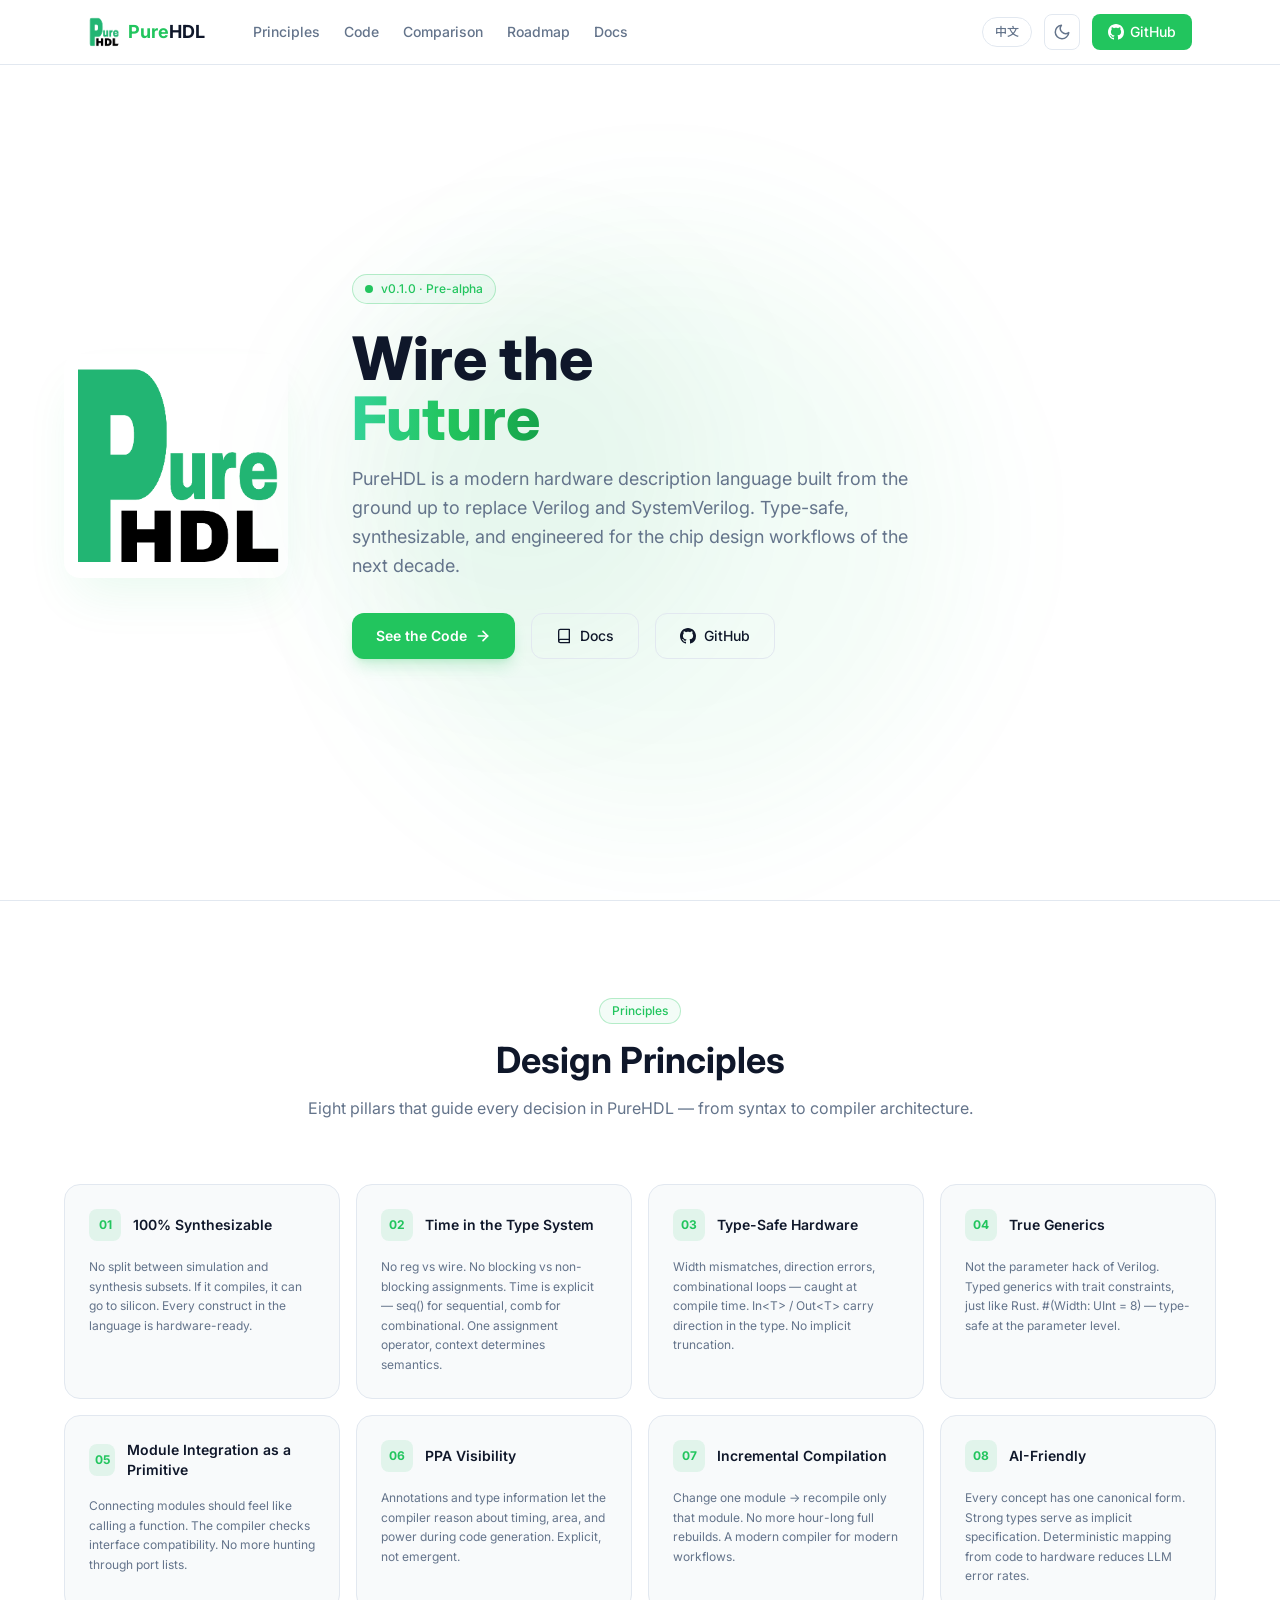
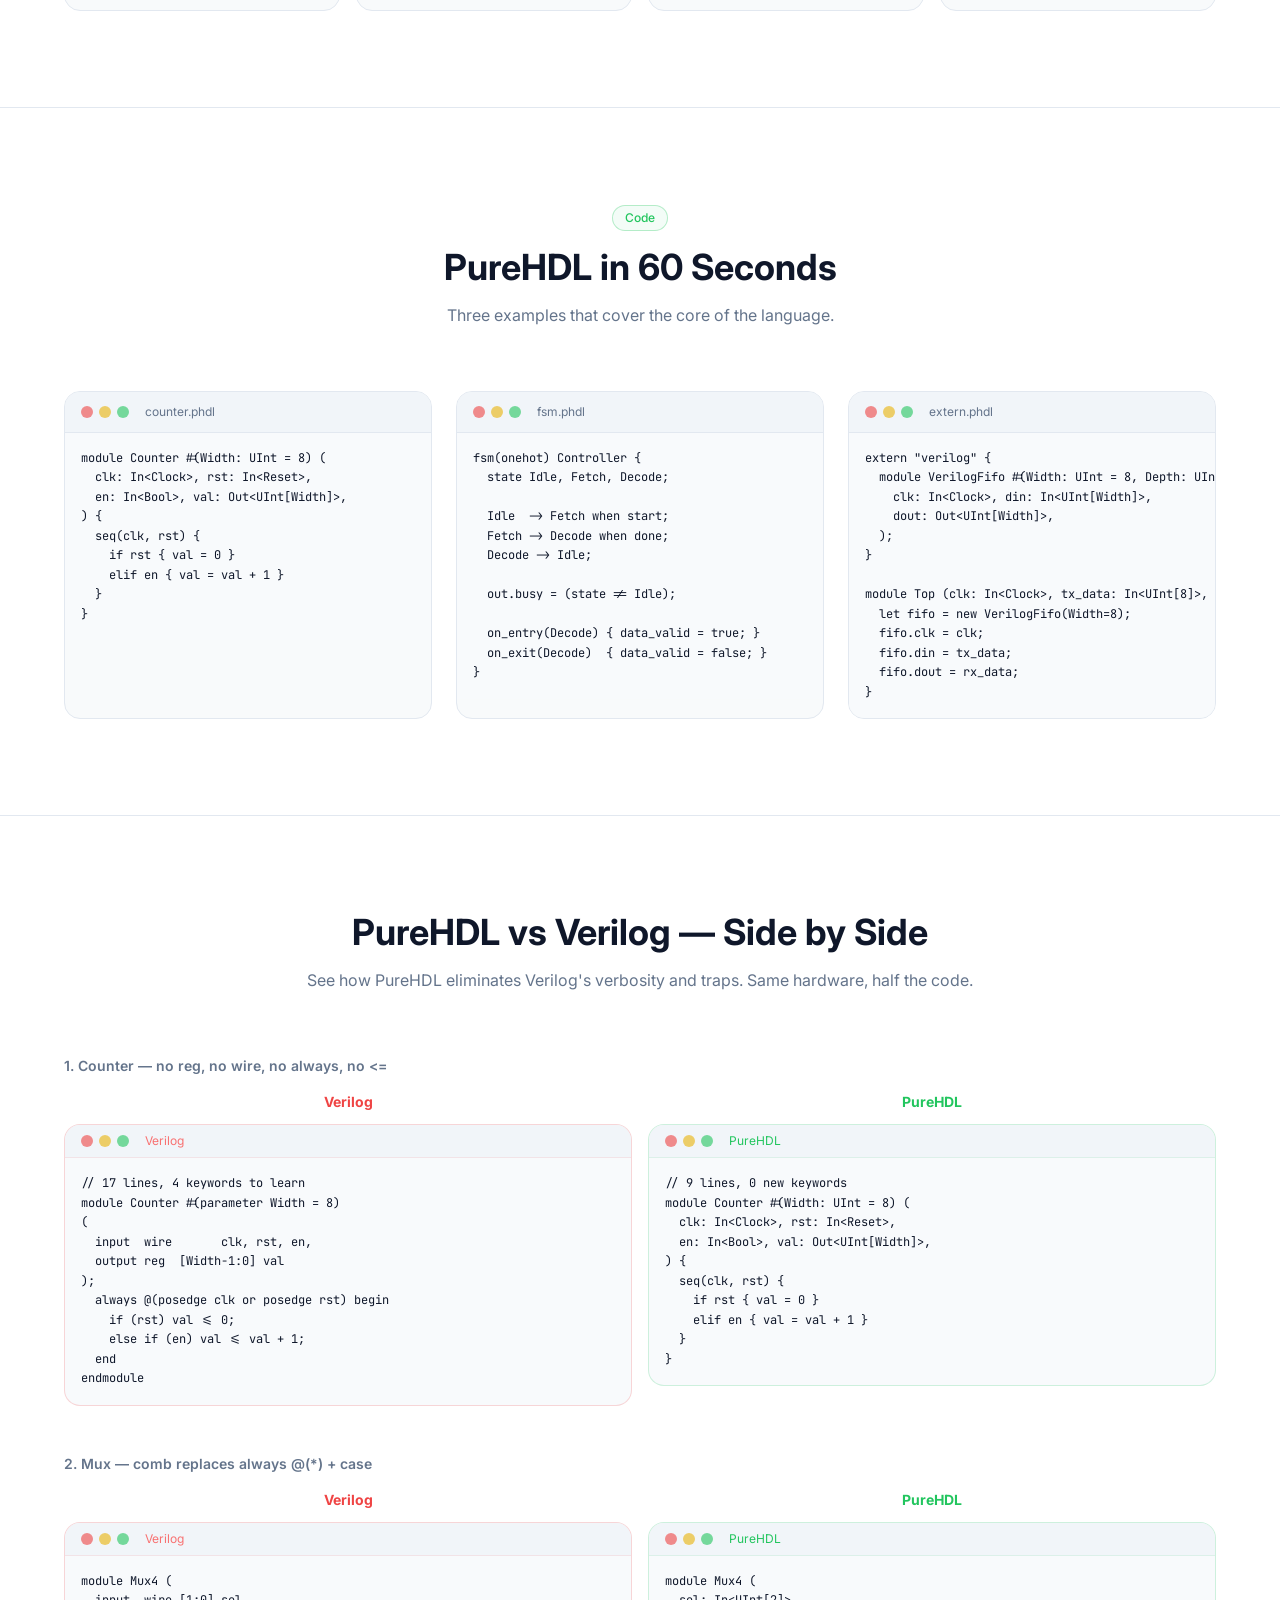
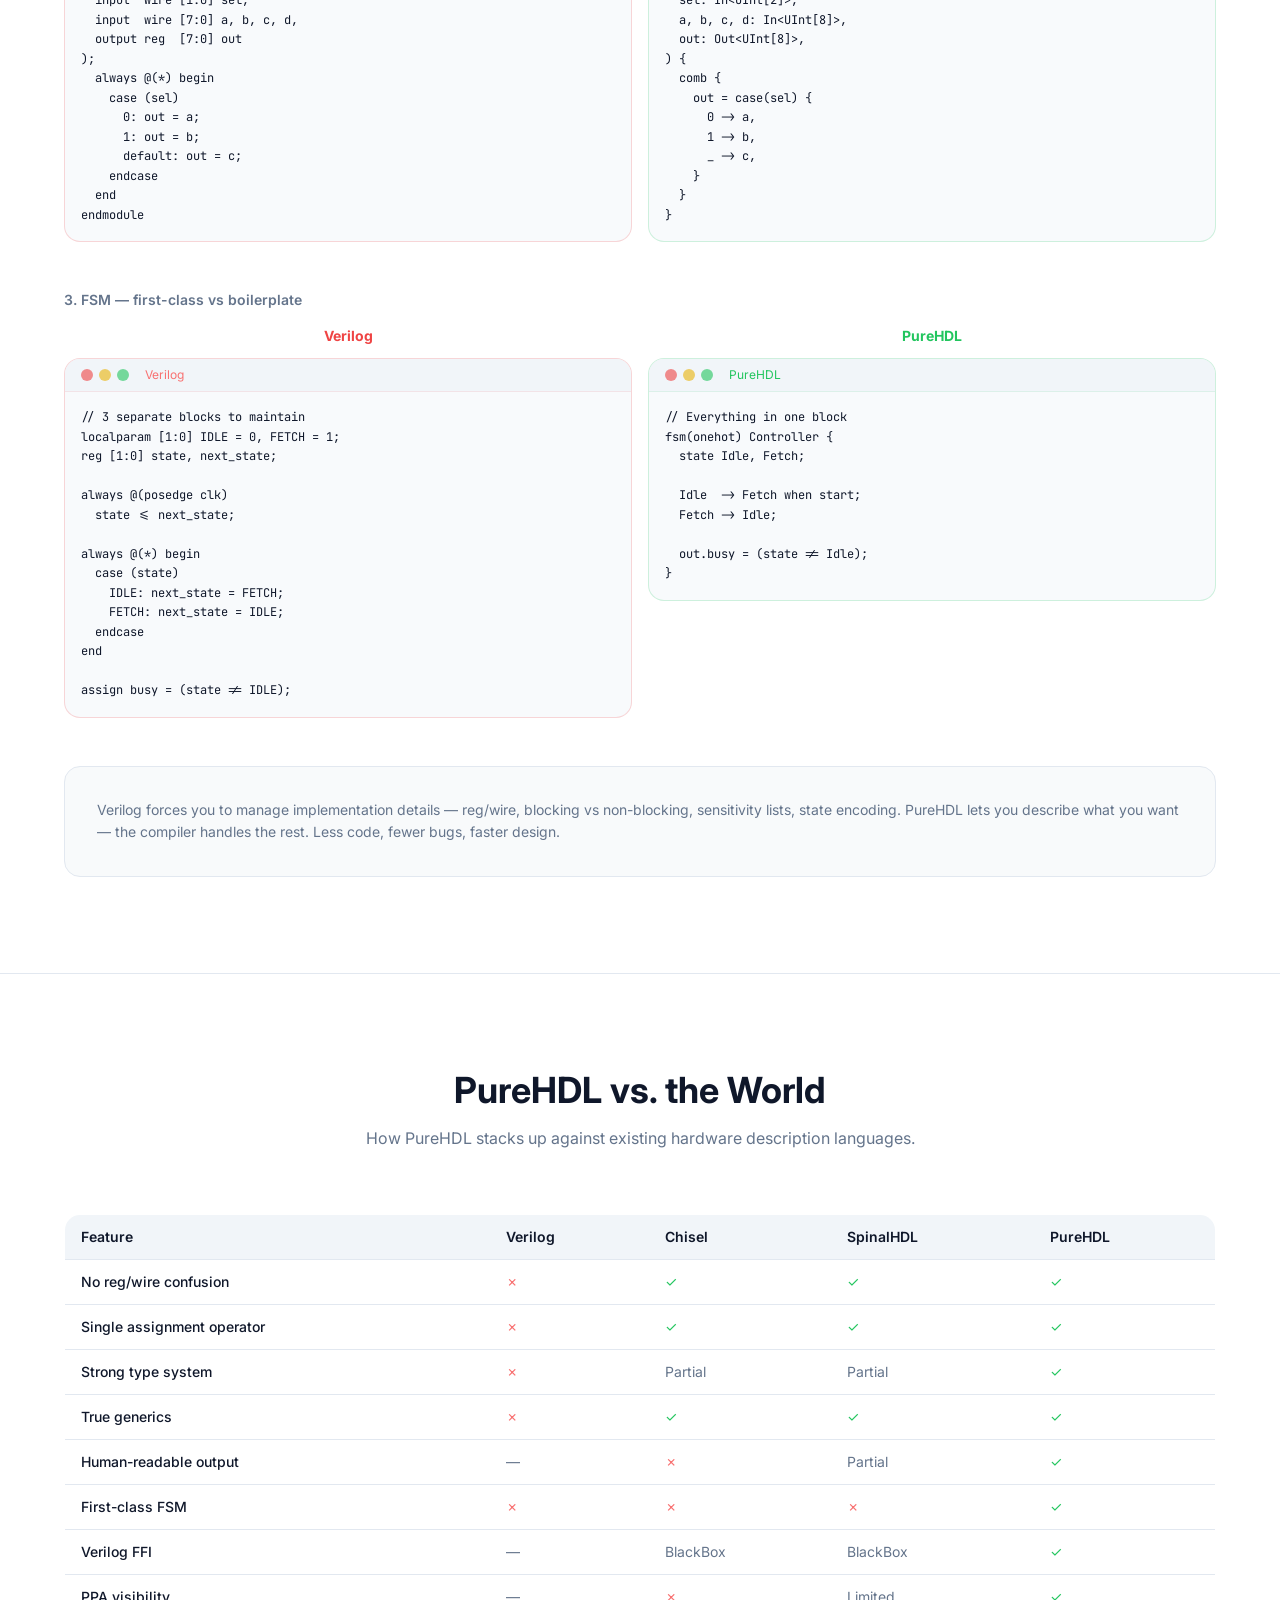
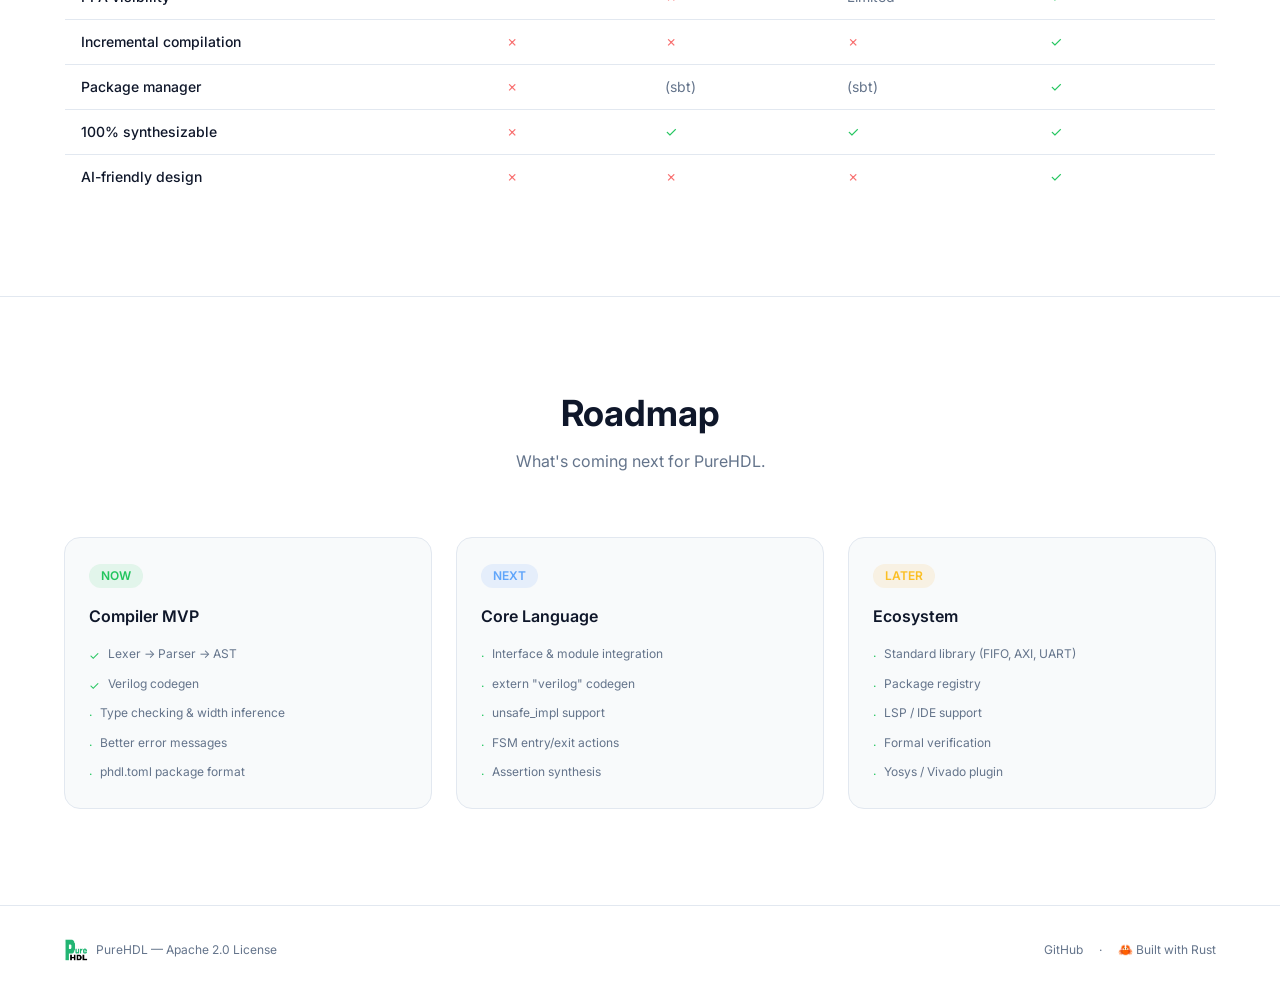
==== commit 6c27894d: "Add Docs button to hero section on all homepage variants" ====
--- a/index.html
+++ b/index.html
@@ -7,7 +7,9 @@
                  no-underline transition-colors"> 中文 </a> <button id="themeToggle" class="w-9 h-9 flex items-center justify-center rounded-lg border border-[var(--border)]
                  text-[var(--text-secondary)] hover:text-phdl-500 hover:border-phdl-500
                  cursor-pointer transition-colors" aria-label="Toggle theme"> <svg id="sunIcon" class="hidden dark:block" width="18" height="18" viewBox="0 0 24 24" fill="none" stroke="currentColor" stroke-width="2" stroke-linecap="round" stroke-linejoin="round"> <circle cx="12" cy="12" r="5"></circle><line x1="12" y1="1" x2="12" y2="3"></line><line x1="12" y1="21" x2="12" y2="23"></line><line x1="4.22" y1="4.22" x2="5.64" y2="5.64"></line><line x1="18.36" y1="18.36" x2="19.78" y2="19.78"></line><line x1="1" y1="12" x2="3" y2="12"></line><line x1="21" y1="12" x2="23" y2="12"></line><line x1="4.22" y1="19.78" x2="5.64" y2="18.36"></line><line x1="18.36" y1="5.64" x2="19.78" y2="4.22"></line> </svg> <svg id="moonIcon" class="block dark:hidden" width="18" height="18" viewBox="0 0 24 24" fill="none" stroke="currentColor" stroke-width="2" stroke-linecap="round" stroke-linejoin="round"> <path d="M21 12.79A9 9 0 1 1 11.21 3 7 7 0 0 0 21 12.79z"></path> </svg> </button> <a href="https://github.com/PureHDL" target="_blank" class="hidden sm:inline-flex items-center gap-1.5 px-4 py-2 text-sm font-medium
-                 rounded-lg bg-phdl-500 hover:bg-phdl-600 text-white no-underline transition-colors"> <svg width="16" height="16" viewBox="0 0 24 24" fill="currentColor"><path d="M12 0C5.37 0 0 5.37 0 12c0 5.31 3.435 9.795 8.205 11.385.6.105.825-.255.825-.57 0-.285-.015-1.23-.015-2.235-3.015.555-3.795-.735-4.035-1.41-.135-.345-.72-1.41-1.23-1.695-.42-.225-1.02-.78-.015-.795.945-.015 1.62.87 1.845 1.23 1.08 1.815 2.805 1.305 3.495.99.105-.78.42-1.305.765-1.605-2.67-.3-5.46-1.335-5.46-5.925 0-1.305.465-2.385 1.23-3.225-.12-.3-.54-1.53.12-3.18 0 0 1.005-.315 3.3 1.23.96-.27 1.98-.405 3-.405s2.04.135 3 .405c2.295-1.56 3.3-1.23 3.3-1.23.66 1.65.24 2.88.12 3.18.765.84 1.23 1.905 1.23 3.225 0 4.605-2.805 5.625-5.475 5.925.435.375.81 1.095.81 2.22 0 1.605-.015 2.895-.015 3.3 0 .315.225.69.825.57A12.02 12.02 0 0 0 24 12c0-6.63-5.37-12-12-12z"></path></svg> GitHub </a> </div> </div> </nav>  <section class="relative min-h-screen flex items-center pt-24 pb-16 px-4 sm:px-6 overflow-hidden"> <div class="absolute top-1/4 right-1/4 w-[600px] h-[600px] bg-phdl-500/5 dark:bg-phdl-500/10 rounded-full blur-3xl pointer-events-none"></div> <div class="absolute bottom-1/4 left-1/4 w-[400px] h-[400px] bg-phdl-600/5 dark:bg-phdl-600/10 rounded-full blur-3xl pointer-events-none"></div> <div class="max-w-6xl mx-auto w-full relative"> <div class="flex flex-col lg:flex-row items-center gap-12 lg:gap-16"> <div class="shrink-0"> <img src="/purehdl_logo.png" alt="PureHDL" class="w-48 h-48 lg:w-56 lg:h-56 rounded-2xl shadow-2xl shadow-phdl-500/10"> </div> <div> <div class="inline-flex items-center gap-2 px-3 py-1.5 rounded-full border border-phdl-500/30 bg-phdl-500/5 text-phdl-500 text-xs font-medium mb-6"> <span class="w-2 h-2 rounded-full bg-phdl-500 animate-pulse"></span> v0.1.0 · Pre-alpha </div> <h1 class="text-4xl sm:text-5xl lg:text-6xl font-extrabold leading-tight mb-4"> Wire the<br> <span class="bg-gradient-to-r from-phdl-400 via-phdl-500 to-phdl-600 bg-clip-text text-transparent"> Future </span> </h1> <p class="text-lg text-[var(--text-secondary)] leading-relaxed max-w-xl mb-8"> PureHDL is a modern hardware description language built from the ground up to replace Verilog and SystemVerilog. Type-safe, synthesizable, and engineered for the chip design workflows of the next decade. </p> <div class="flex flex-wrap gap-4"> <a href="#code" class="inline-flex items-center gap-2 px-6 py-3 rounded-xl bg-phdl-500 hover:bg-phdl-600 text-white font-semibold text-sm no-underline transition-all hover:translate-y-[-1px] shadow-lg shadow-phdl-500/20"> See the Code <svg width="16" height="16" viewBox="0 0 24 24" fill="none" stroke="currentColor" stroke-width="2.5" stroke-linecap="round" stroke-linejoin="round"><line x1="5" y1="12" x2="19" y2="12"></line><polyline points="12 5 19 12 12 19"></polyline></svg> </a> <a href="https://github.com/PureHDL" target="_blank" class="inline-flex items-center gap-2 px-6 py-3 rounded-xl border border-[var(--border)]
+                 rounded-lg bg-phdl-500 hover:bg-phdl-600 text-white no-underline transition-colors"> <svg width="16" height="16" viewBox="0 0 24 24" fill="currentColor"><path d="M12 0C5.37 0 0 5.37 0 12c0 5.31 3.435 9.795 8.205 11.385.6.105.825-.255.825-.57 0-.285-.015-1.23-.015-2.235-3.015.555-3.795-.735-4.035-1.41-.135-.345-.72-1.41-1.23-1.695-.42-.225-1.02-.78-.015-.795.945-.015 1.62.87 1.845 1.23 1.08 1.815 2.805 1.305 3.495.99.105-.78.42-1.305.765-1.605-2.67-.3-5.46-1.335-5.46-5.925 0-1.305.465-2.385 1.23-3.225-.12-.3-.54-1.53.12-3.18 0 0 1.005-.315 3.3 1.23.96-.27 1.98-.405 3-.405s2.04.135 3 .405c2.295-1.56 3.3-1.23 3.3-1.23.66 1.65.24 2.88.12 3.18.765.84 1.23 1.905 1.23 3.225 0 4.605-2.805 5.625-5.475 5.925.435.375.81 1.095.81 2.22 0 1.605-.015 2.895-.015 3.3 0 .315.225.69.825.57A12.02 12.02 0 0 0 24 12c0-6.63-5.37-12-12-12z"></path></svg> GitHub </a> </div> </div> </nav>  <section class="relative min-h-screen flex items-center pt-24 pb-16 px-4 sm:px-6 overflow-hidden"> <div class="absolute top-1/4 right-1/4 w-[600px] h-[600px] bg-phdl-500/5 dark:bg-phdl-500/10 rounded-full blur-3xl pointer-events-none"></div> <div class="absolute bottom-1/4 left-1/4 w-[400px] h-[400px] bg-phdl-600/5 dark:bg-phdl-600/10 rounded-full blur-3xl pointer-events-none"></div> <div class="max-w-6xl mx-auto w-full relative"> <div class="flex flex-col lg:flex-row items-center gap-12 lg:gap-16"> <div class="shrink-0"> <img src="/purehdl_logo.png" alt="PureHDL" class="w-48 h-48 lg:w-56 lg:h-56 rounded-2xl shadow-2xl shadow-phdl-500/10"> </div> <div> <div class="inline-flex items-center gap-2 px-3 py-1.5 rounded-full border border-phdl-500/30 bg-phdl-500/5 text-phdl-500 text-xs font-medium mb-6"> <span class="w-2 h-2 rounded-full bg-phdl-500 animate-pulse"></span> v0.1.0 · Pre-alpha </div> <h1 class="text-4xl sm:text-5xl lg:text-6xl font-extrabold leading-tight mb-4"> Wire the<br> <span class="bg-gradient-to-r from-phdl-400 via-phdl-500 to-phdl-600 bg-clip-text text-transparent"> Future </span> </h1> <p class="text-lg text-[var(--text-secondary)] leading-relaxed max-w-xl mb-8"> PureHDL is a modern hardware description language built from the ground up to replace Verilog and SystemVerilog. Type-safe, synthesizable, and engineered for the chip design workflows of the next decade. </p> <div class="flex flex-wrap gap-4"> <a href="#code" class="inline-flex items-center gap-2 px-6 py-3 rounded-xl bg-phdl-500 hover:bg-phdl-600 text-white font-semibold text-sm no-underline transition-all hover:translate-y-[-1px] shadow-lg shadow-phdl-500/20"> See the Code <svg width="16" height="16" viewBox="0 0 24 24" fill="none" stroke="currentColor" stroke-width="2.5" stroke-linecap="round" stroke-linejoin="round"><line x1="5" y1="12" x2="19" y2="12"></line><polyline points="12 5 19 12 12 19"></polyline></svg> </a> <a href="/en/docs/" class="inline-flex items-center gap-2 px-6 py-3 rounded-xl border border-[var(--border)]
+                     text-[var(--text-primary)] hover:border-phdl-500 hover:text-phdl-500
+                     font-medium text-sm no-underline transition-all hover:translate-y-[-1px]"> <svg width="16" height="16" viewBox="0 0 24 24" fill="none" stroke="currentColor" stroke-width="2" stroke-linecap="round" stroke-linejoin="round"><path d="M4 19.5A2.5 2.5 0 0 1 6.5 17H20"></path><path d="M6.5 2H20v20H6.5A2.5 2.5 0 0 1 4 19.5v-15A2.5 2.5 0 0 1 6.5 2z"></path></svg> Docs </a> <a href="https://github.com/PureHDL" target="_blank" class="inline-flex items-center gap-2 px-6 py-3 rounded-xl border border-[var(--border)]
                      text-[var(--text-primary)] hover:border-phdl-500 hover:text-phdl-500
                      font-medium text-sm no-underline transition-all hover:translate-y-[-1px]"> <svg width="16" height="16" viewBox="0 0 24 24" fill="currentColor"><path d="M12 0C5.37 0 0 5.37 0 12c0 5.31 3.435 9.795 8.205 11.385.6.105.825-.255.825-.57 0-.285-.015-1.23-.015-2.235-3.015.555-3.795-.735-4.035-1.41-.135-.345-.72-1.41-1.23-1.695-.42-.225-1.02-.78-.015-.795.945-.015 1.62.87 1.845 1.23 1.08 1.815 2.805 1.305 3.495.99.105-.78.42-1.305.765-1.605-2.67-.3-5.46-1.335-5.46-5.925 0-1.305.465-2.385 1.23-3.225-.12-.3-.54-1.53.12-3.18 0 0 1.005-.315 3.3 1.23.96-.27 1.98-.405 3-.405s2.04.135 3 .405c2.295-1.56 3.3-1.23 3.3-1.23.66 1.65.24 2.88.12 3.18.765.84 1.23 1.905 1.23 3.225 0 4.605-2.805 5.625-5.475 5.925.435.375.81 1.095.81 2.22 0 1.605-.015 2.895-.015 3.3 0 .315.225.69.825.57A12.02 12.02 0 0 0 24 12c0-6.63-5.37-12-12-12z"></path></svg> GitHub </a> </div> </div> </div> </div> </section>  <section id="principles" class="py-24 px-4 sm:px-6 border-t border-[var(--border)]"> <div class="max-w-6xl mx-auto"> <div class="text-center mb-16"> <span class="inline-block px-3 py-1 rounded-full border border-phdl-500/30 bg-phdl-500/5 text-phdl-500 text-xs font-medium mb-4">Principles</span> <h2 class="text-3xl sm:text-4xl font-bold mb-4">Design Principles</h2> <p class="text-[var(--text-secondary)] max-w-2xl mx-auto">Eight pillars that guide every decision in PureHDL — from syntax to compiler architecture.</p> </div> <div class="grid sm:grid-cols-2 lg:grid-cols-4 gap-4"> <div class="group p-6 rounded-2xl border border-[var(--border)] bg-[var(--bg-secondary)]
                       hover:border-phdl-500/40 hover:shadow-lg hover:shadow-phdl-500/5
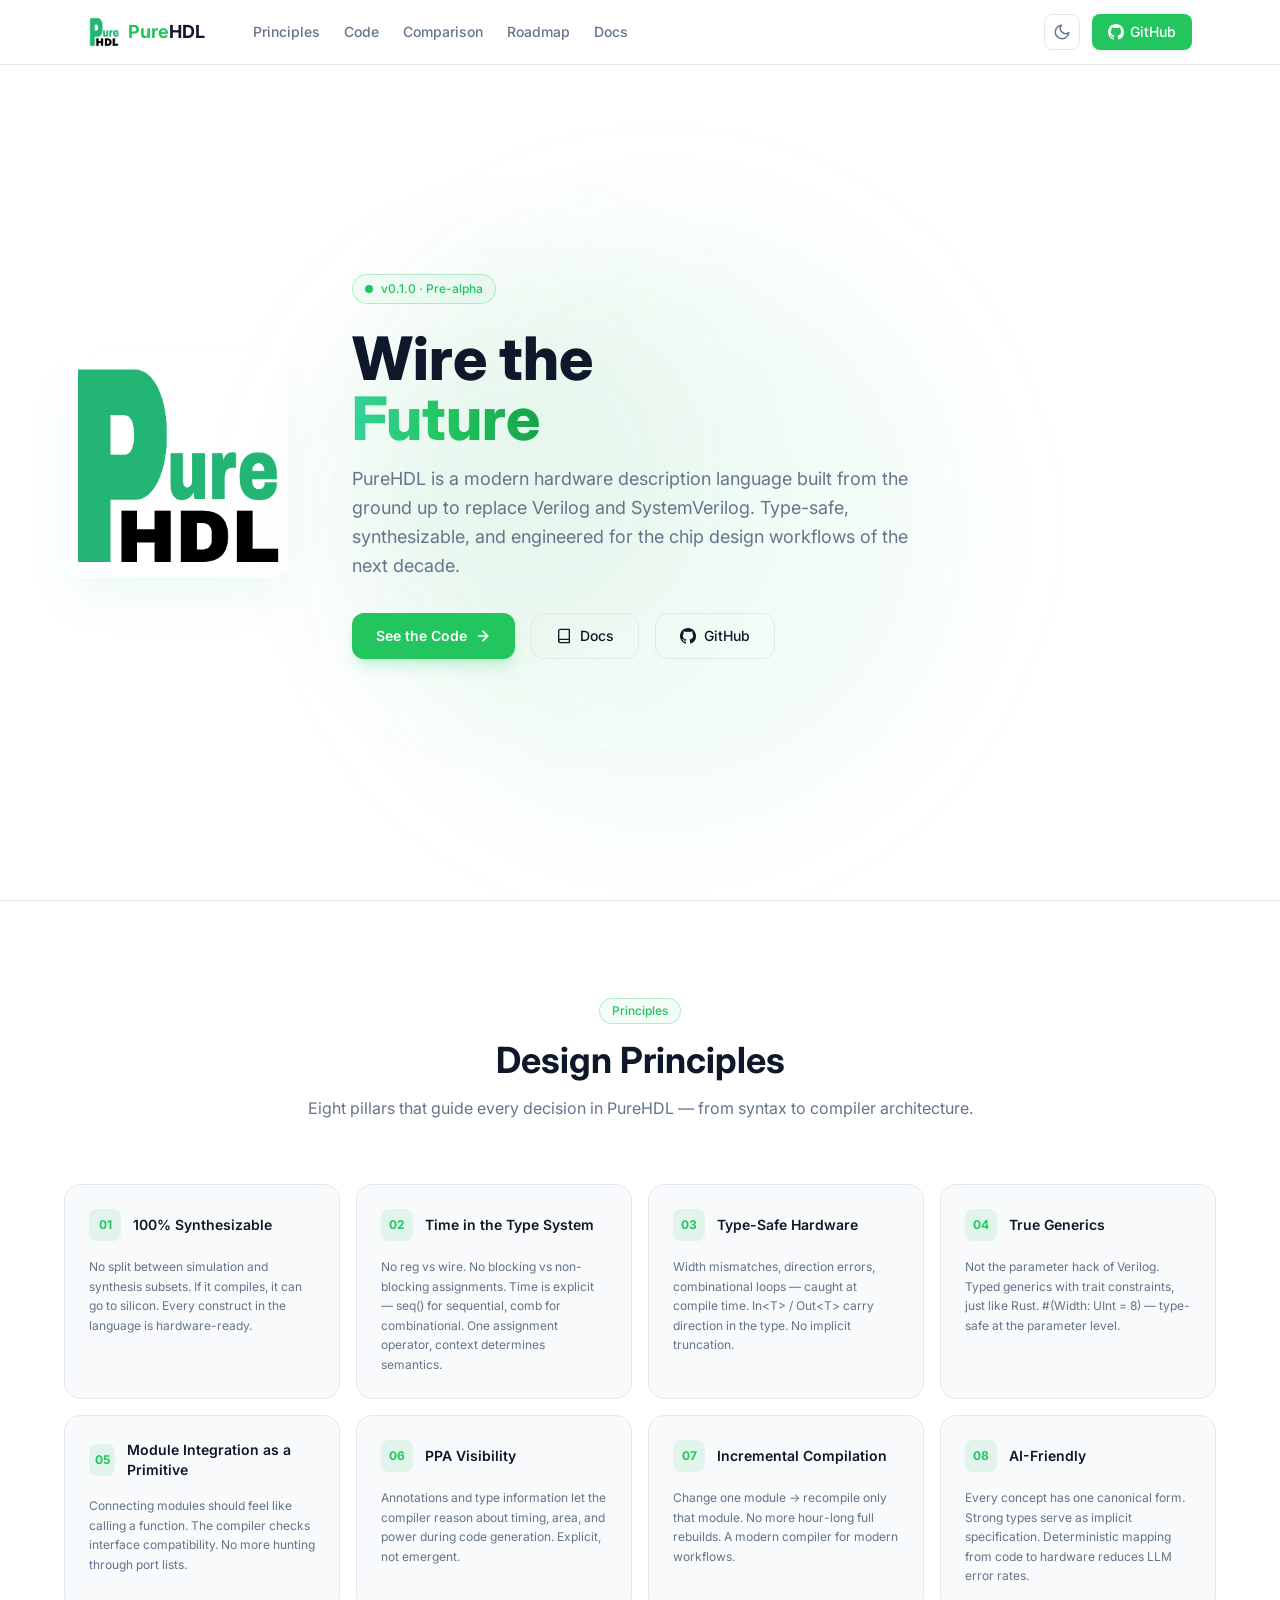
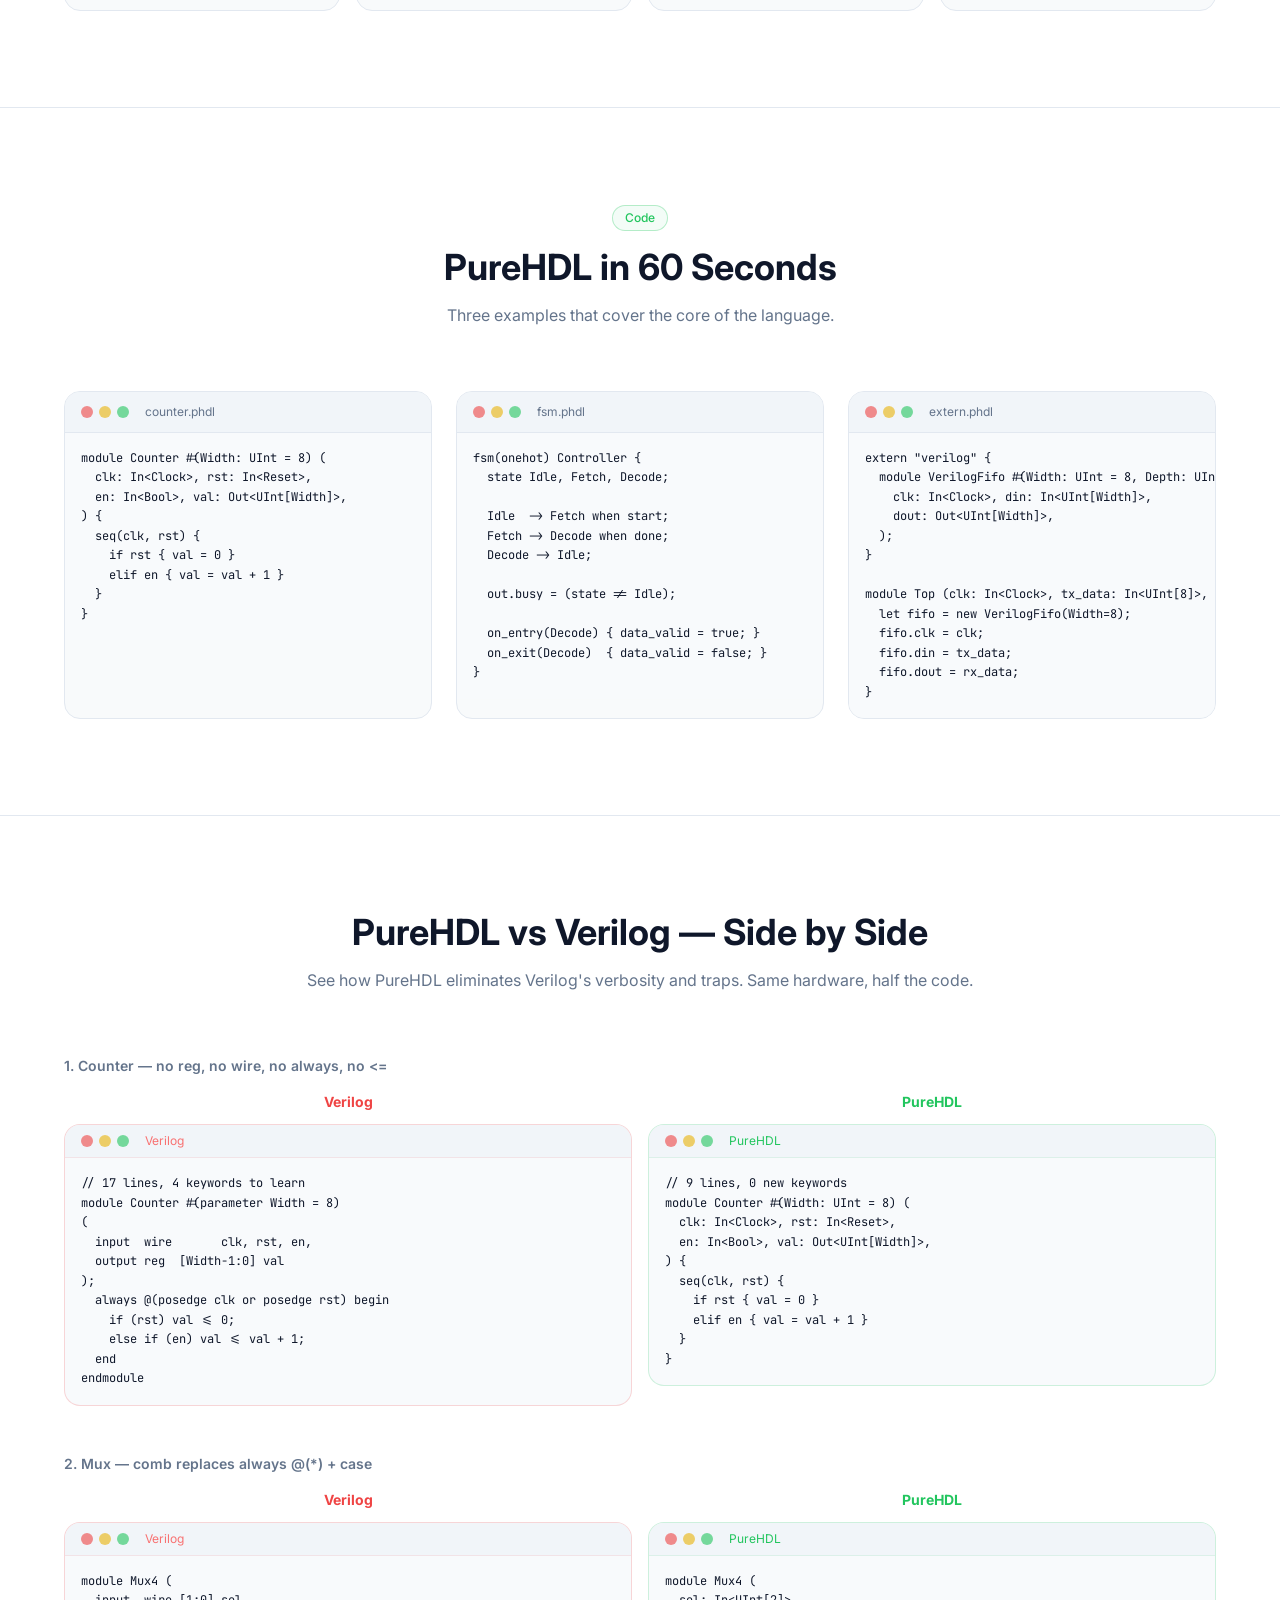
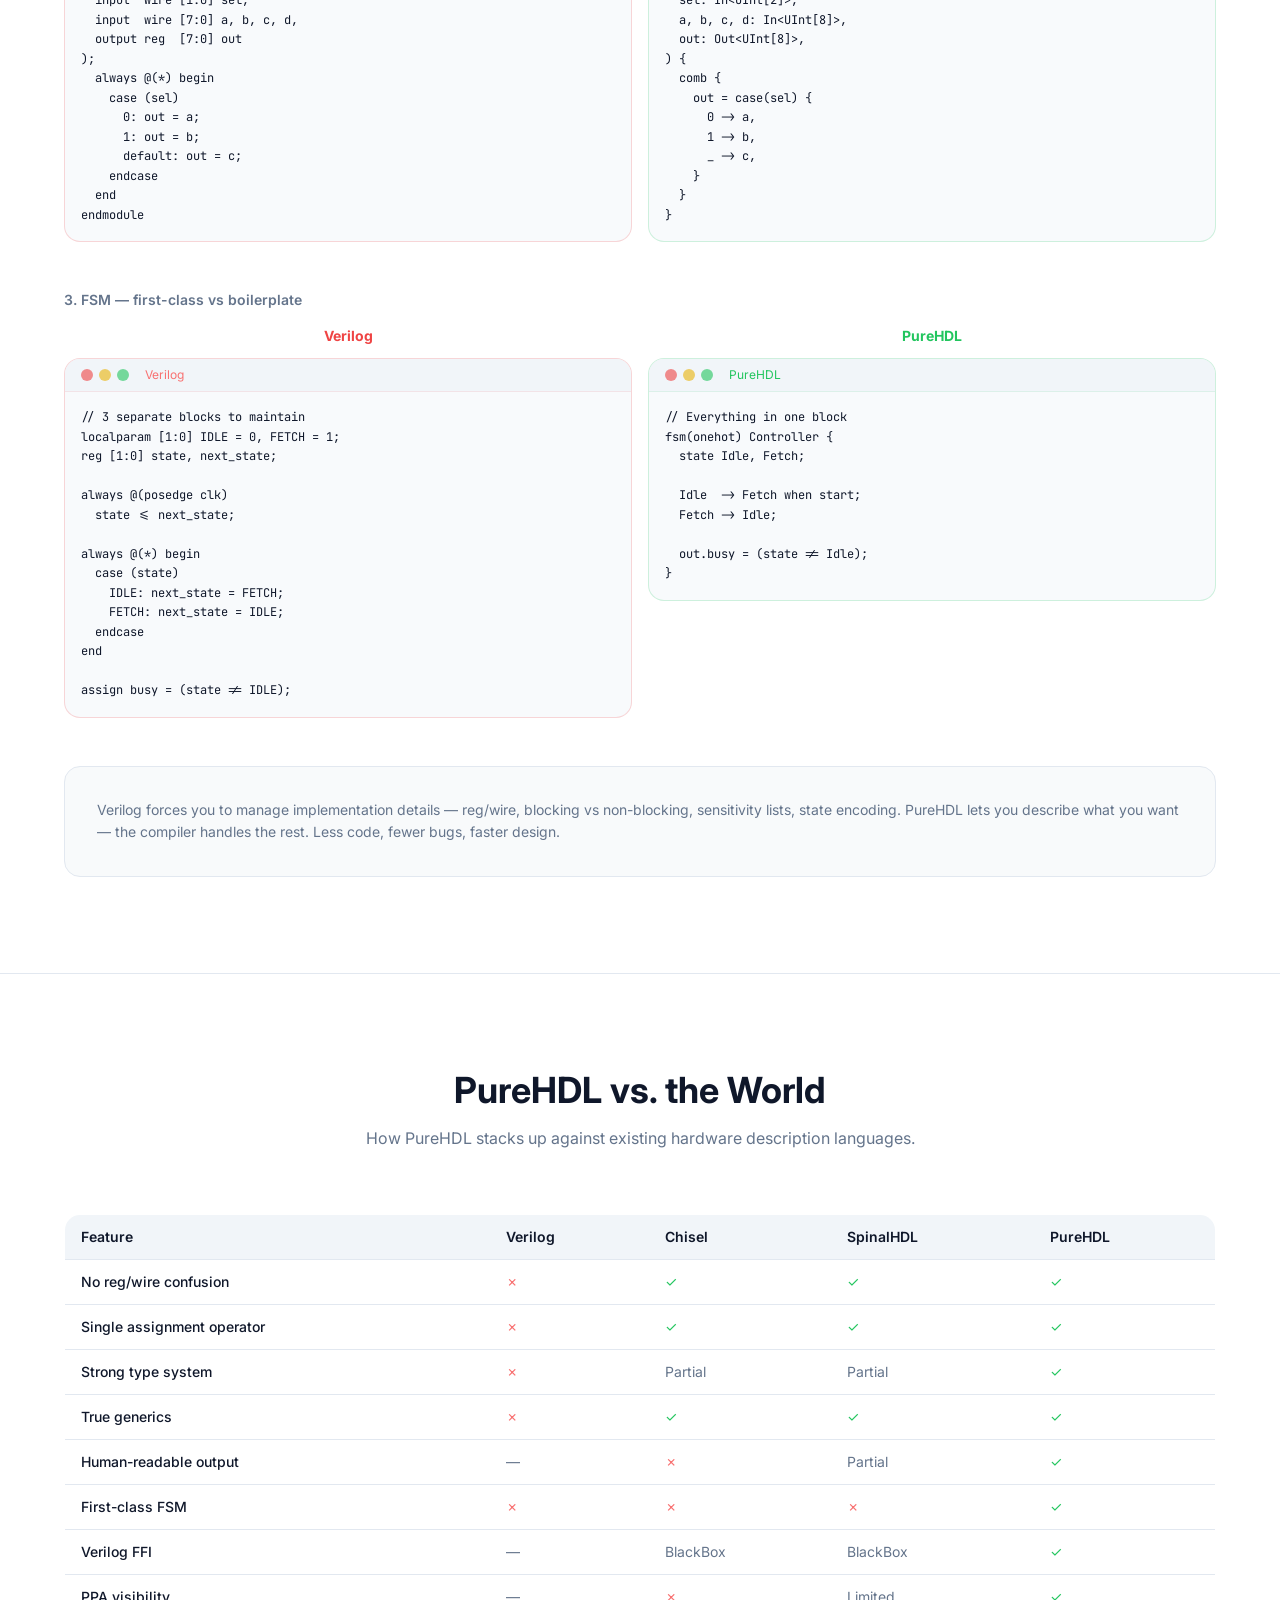
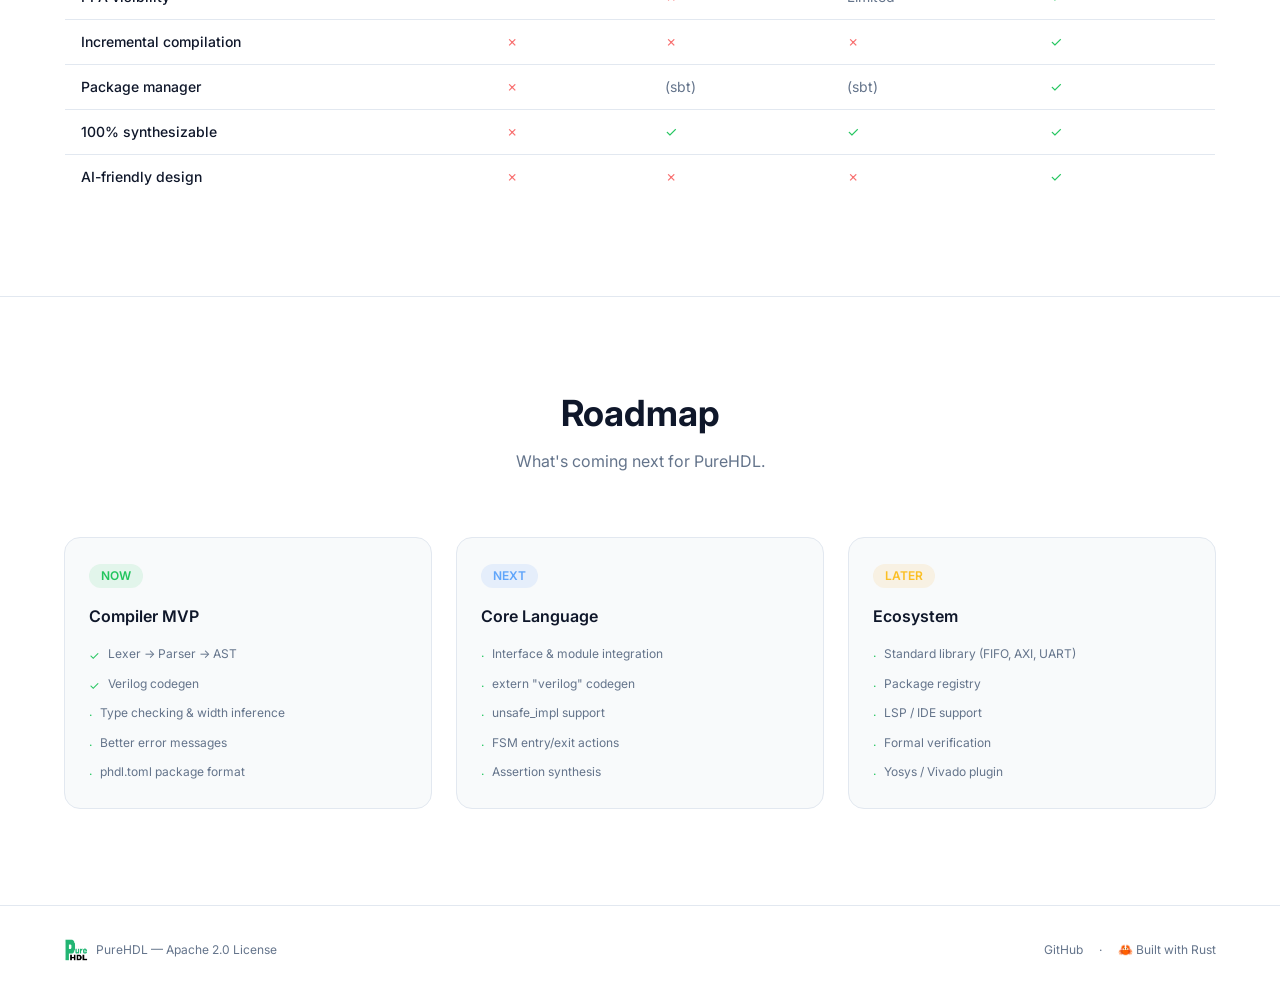
==== commit 42a0b8d7: "English-only: remove Chinese pages and language switch - Delete zh/index.html - Remove 中文 switch but" ====
--- a/index.html
+++ b/index.html
@@ -2,9 +2,7 @@
 *,:before,:after{--tw-border-spacing-x: 0;--tw-border-spacing-y: 0;--tw-translate-x: 0;--tw-translate-y: 0;--tw-rotate: 0;--tw-skew-x: 0;--tw-skew-y: 0;--tw-scale-x: 1;--tw-scale-y: 1;--tw-pan-x: ;--tw-pan-y: ;--tw-pinch-zoom: ;--tw-scroll-snap-strictness: proximity;--tw-gradient-from-position: ;--tw-gradient-via-position: ;--tw-gradient-to-position: ;--tw-ordinal: ;--tw-slashed-zero: ;--tw-numeric-figure: ;--tw-numeric-spacing: ;--tw-numeric-fraction: ;--tw-ring-inset: ;--tw-ring-offset-width: 0px;--tw-ring-offset-color: #fff;--tw-ring-color: rgb(59 130 246 / .5);--tw-ring-offset-shadow: 0 0 #0000;--tw-ring-shadow: 0 0 #0000;--tw-shadow: 0 0 #0000;--tw-shadow-colored: 0 0 #0000;--tw-blur: ;--tw-brightness: ;--tw-contrast: ;--tw-grayscale: ;--tw-hue-rotate: ;--tw-invert: ;--tw-saturate: ;--tw-sepia: ;--tw-drop-shadow: ;--tw-backdrop-blur: ;--tw-backdrop-brightness: ;--tw-backdrop-contrast: ;--tw-backdrop-grayscale: ;--tw-backdrop-hue-rotate: ;--tw-backdrop-invert: ;--tw-backdrop-opacity: ;--tw-backdrop-saturate: ;--tw-backdrop-sepia: ;--tw-contain-size: ;--tw-contain-layout: ;--tw-contain-paint: ;--tw-contain-style: }::backdrop{--tw-border-spacing-x: 0;--tw-border-spacing-y: 0;--tw-translate-x: 0;--tw-translate-y: 0;--tw-rotate: 0;--tw-skew-x: 0;--tw-skew-y: 0;--tw-scale-x: 1;--tw-scale-y: 1;--tw-pan-x: ;--tw-pan-y: ;--tw-pinch-zoom: ;--tw-scroll-snap-strictness: proximity;--tw-gradient-from-position: ;--tw-gradient-via-position: ;--tw-gradient-to-position: ;--tw-ordinal: ;--tw-slashed-zero: ;--tw-numeric-figure: ;--tw-numeric-spacing: ;--tw-numeric-fraction: ;--tw-ring-inset: ;--tw-ring-offset-width: 0px;--tw-ring-offset-color: #fff;--tw-ring-color: rgb(59 130 246 / .5);--tw-ring-offset-shadow: 0 0 #0000;--tw-ring-shadow: 0 0 #0000;--tw-shadow: 0 0 #0000;--tw-shadow-colored: 0 0 #0000;--tw-blur: ;--tw-brightness: ;--tw-contrast: ;--tw-grayscale: ;--tw-hue-rotate: ;--tw-invert: ;--tw-saturate: ;--tw-sepia: ;--tw-drop-shadow: ;--tw-backdrop-blur: ;--tw-backdrop-brightness: ;--tw-backdrop-contrast: ;--tw-backdrop-grayscale: ;--tw-backdrop-hue-rotate: ;--tw-backdrop-invert: ;--tw-backdrop-opacity: ;--tw-backdrop-saturate: ;--tw-backdrop-sepia: ;--tw-contain-size: ;--tw-contain-layout: ;--tw-contain-paint: ;--tw-contain-style: }*,:before,:after{box-sizing:border-box;border-width:0;border-style:solid;border-color:#e5e7eb}:before,:after{--tw-content: ""}html,:host{line-height:1.5;-webkit-text-size-adjust:100%;-moz-tab-size:4;-o-tab-size:4;tab-size:4;font-family:Inter,Noto Sans SC,system-ui,-apple-system,sans-serif;font-feature-settings:normal;font-variation-settings:normal;-webkit-tap-highlight-color:transparent}body{margin:0;line-height:inherit}hr{height:0;color:inherit;border-top-width:1px}abbr:where([title]){-webkit-text-decoration:underline dotted;text-decoration:underline dotted}h1,h2,h3,h4,h5,h6{font-size:inherit;font-weight:inherit}a{color:inherit;text-decoration:inherit}b,strong{font-weight:bolder}code,kbd,samp,pre{font-family:JetBrains Mono,Fira Code,monospace;font-feature-settings:normal;font-variation-settings:normal;font-size:1em}small{font-size:80%}sub,sup{font-size:75%;line-height:0;position:relative;vertical-align:baseline}sub{bottom:-.25em}sup{top:-.5em}table{text-indent:0;border-color:inherit;border-collapse:collapse}button,input,optgroup,select,textarea{font-family:inherit;font-feature-settings:inherit;font-variation-settings:inherit;font-size:100%;font-weight:inherit;line-height:inherit;letter-spacing:inherit;color:inherit;margin:0;padding:0}button,select{text-transform:none}button,input:where([type=button]),input:where([type=reset]),input:where([type=submit]){-webkit-appearance:button;background-color:transparent;background-image:none}:-moz-focusring{outline:auto}:-moz-ui-invalid{box-shadow:none}progress{vertical-align:baseline}::-webkit-inner-spin-button,::-webkit-outer-spin-button{height:auto}[type=search]{-webkit-appearance:textfield;outline-offset:-2px}::-webkit-search-decoration{-webkit-appearance:none}::-webkit-file-upload-button{-webkit-appearance:button;font:inherit}summary{display:list-item}blockquote,dl,dd,h1,h2,h3,h4,h5,h6,hr,figure,p,pre{margin:0}fieldset{margin:0;padding:0}legend{padding:0}ol,ul,menu{list-style:none;margin:0;padding:0}dialog{padding:0}textarea{resize:vertical}input::-moz-placeholder,textarea::-moz-placeholder{opacity:1;color:#9ca3af}input::placeholder,textarea::placeholder{opacity:1;color:#9ca3af}button,[role=button]{cursor:pointer}:disabled{cursor:default}img,svg,video,canvas,audio,iframe,embed,object{display:block;vertical-align:middle}img,video{max-width:100%;height:auto}[hidden]:where(:not([hidden=until-found])){display:none}:root{--bg-primary: #ffffff;--bg-secondary: #f8fafb;--bg-tertiary: #f1f5f9;--border: #e2e8f0;--text-primary: #0f172a;--text-secondary: #64748b;--code-bg: #f8fafc}.dark{--bg-primary: #0a0a0a;--bg-secondary: #12121a;--bg-tertiary: #1a1a2e;--border: #2a2a3e;--text-primary: #e2e2f0;--text-secondary: #8888aa;--code-bg: #0d0d0f}*,*:before,*:after{transition-property:background-color,border-color,color;transition-duration:.2s;transition-timing-function:ease}html{scroll-behavior:smooth}.container{width:100%}@media(min-width:640px){.container{max-width:640px}}@media(min-width:768px){.container{max-width:768px}}@media(min-width:1024px){.container{max-width:1024px}}@media(min-width:1280px){.container{max-width:1280px}}@media(min-width:1536px){.container{max-width:1536px}}.pointer-events-none{pointer-events:none}.fixed{position:fixed}.absolute{position:absolute}.relative{position:relative}.bottom-1\/4{bottom:25%}.left-1\/4{left:25%}.right-1\/4{right:25%}.top-0{top:0}.top-1\/4{top:25%}.z-50{z-index:50}.mx-auto{margin-left:auto;margin-right:auto}.mb-12{margin-bottom:3rem}.mb-16{margin-bottom:4rem}.mb-3{margin-bottom:.75rem}.mb-4{margin-bottom:1rem}.mb-6{margin-bottom:1.5rem}.mb-8{margin-bottom:2rem}.ml-2{margin-left:.5rem}.ml-6{margin-left:1.5rem}.ml-auto{margin-left:auto}.mt-0\.5{margin-top:.125rem}.mt-12{margin-top:3rem}.block{display:block}.inline-block{display:inline-block}.flex{display:flex}.inline-flex{display:inline-flex}.table{display:table}.grid{display:grid}.hidden{display:none}.h-16{height:4rem}.h-2{height:.5rem}.h-3{height:.75rem}.h-48{height:12rem}.h-6{height:1.5rem}.h-8{height:2rem}.h-9{height:2.25rem}.h-\[400px\]{height:400px}.h-\[600px\]{height:600px}.min-h-screen{min-height:100vh}.w-2{width:.5rem}.w-3{width:.75rem}.w-48{width:12rem}.w-6{width:1.5rem}.w-8{width:2rem}.w-9{width:2.25rem}.w-\[400px\]{width:400px}.w-\[600px\]{width:600px}.w-full{width:100%}.max-w-2xl{max-width:42rem}.max-w-6xl{max-width:72rem}.max-w-xl{max-width:36rem}.shrink-0{flex-shrink:0}@keyframes pulse{50%{opacity:.5}}.animate-pulse{animation:pulse 2s cubic-bezier(.4,0,.6,1) infinite}.cursor-pointer{cursor:pointer}.flex-col{flex-direction:column}.flex-wrap{flex-wrap:wrap}.items-start{align-items:flex-start}.items-center{align-items:center}.justify-center{justify-content:center}.justify-between{justify-content:space-between}.gap-1\.5{gap:.375rem}.gap-12{gap:3rem}.gap-2{gap:.5rem}.gap-3{gap:.75rem}.gap-4{gap:1rem}.gap-6{gap:1.5rem}.space-y-2>:not([hidden])~:not([hidden]){--tw-space-y-reverse: 0;margin-top:calc(.5rem * calc(1 - var(--tw-space-y-reverse)));margin-bottom:calc(.5rem * var(--tw-space-y-reverse))}.overflow-hidden{overflow:hidden}.overflow-x-auto{overflow-x:auto}.whitespace-nowrap{white-space:nowrap}.rounded{border-radius:.25rem}.rounded-2xl{border-radius:1rem}.rounded-full{border-radius:9999px}.rounded-lg{border-radius:.5rem}.rounded-xl{border-radius:.75rem}.border{border-width:1px}.border-b{border-bottom-width:1px}.border-t{border-top-width:1px}.border-\[var\(--border\)\]{border-color:var(--border)}.border-phdl-500\/10{border-color:#22c55e1a}.border-phdl-500\/20{border-color:#22c55e33}.border-phdl-500\/30{border-color:#22c55e4d}.border-red-500\/10{border-color:#ef44441a}.border-red-500\/20{border-color:#ef444433}.bg-\[var\(--bg-primary\)\]{background-color:var(--bg-primary)}.bg-\[var\(--bg-secondary\)\]{background-color:var(--bg-secondary)}.bg-\[var\(--bg-tertiary\)\]{background-color:var(--bg-tertiary)}.bg-\[var\(--code-bg\)\]{background-color:var(--code-bg)}.bg-amber-500\/10{background-color:#f59e0b1a}.bg-blue-500\/10{background-color:#3b82f61a}.bg-green-500\/60{background-color:#22c55e99}.bg-phdl-500{--tw-bg-opacity: 1;background-color:rgb(34 197 94 / var(--tw-bg-opacity, 1))}.bg-phdl-500\/10{background-color:#22c55e1a}.bg-phdl-500\/5{background-color:#22c55e0d}.bg-phdl-600\/5{background-color:#16a34a0d}.bg-red-500\/60{background-color:#ef444499}.bg-yellow-500\/60{background-color:#eab30899}.bg-gradient-to-r{background-image:linear-gradient(to right,var(--tw-gradient-stops))}.from-phdl-400{--tw-gradient-from: #34d399 var(--tw-gradient-from-position);--tw-gradient-to: rgb(52 211 153 / 0) var(--tw-gradient-to-position);--tw-gradient-stops: var(--tw-gradient-from), var(--tw-gradient-to)}.via-phdl-500{--tw-gradient-to: rgb(34 197 94 / 0) var(--tw-gradient-to-position);--tw-gradient-stops: var(--tw-gradient-from), #22c55e var(--tw-gradient-via-position), var(--tw-gradient-to)}.to-phdl-600{--tw-gradient-to: #16a34a var(--tw-gradient-to-position)}.bg-clip-text{-webkit-background-clip:text;background-clip:text}.p-4{padding:1rem}.p-6{padding:1.5rem}.p-8{padding:2rem}.px-3{padding-left:.75rem;padding-right:.75rem}.px-4{padding-left:1rem;padding-right:1rem}.px-6{padding-left:1.5rem;padding-right:1.5rem}.py-1{padding-top:.25rem;padding-bottom:.25rem}.py-1\.5{padding-top:.375rem;padding-bottom:.375rem}.py-2{padding-top:.5rem;padding-bottom:.5rem}.py-24{padding-top:6rem;padding-bottom:6rem}.py-3{padding-top:.75rem;padding-bottom:.75rem}.py-8{padding-top:2rem;padding-bottom:2rem}.pb-16{padding-bottom:4rem}.pt-24{padding-top:6rem}.text-left{text-align:left}.text-center{text-align:center}.font-mono{font-family:JetBrains Mono,Fira Code,monospace}.font-sans{font-family:Inter,Noto Sans SC,system-ui,-apple-system,sans-serif}.text-3xl{font-size:1.875rem;line-height:2.25rem}.text-4xl{font-size:2.25rem;line-height:2.5rem}.text-lg{font-size:1.125rem;line-height:1.75rem}.text-sm{font-size:.875rem;line-height:1.25rem}.text-xs{font-size:.75rem;line-height:1rem}.font-bold{font-weight:700}.font-extrabold{font-weight:800}.font-medium{font-weight:500}.font-semibold{font-weight:600}.leading-relaxed{line-height:1.625}.leading-tight{line-height:1.25}.text-\[var\(--text-primary\)\]{color:var(--text-primary)}.text-\[var\(--text-secondary\)\]{color:var(--text-secondary)}.text-amber-400{--tw-text-opacity: 1;color:rgb(251 191 36 / var(--tw-text-opacity, 1))}.text-blue-400{--tw-text-opacity: 1;color:rgb(96 165 250 / var(--tw-text-opacity, 1))}.text-phdl-500{--tw-text-opacity: 1;color:rgb(34 197 94 / var(--tw-text-opacity, 1))}.text-red-400{--tw-text-opacity: 1;color:rgb(248 113 113 / var(--tw-text-opacity, 1))}.text-red-500{--tw-text-opacity: 1;color:rgb(239 68 68 / var(--tw-text-opacity, 1))}.text-transparent{color:transparent}.text-white{--tw-text-opacity: 1;color:rgb(255 255 255 / var(--tw-text-opacity, 1))}.no-underline{text-decoration-line:none}.antialiased{-webkit-font-smoothing:antialiased;-moz-osx-font-smoothing:grayscale}.shadow-2xl{--tw-shadow: 0 25px 50px -12px rgb(0 0 0 / .25);--tw-shadow-colored: 0 25px 50px -12px var(--tw-shadow-color);box-shadow:var(--tw-ring-offset-shadow, 0 0 #0000),var(--tw-ring-shadow, 0 0 #0000),var(--tw-shadow)}.shadow-lg{--tw-shadow: 0 10px 15px -3px rgb(0 0 0 / .1), 0 4px 6px -4px rgb(0 0 0 / .1);--tw-shadow-colored: 0 10px 15px -3px var(--tw-shadow-color), 0 4px 6px -4px var(--tw-shadow-color);box-shadow:var(--tw-ring-offset-shadow, 0 0 #0000),var(--tw-ring-shadow, 0 0 #0000),var(--tw-shadow)}.shadow-phdl-500\/10{--tw-shadow-color: rgb(34 197 94 / .1);--tw-shadow: var(--tw-shadow-colored)}.shadow-phdl-500\/20{--tw-shadow-color: rgb(34 197 94 / .2);--tw-shadow: var(--tw-shadow-colored)}.blur{--tw-blur: blur(8px);filter:var(--tw-blur) var(--tw-brightness) var(--tw-contrast) var(--tw-grayscale) var(--tw-hue-rotate) var(--tw-invert) var(--tw-saturate) var(--tw-sepia) var(--tw-drop-shadow)}.blur-3xl{--tw-blur: blur(64px);filter:var(--tw-blur) var(--tw-brightness) var(--tw-contrast) var(--tw-grayscale) var(--tw-hue-rotate) var(--tw-invert) var(--tw-saturate) var(--tw-sepia) var(--tw-drop-shadow)}.filter{filter:var(--tw-blur) var(--tw-brightness) var(--tw-contrast) var(--tw-grayscale) var(--tw-hue-rotate) var(--tw-invert) var(--tw-saturate) var(--tw-sepia) var(--tw-drop-shadow)}.backdrop-blur-xl{--tw-backdrop-blur: blur(24px);backdrop-filter:var(--tw-backdrop-blur) var(--tw-backdrop-brightness) var(--tw-backdrop-contrast) var(--tw-backdrop-grayscale) var(--tw-backdrop-hue-rotate) var(--tw-backdrop-invert) var(--tw-backdrop-opacity) var(--tw-backdrop-saturate) var(--tw-backdrop-sepia)}.backdrop-filter{backdrop-filter:var(--tw-backdrop-blur) var(--tw-backdrop-brightness) var(--tw-backdrop-contrast) var(--tw-backdrop-grayscale) var(--tw-backdrop-hue-rotate) var(--tw-backdrop-invert) var(--tw-backdrop-opacity) var(--tw-backdrop-saturate) var(--tw-backdrop-sepia)}.transition{transition-property:color,background-color,border-color,text-decoration-color,fill,stroke,opacity,box-shadow,transform,filter,backdrop-filter;transition-timing-function:cubic-bezier(.4,0,.2,1);transition-duration:.15s}.transition-all{transition-property:all;transition-timing-function:cubic-bezier(.4,0,.2,1);transition-duration:.15s}.transition-colors{transition-property:color,background-color,border-color,text-decoration-color,fill,stroke;transition-timing-function:cubic-bezier(.4,0,.2,1);transition-duration:.15s}.duration-300{transition-duration:.3s}.last\:border-0:last-child{border-width:0px}.hover\:translate-y-\[-1px\]:hover{--tw-translate-y: -1px;transform:translate(var(--tw-translate-x),var(--tw-translate-y)) rotate(var(--tw-rotate)) skew(var(--tw-skew-x)) skewY(var(--tw-skew-y)) scaleX(var(--tw-scale-x)) scaleY(var(--tw-scale-y))}.hover\:border-phdl-500:hover{--tw-border-opacity: 1;border-color:rgb(34 197 94 / var(--tw-border-opacity, 1))}.hover\:border-phdl-500\/40:hover{border-color:#22c55e66}.hover\:bg-phdl-500\/\[0\.02\]:hover{background-color:#22c55e05}.hover\:bg-phdl-600:hover{--tw-bg-opacity: 1;background-color:rgb(22 163 74 / var(--tw-bg-opacity, 1))}.hover\:text-phdl-500:hover{--tw-text-opacity: 1;color:rgb(34 197 94 / var(--tw-text-opacity, 1))}.hover\:shadow-lg:hover{--tw-shadow: 0 10px 15px -3px rgb(0 0 0 / .1), 0 4px 6px -4px rgb(0 0 0 / .1);--tw-shadow-colored: 0 10px 15px -3px var(--tw-shadow-color), 0 4px 6px -4px var(--tw-shadow-color);box-shadow:var(--tw-ring-offset-shadow, 0 0 #0000),var(--tw-ring-shadow, 0 0 #0000),var(--tw-shadow)}.hover\:shadow-phdl-500\/5:hover{--tw-shadow-color: rgb(34 197 94 / .05);--tw-shadow: var(--tw-shadow-colored)}.dark\:block:is(.dark *){display:block}.dark\:hidden:is(.dark *){display:none}.dark\:bg-phdl-500\/10:is(.dark *){background-color:#22c55e1a}.dark\:bg-phdl-600\/10:is(.dark *){background-color:#16a34a1a}@media(min-width:640px){.sm\:inline{display:inline}.sm\:inline-flex{display:inline-flex}.sm\:grid-cols-2{grid-template-columns:repeat(2,minmax(0,1fr))}.sm\:flex-row{flex-direction:row}.sm\:px-6{padding-left:1.5rem;padding-right:1.5rem}.sm\:text-4xl{font-size:2.25rem;line-height:2.5rem}.sm\:text-5xl{font-size:3rem;line-height:1}}@media(min-width:768px){.md\:flex{display:flex}.md\:grid-cols-2{grid-template-columns:repeat(2,minmax(0,1fr))}.md\:grid-cols-3{grid-template-columns:repeat(3,minmax(0,1fr))}}@media(min-width:1024px){.lg\:h-56{height:14rem}.lg\:w-56{width:14rem}.lg\:grid-cols-4{grid-template-columns:repeat(4,minmax(0,1fr))}.lg\:flex-row{flex-direction:row}.lg\:gap-16{gap:4rem}.lg\:text-6xl{font-size:3.75rem;line-height:1}}
 
 </style></head> <body class="bg-[var(--bg-primary)] text-[var(--text-primary)] font-sans antialiased">   <nav class="fixed top-0 w-full z-50 bg-[var(--bg-primary)]/90 backdrop-blur-xl border-b border-[var(--border)]"> <div class="max-w-6xl mx-auto px-4 sm:px-6 h-16 flex items-center gap-6"> <a href="/" class="flex items-center gap-2 no-underline shrink-0"> <img src="/purehdl_logo.png" alt="PureHDL" class="w-8 h-8 rounded-lg"> <span class="font-bold text-lg text-[var(--text-primary)] hidden sm:inline"> <span class="text-phdl-500">Pure</span>HDL
-</span> </a> <div class="hidden md:flex items-center gap-6 ml-6"> <a href="#principles" class="text-sm text-[var(--text-secondary)] hover:text-phdl-500 no-underline font-medium transition-colors">Principles</a> <a href="#code" class="text-sm text-[var(--text-secondary)] hover:text-phdl-500 no-underline font-medium transition-colors">Code</a> <a href="#comparison" class="text-sm text-[var(--text-secondary)] hover:text-phdl-500 no-underline font-medium transition-colors">Comparison</a> <a href="#roadmap" class="text-sm text-[var(--text-secondary)] hover:text-phdl-500 no-underline font-medium transition-colors">Roadmap</a> <a href="/en/docs/" class="text-sm text-[var(--text-secondary)] hover:text-phdl-500 no-underline font-medium transition-colors">Docs</a> </div> <div class="ml-auto flex items-center gap-3"> <a href="/zh/" class="px-3 py-1.5 text-xs font-medium rounded-full border border-[var(--border)]
-                 text-[var(--text-secondary)] hover:text-phdl-500 hover:border-phdl-500
-                 no-underline transition-colors"> 中文 </a> <button id="themeToggle" class="w-9 h-9 flex items-center justify-center rounded-lg border border-[var(--border)]
+</span> </a> <div class="hidden md:flex items-center gap-6 ml-6"> <a href="#principles" class="text-sm text-[var(--text-secondary)] hover:text-phdl-500 no-underline font-medium transition-colors">Principles</a> <a href="#code" class="text-sm text-[var(--text-secondary)] hover:text-phdl-500 no-underline font-medium transition-colors">Code</a> <a href="#comparison" class="text-sm text-[var(--text-secondary)] hover:text-phdl-500 no-underline font-medium transition-colors">Comparison</a> <a href="#roadmap" class="text-sm text-[var(--text-secondary)] hover:text-phdl-500 no-underline font-medium transition-colors">Roadmap</a> <a href="/en/docs/" class="text-sm text-[var(--text-secondary)] hover:text-phdl-500 no-underline font-medium transition-colors">Docs</a> </div> <div class="ml-auto flex items-center gap-3"> <button id="themeToggle" class="w-9 h-9 flex items-center justify-center rounded-lg border border-[var(--border)]
                  text-[var(--text-secondary)] hover:text-phdl-500 hover:border-phdl-500
                  cursor-pointer transition-colors" aria-label="Toggle theme"> <svg id="sunIcon" class="hidden dark:block" width="18" height="18" viewBox="0 0 24 24" fill="none" stroke="currentColor" stroke-width="2" stroke-linecap="round" stroke-linejoin="round"> <circle cx="12" cy="12" r="5"></circle><line x1="12" y1="1" x2="12" y2="3"></line><line x1="12" y1="21" x2="12" y2="23"></line><line x1="4.22" y1="4.22" x2="5.64" y2="5.64"></line><line x1="18.36" y1="18.36" x2="19.78" y2="19.78"></line><line x1="1" y1="12" x2="3" y2="12"></line><line x1="21" y1="12" x2="23" y2="12"></line><line x1="4.22" y1="19.78" x2="5.64" y2="18.36"></line><line x1="18.36" y1="5.64" x2="19.78" y2="4.22"></line> </svg> <svg id="moonIcon" class="block dark:hidden" width="18" height="18" viewBox="0 0 24 24" fill="none" stroke="currentColor" stroke-width="2" stroke-linecap="round" stroke-linejoin="round"> <path d="M21 12.79A9 9 0 1 1 11.21 3 7 7 0 0 0 21 12.79z"></path> </svg> </button> <a href="https://github.com/PureHDL" target="_blank" class="hidden sm:inline-flex items-center gap-1.5 px-4 py-2 text-sm font-medium
                  rounded-lg bg-phdl-500 hover:bg-phdl-600 text-white no-underline transition-colors"> <svg width="16" height="16" viewBox="0 0 24 24" fill="currentColor"><path d="M12 0C5.37 0 0 5.37 0 12c0 5.31 3.435 9.795 8.205 11.385.6.105.825-.255.825-.57 0-.285-.015-1.23-.015-2.235-3.015.555-3.795-.735-4.035-1.41-.135-.345-.72-1.41-1.23-1.695-.42-.225-1.02-.78-.015-.795.945-.015 1.62.87 1.845 1.23 1.08 1.815 2.805 1.305 3.495.99.105-.78.42-1.305.765-1.605-2.67-.3-5.46-1.335-5.46-5.925 0-1.305.465-2.385 1.23-3.225-.12-.3-.54-1.53.12-3.18 0 0 1.005-.315 3.3 1.23.96-.27 1.98-.405 3-.405s2.04.135 3 .405c2.295-1.56 3.3-1.23 3.3-1.23.66 1.65.24 2.88.12 3.18.765.84 1.23 1.905 1.23 3.225 0 4.605-2.805 5.625-5.475 5.925.435.375.81 1.095.81 2.22 0 1.605-.015 2.895-.015 3.3 0 .315.225.69.825.57A12.02 12.02 0 0 0 24 12c0-6.63-5.37-12-12-12z"></path></svg> GitHub </a> </div> </div> </nav>  <section class="relative min-h-screen flex items-center pt-24 pb-16 px-4 sm:px-6 overflow-hidden"> <div class="absolute top-1/4 right-1/4 w-[600px] h-[600px] bg-phdl-500/5 dark:bg-phdl-500/10 rounded-full blur-3xl pointer-events-none"></div> <div class="absolute bottom-1/4 left-1/4 w-[400px] h-[400px] bg-phdl-600/5 dark:bg-phdl-600/10 rounded-full blur-3xl pointer-events-none"></div> <div class="max-w-6xl mx-auto w-full relative"> <div class="flex flex-col lg:flex-row items-center gap-12 lg:gap-16"> <div class="shrink-0"> <img src="/purehdl_logo.png" alt="PureHDL" class="w-48 h-48 lg:w-56 lg:h-56 rounded-2xl shadow-2xl shadow-phdl-500/10"> </div> <div> <div class="inline-flex items-center gap-2 px-3 py-1.5 rounded-full border border-phdl-500/30 bg-phdl-500/5 text-phdl-500 text-xs font-medium mb-6"> <span class="w-2 h-2 rounded-full bg-phdl-500 animate-pulse"></span> v0.1.0 · Pre-alpha </div> <h1 class="text-4xl sm:text-5xl lg:text-6xl font-extrabold leading-tight mb-4"> Wire the<br> <span class="bg-gradient-to-r from-phdl-400 via-phdl-500 to-phdl-600 bg-clip-text text-transparent"> Future </span> </h1> <p class="text-lg text-[var(--text-secondary)] leading-relaxed max-w-xl mb-8"> PureHDL is a modern hardware description language built from the ground up to replace Verilog and SystemVerilog. Type-safe, synthesizable, and engineered for the chip design workflows of the next decade. </p> <div class="flex flex-wrap gap-4"> <a href="#code" class="inline-flex items-center gap-2 px-6 py-3 rounded-xl bg-phdl-500 hover:bg-phdl-600 text-white font-semibold text-sm no-underline transition-all hover:translate-y-[-1px] shadow-lg shadow-phdl-500/20"> See the Code <svg width="16" height="16" viewBox="0 0 24 24" fill="none" stroke="currentColor" stroke-width="2.5" stroke-linecap="round" stroke-linejoin="round"><line x1="5" y1="12" x2="19" y2="12"></line><polyline points="12 5 19 12 12 19"></polyline></svg> </a> <a href="/en/docs/" class="inline-flex items-center gap-2 px-6 py-3 rounded-xl border border-[var(--border)]
